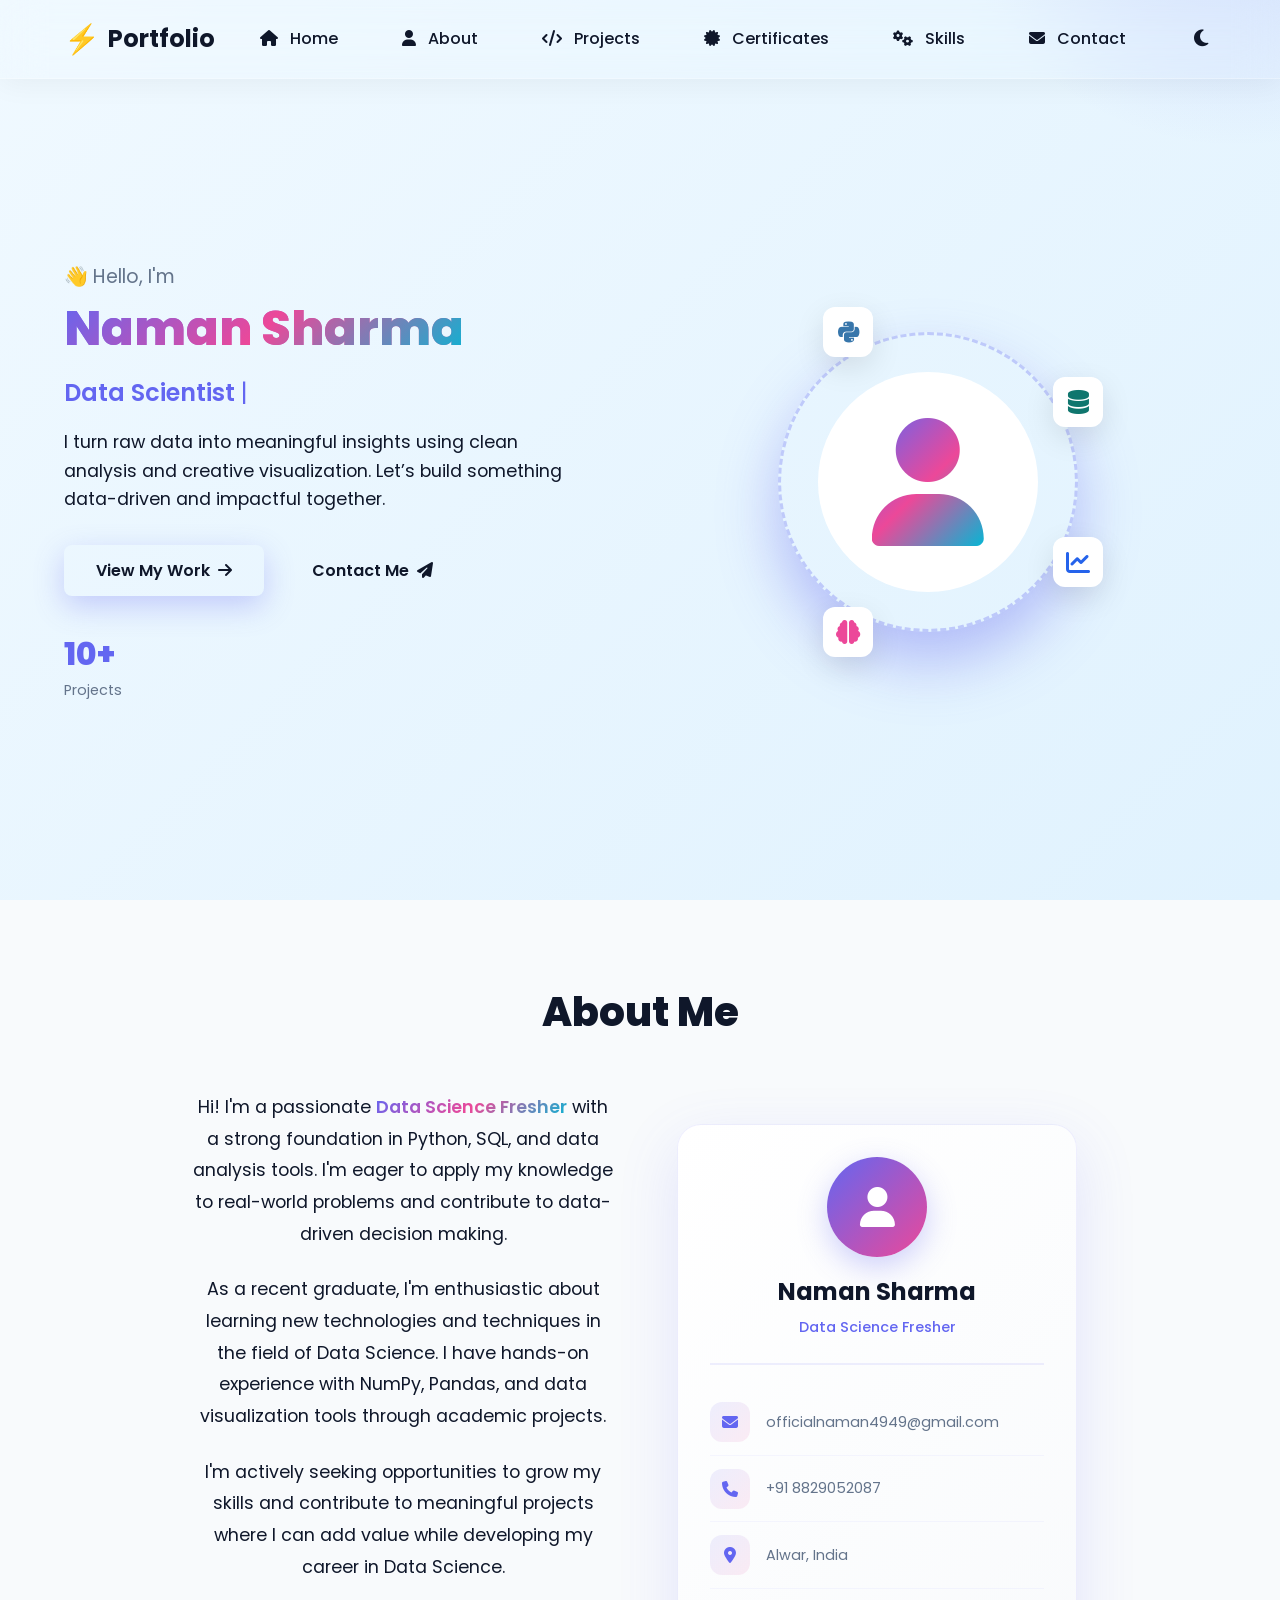
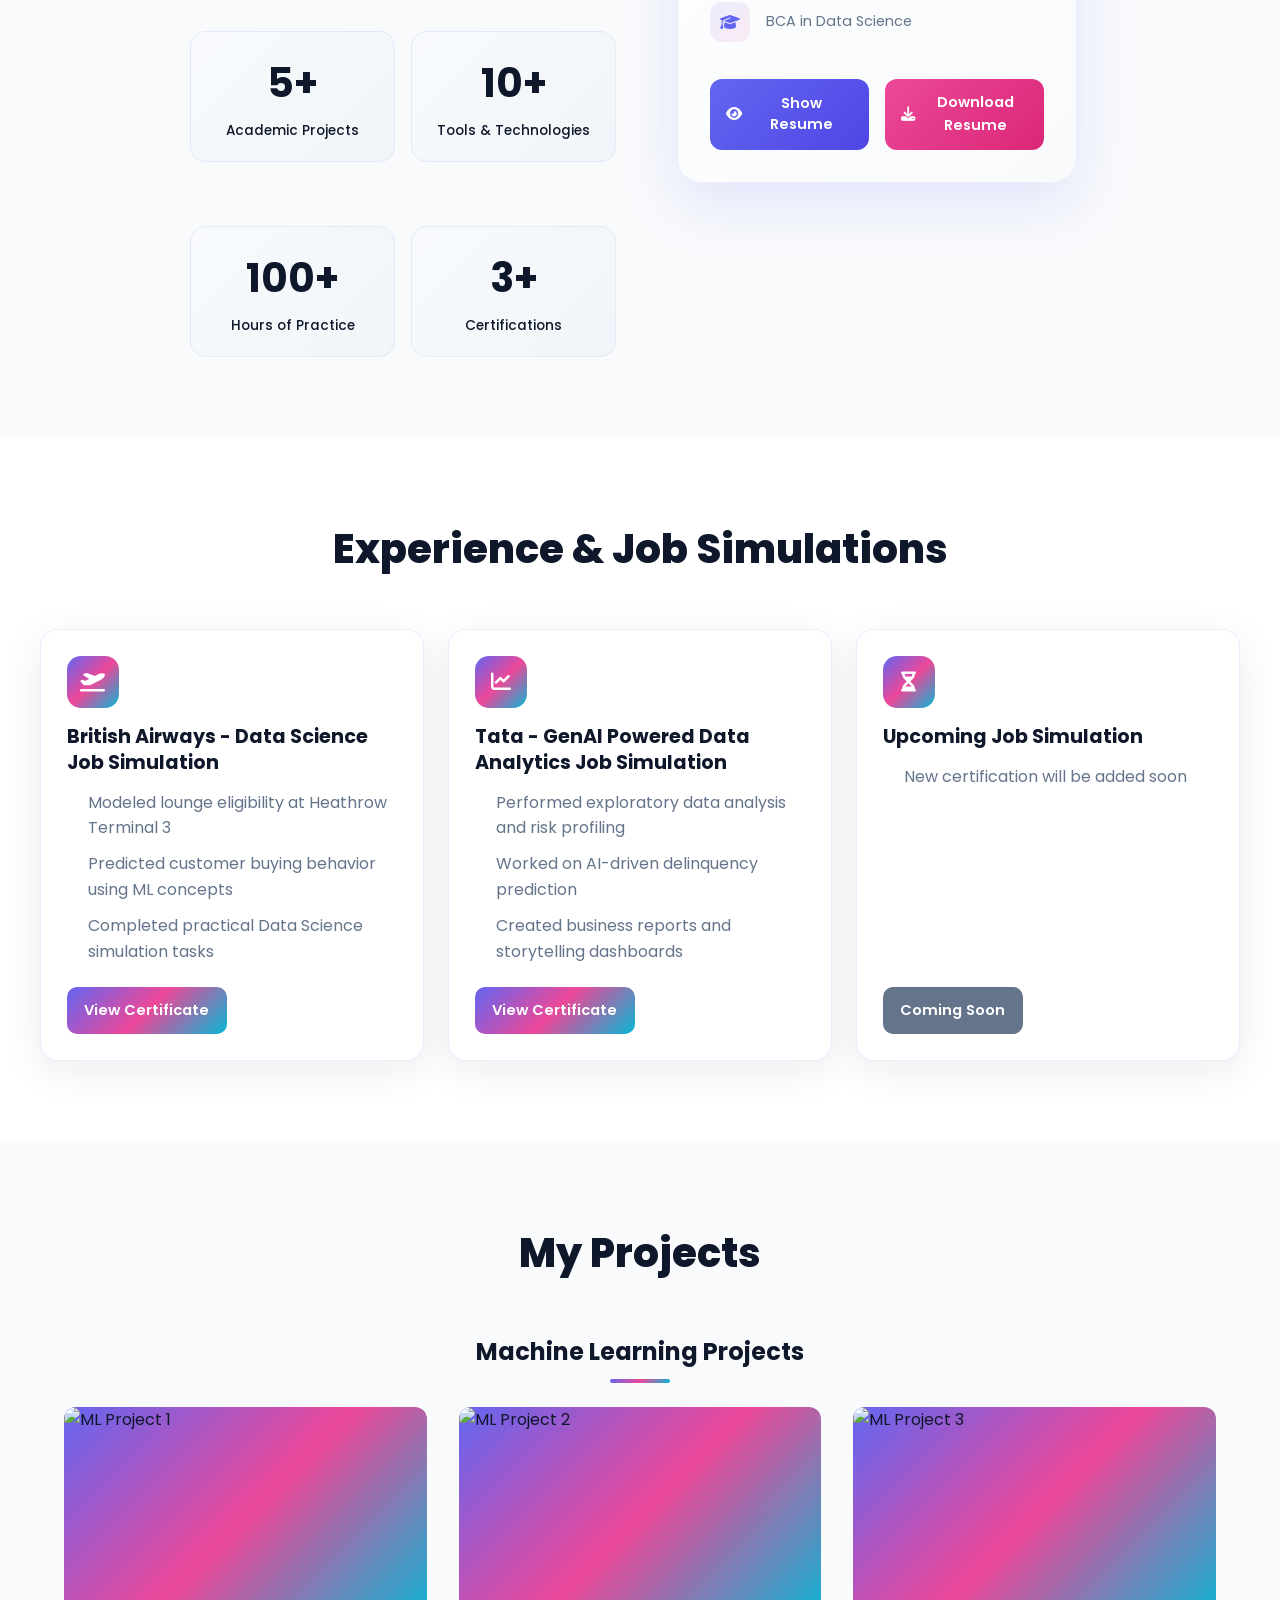
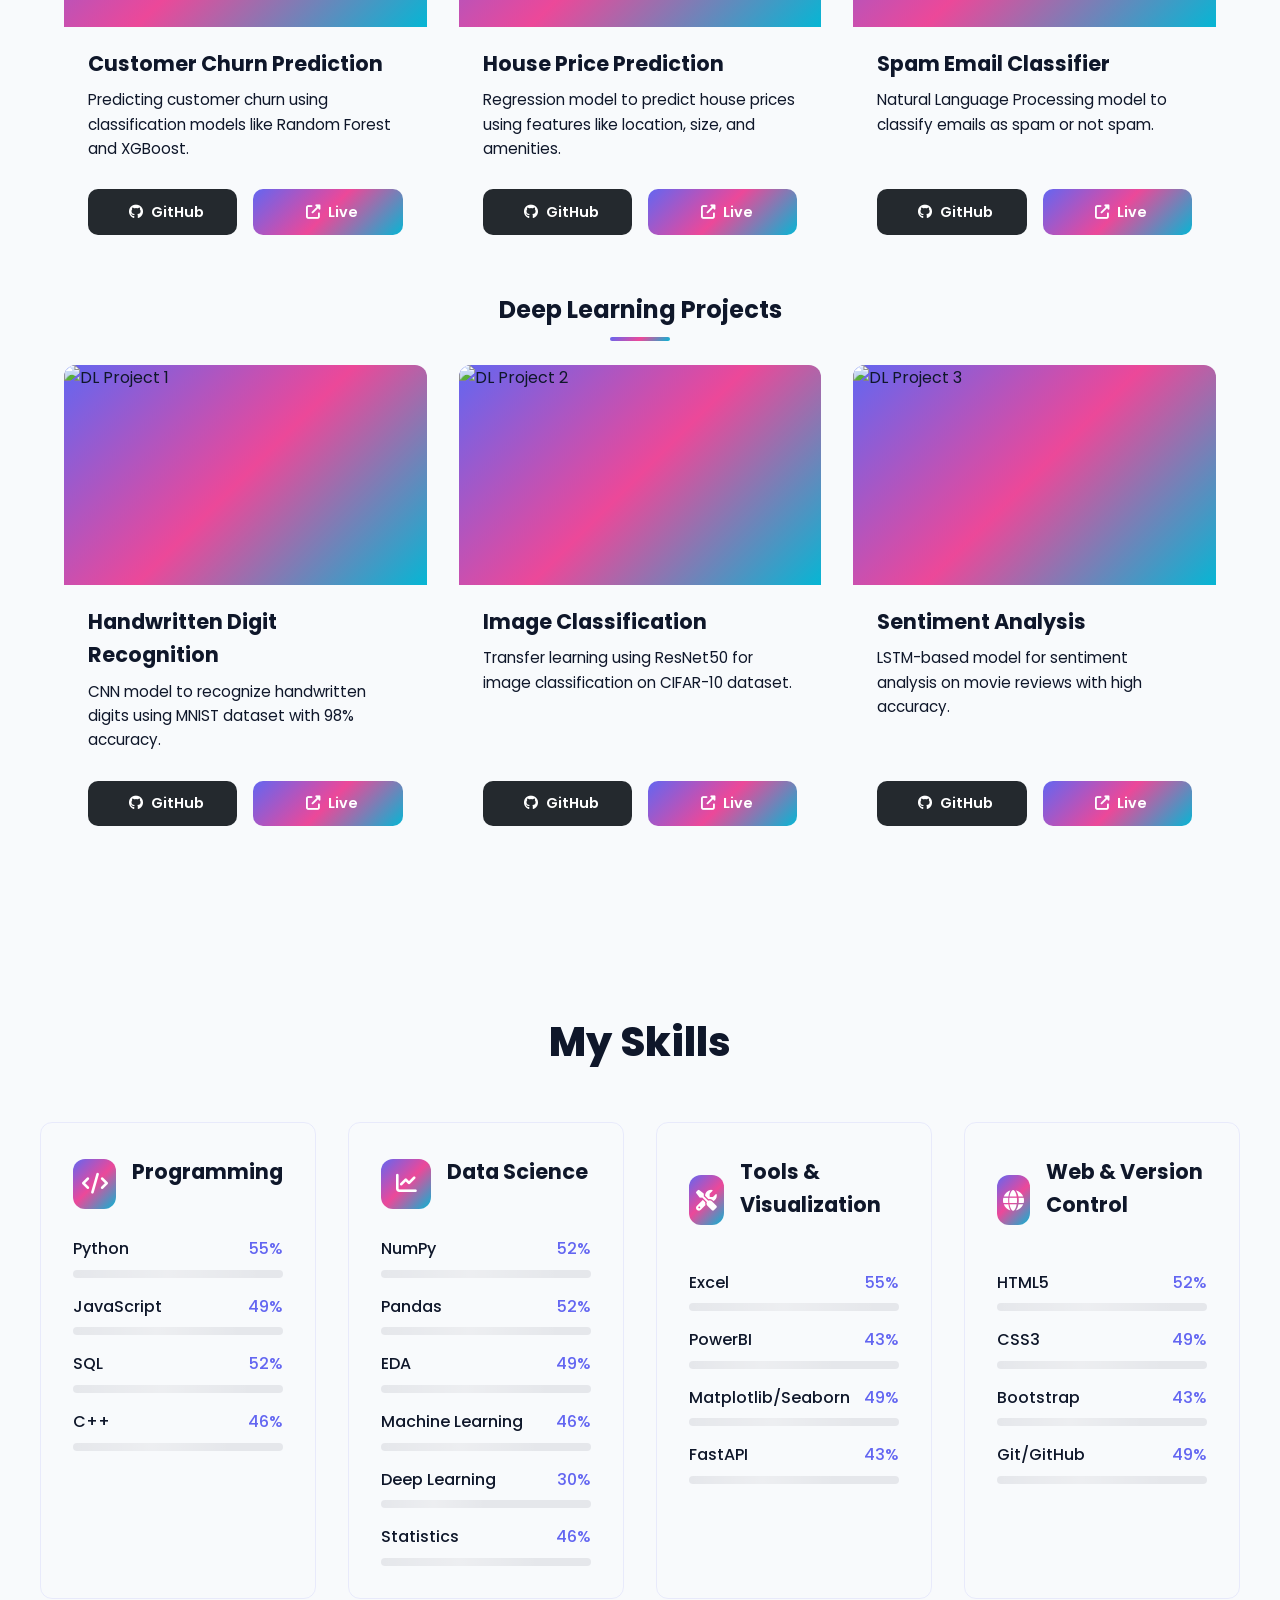
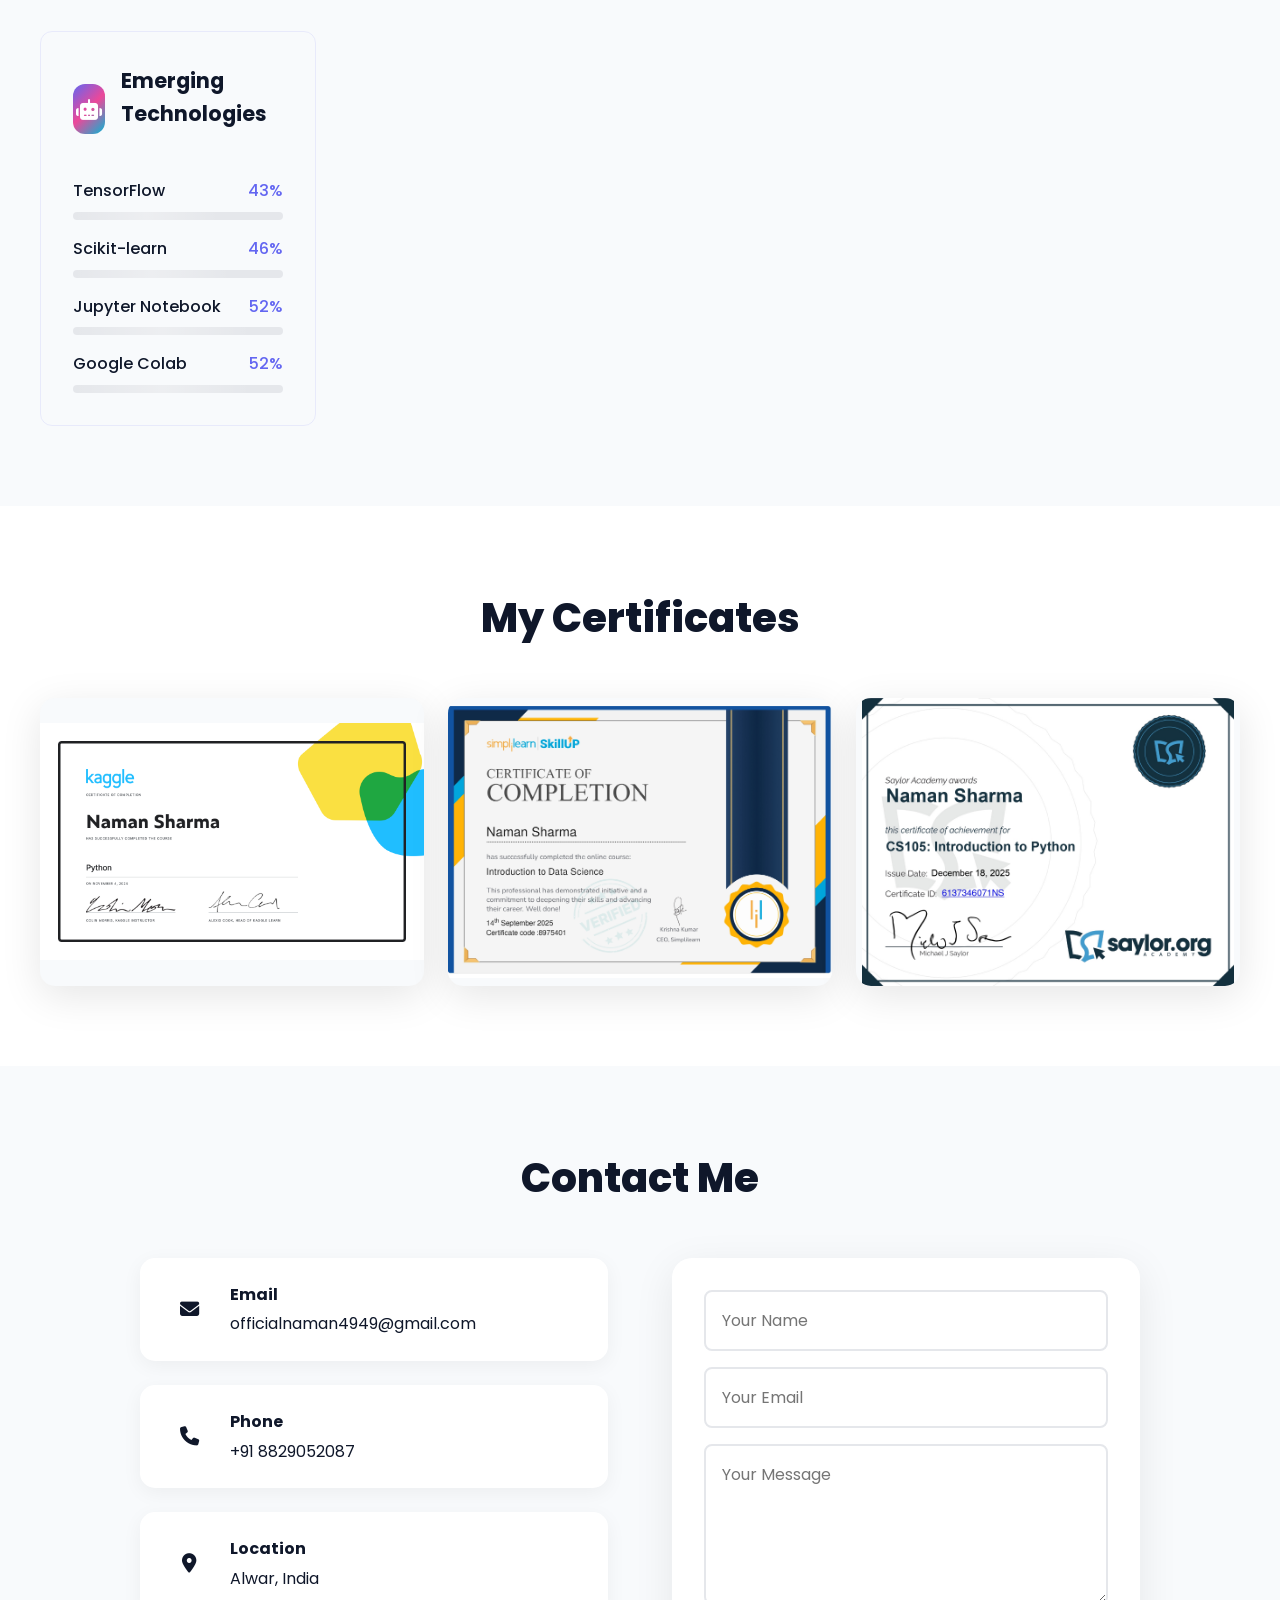
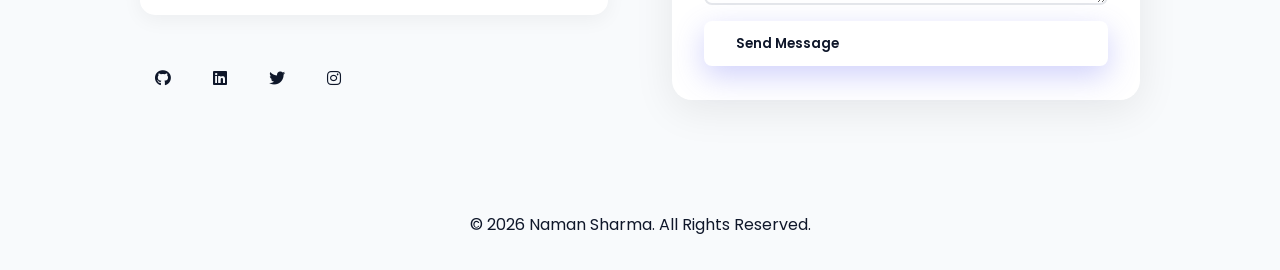
==== index.html @ 61b73eba "first commit" ====
<!DOCTYPE html>
<html lang="en">
<head>
    <meta charset="UTF-8">
    <meta name="viewport" content="width=device-width, initial-scale=1.0">
    <title>My Portfolio</title>
    <link rel="stylesheet" href="style.css">
    
    <link rel="stylesheet" href="https://cdnjs.cloudflare.com/ajax/libs/font-awesome/6.4.0/css/all.min.css">
    <link href="https://fonts.googleapis.com/css2?family=Poppins:wght@300;400;500;600;700;800&display=swap" rel="stylesheet">
</head>
<body>
    <!-- Animated Background -->
    <div class="bg-animation">
        <div class="bubble"></div>
        <div class="bubble"></div>
        <div class="bubble"></div>
        <div class="bubble"></div>
        <div class="bubble"></div>
    </div>

    <!-- Navigation -->
    <nav class="navbar">
        <div class="logo">
            <span class="logo-icon">⚡</span>
            <span class="logo-text">Portfolio</span>
        </div>
        <ul class="nav-links">
            <li><a href="#home"><i class="fas fa-home"></i> Home</a></li>
            <li><a href="#about"><i class="fas fa-user"></i> About</a></li>
            <li><a href="#projects"><i class="fas fa-code"></i> Projects</a></li>
            <li><a href="#certificates"><i class="fas fa-certificate"></i> Certificates</a></li>
            <li><a href="#skills"><i class="fas fa-cogs"></i> Skills</a></li>
            <li><a href="#contact"><i class="fas fa-envelope"></i> Contact</a></li>
        </ul>
        <div class="theme-toggle">
            <button id="theme-toggle-btn" class="theme-btn">
                <i class="fas fa-moon"></i>
            </button>
        </div>
        <div class="hamburger">
            <span></span>
            <span></span>
            <span></span>
        </div>
    </nav>

    <!-- Home Section -->
    <section id="home" class="hero">
        <div class="hero-content">
            <div class="greeting">
                <span class="wave">👋</span> Hello, I'm
            </div>
            <h1 class="name-title"><span class="highlight">Naman Sharma</span></h1>
            <p class="tagline">
                <span class="typed-text"></span>
                <span class="cursor">|</span>
            </p>
            <p class="description">I turn raw data into meaningful insights using clean analysis and creative visualization. Let’s build something data-driven and impactful together.</p>
            <div class="hero-buttons">
                <a href="#projects" class="btn btn-primary">
                    <span>View My Work</span>
                    <i class="fas fa-arrow-right"></i>
                </a>
                <a href="#contact" class="btn btn-secondary">
                    <span>Contact Me</span>
                    <i class="fas fa-paper-plane"></i>
                </a>
            </div>
            <div class="hero-stats">
               
                <div class="stat-item">
                    <span class="stat-number">10+</span>
                    <span class="stat-label">Projects</span>
                </div>
              
            </div>
        </div>
        <div class="hero-image">
            <div class="profile-wrapper">
                <div class="profile-circle">
                    <div class="profile-inner">
                        <i class="fas fa-user"></i>
                    </div>
                </div>
                <div class="profile-ring"></div>
                <div class="floating-icons">
                    <span class="float-icon"><i class="fab fa-python"></i></span>
                    <span class="float-icon"><i class="fas fa-database"></i></span>
                    <span class="float-icon"><i class="fas fa-chart-line"></i></span>
                    <span class="float-icon"><i class="fas fa-brain"></i></span>
                </div>
            </div>
        </div>
    </section>

    <!-- About Section -->
    <section id="about" class="about">
        <h2 class="section-title">About Me</h2>
        <div class="about-content">
            <!-- Two Column Layout -->
            <div class="about-grid">
                <!-- Left Column - About Text -->
                <div class="about-text-column">
                    <div class="about-text">
                        <p>Hi! I'm a passionate <span class="highlight">Data Science Fresher</span> with a strong foundation in Python, SQL, and data analysis tools. I'm eager to apply my knowledge to real-world problems and contribute to data-driven decision making.</p>
                        <p>As a recent graduate, I'm enthusiastic about learning new technologies and techniques in the field of Data Science. I have hands-on experience with NumPy, Pandas, and data visualization tools through academic projects.</p>
                        <p>I'm actively seeking opportunities to grow my skills and contribute to meaningful projects where I can add value while developing my career in Data Science.</p>
                    </div>
                    
                    <div class="about-stats">
                        <div class="stat-row">
                            <div class="stat">
                                <h3>5+</h3>
                                <p>Academic Projects</p>
                            </div>
                            <div class="stat">
                                <h3>10+</h3>
                                <p>Tools & Technologies</p>
                            </div>
                        </div>
                        <div class="stat-row">
                            <div class="stat">
                                <h3>100+</h3>
                                <p>Hours of Practice</p>
                            </div>
                            <div class="stat">
                                <h3>3+</h3>
                                <p>Certifications</p>
                            </div>
                        </div>
                    </div>
                </div>
                
                <!-- Right Column - Personal Info Card -->   
                <div class="about-card-column">
                    <div class="personal-info-card">
                        <div class="card-header">
                            <div class="profile-avatar">
                                <i class="fas fa-user"></i>
                            </div>
                            <h3>Naman Sharma</h3>
                            <p class="role">Data Science Fresher</p>
                        </div>
                        <div class="card-body">
                            <div class="info-item">
                                <i class="fas fa-envelope"></i>
                                <span>officialnaman4949@gmail.com</span>
                            </div>
                            <div class="info-item">
                                <i class="fas fa-phone"></i>
                                <span>+91 8829052087</span>
                            </div>
                            <div class="info-item">
                                <i class="fas fa-map-marker-alt"></i>
                                <span>Alwar, India</span>
                            </div>
                            <div class="info-item">
                                <i class="fas fa-graduation-cap"></i>
                                <span>BCA in Data Science</span>
                            </div>
                        </div>
                        <div class="card-buttons">
                            <button class="btn-resume" onclick="showResume()">
                                <i class="fas fa-eye"></i> Show Resume
                            </button>
                            <a href="Naman sharma resume New.pdf" download class="btn-download">
                                <i class="fas fa-download"></i> Download Resume
                            </a>
                        </div>
                    </div>
                </div>
            </div>
        </div>
    </section>

    <!-- Experience / Job Simulations Section -->
    <section id="experience" class="experience-simulations">
        <h2 class="section-title">Experience & Job Simulations</h2>
        <div class="experience-grid">
            <div class="experience-card">
                <div class="experience-icon">
                    <i class="fas fa-plane-departure"></i>
                </div>
                <h3>British Airways - Data Science Job Simulation</h3>
                <ul>
                    <li>Modeled lounge eligibility at Heathrow Terminal 3</li>
                    <li>Predicted customer buying behavior using ML concepts</li>
                    <li>Completed practical Data Science simulation tasks</li>
                </ul>
                <a href="https://www.theforage.com/completion-certificates/tMjbs76F526fF5v3G/NjynCWzGSaWXQCxSX_tMjbs76F526fF5v3G_69c547a1669756a324a47be7_1779866834889_completion_certificate.pdf" class="experience-link" target="_blank" rel="noopener noreferrer">View Certificate</a>
            </div>
            <div class="experience-card">
                <div class="experience-icon">
                    <i class="fas fa-chart-line"></i>
                </div>
                <h3>Tata - GenAI Powered Data Analytics Job Simulation</h3>
                <ul>
                    <li>Performed exploratory data analysis and risk profiling</li>
                    <li>Worked on AI-driven delinquency prediction</li>
                    <li>Created business reports and storytelling dashboards</li>
                </ul>
                <a href="https://www.theforage.com/completion-certificates/ifobHAoMjQs9s6bKS/gMTdCXwDdLYoXZ3wG_ifobHAoMjQs9s6bKS_69c547a1669756a324a47be7_1779863249218_completion_certificate.pdf" class="experience-link" target="_blank" rel="noopener noreferrer">View Certificate</a>
            </div>
            <div class="experience-card">
                <div class="experience-icon">
                    <i class="fas fa-hourglass-half"></i>
                </div>
                <h3>Upcoming Job Simulation</h3>
                <ul>
                    <li>New certification will be added soon</li>
                </ul>
                <a href="https://example.com" class="experience-link muted" target="_blank" rel="noopener noreferrer">Coming Soon</a>
            </div>
        </div>
    </section>

    <!-- Projects Section -->
    <section id="projects" class="projects">
        <h2 class="section-title">My Projects</h2>
        
        <!-- Machine Learning Projects -->
        <h3 class="project-category-title">Machine Learning Projects</h3>
        <div class="projects-grid">
            <div class="project-card">
                <div class="project-image">
                    <img src="https://images.unsplash.com/photo-1555949963-aa79dcee981c?w=400&h=250&fit=crop" alt="ML Project 1">
                </div>
                <h3>Customer Churn Prediction</h3>
                <p>Predicting customer churn using classification models like Random Forest and XGBoost.</p>
                <div class="project-hover-description">
                    <h4>Project Description</h4>
                    <p>Built a machine learning workflow to identify customers who may leave a service. The project includes data cleaning, feature analysis, model training, accuracy comparison, and churn insights that can help businesses improve customer retention.</p>
                </div>
                <div class="project-links">
                    <a href="#" class="project-link github"><i class="fab fa-github"></i> GitHub</a>
                    <a href="#" class="project-link live"><i class="fas fa-external-link-alt"></i> Live</a>
                </div>
            </div>
            <div class="project-card">
                <div class="project-image">
                    <img src="https://images.unsplash.com/photo-1551288049-bebda4e38f71?w=400&h=250&fit=crop" alt="ML Project 2">
                </div>
                <h3>House Price Prediction</h3>
                <p>Regression model to predict house prices using features like location, size, and amenities.</p>
                <div class="project-hover-description">
                    <h4>Project Description</h4>
                    <p>Designed a regression-based prediction model that estimates house prices from property features. The project focuses on exploratory data analysis, handling missing values, feature selection, and evaluating model performance with error metrics.</p>
                </div>
                <div class="project-links">
                    <a href="https://github.com/Naman-tipsg/house-price-prediction01" class="project-link github" target="_blank" rel="noopener noreferrer"><i class="fab fa-github"></i> GitHub</a>
                    <a href="#" class="project-link live"><i class="fas fa-external-link-alt"></i> Live</a>
                </div>
            </div>
            <div class="project-card">
                <div class="project-image">
                    <img src="https://images.unsplash.com/photo-1460925895917-afdab827c52f?w=400&h=250&fit=crop" alt="ML Project 3">
                </div>
                <h3>Spam Email Classifier</h3>
                <p>Natural Language Processing model to classify emails as spam or not spam.</p>
                <div class="project-hover-description">
                    <h4>Project Description</h4>
                    <p>Created an NLP classifier that processes email text and detects spam messages. It uses text preprocessing, vectorization, and classification algorithms to separate genuine emails from spam with practical evaluation metrics.</p>
                </div>
                <div class="project-links">
                    <a href="https://github.com/Naman-tipsg/email-spam-detector" class="project-link github" target="_blank" rel="noopener noreferrer"><i class="fab fa-github"></i> GitHub</a>
                    <a href="#" class="project-link live"><i class="fas fa-external-link-alt"></i> Live</a>
                </div>
            </div>
        </div>

        <!-- Deep Learning Projects -->
        <h3 class="project-category-title">Deep Learning Projects</h3>
        <div class="projects-grid">
            <div class="project-card">
                <div class="project-image">
                    <img src="https://images.unsplash.com/photo-1563986768609-322da13575f3?w=400&h=250&fit=crop" alt="DL Project 1">
                </div>
                <h3>Handwritten Digit Recognition</h3>
                <p>CNN model to recognize handwritten digits using MNIST dataset with 98% accuracy.</p>
                <div class="project-hover-description">
                    <h4>Project Description</h4>
                    <p>Developed a convolutional neural network for recognizing handwritten digits from image data. The project covers image normalization, CNN architecture, training, validation, and accuracy tracking on the MNIST dataset.</p>
                </div>
                <div class="project-links">
                    <a href="#" class="project-link github"><i class="fab fa-github"></i> GitHub</a>
                    <a href="#" class="project-link live"><i class="fas fa-external-link-alt"></i> Live</a>
                </div>
            </div>
            <div class="project-card">
                <div class="project-image">
                    <img src="https://images.unsplash.com/photo-1555255707-c2daf9972a9d?w=400&h=250&fit=crop" alt="DL Project 2">
                </div>
                <h3>Image Classification</h3>
                <p>Transfer learning using ResNet50 for image classification on CIFAR-10 dataset.

                </p>
                <div class="project-hover-description">
                    <h4>Project Description</h4>
                    <p>Implemented image classification with transfer learning using a pre-trained ResNet50 model. The project improves classification performance by reusing learned visual features and fine-tuning the model for CIFAR-10 classes.</p>
                </div>
                <div class="project-links">
                    <a href="#" class="project-link github"><i class="fab fa-github"></i> GitHub</a>
                    <a href="#" class="project-link live"><i class="fas fa-external-link-alt"></i> Live</a>
                </div>
            </div>
            <div class="project-card">
                <div class="project-image">
                    <img src="https://images.unsplash.com/photo-1516321318423-f06f85e504b3?w=400&h=250&fit=crop" alt="DL Project 3">
                </div>
                <h3>Sentiment Analysis</h3>
                <p>LSTM-based model for sentiment analysis on movie reviews with high accuracy.</p>
                <div class="project-hover-description">
                    <h4>Project Description</h4>
                    <p>Built a deep learning model that analyzes review text and predicts whether the sentiment is positive or negative. The workflow includes tokenization, sequence padding, LSTM training, and performance validation.</p>
                </div>
                <div class="project-links">
                    <a href="#" class="project-link github"><i class="fab fa-github"></i> GitHub</a>
                    <a href="#" class="project-link live"><i class="fas fa-external-link-alt"></i> Live</a>
                </div>
            </div>
        </div>
    </section>

    <!-- Skills Section -->
    <section id="skills" class="skills">
        <h2 class="section-title">My Skills</h2>
        <div class="skills-container">
            <div class="skill-category">
                <div class="skill-header">
                    <i class="fas fa-code"></i>
                    <h3>Programming</h3>
                </div>
                <div class="skill-items">
                    <div class="skill-item">
                        <div class="skill-info">
                            <span>Python</span>
                            <span class="skill-percent">90%</span>
                        </div>
                        <div class="skill-bar"><div class="skill-progress" data-width="90%"></div></div>
                    </div>
                    <div class="skill-item">
                        <div class="skill-info">
                            <span>JavaScript</span>
                            <span class="skill-percent">80%</span>
                        </div>
                        <div class="skill-bar"><div class="skill-progress" data-width="80%"></div></div>
                    </div>
                    <div class="skill-item">
                        <div class="skill-info">
                            <span>SQL</span>
                            <span class="skill-percent">85%</span>
                        </div>
                        <div class="skill-bar"><div class="skill-progress" data-width="85%"></div></div>
                    </div>
                    <div class="skill-item">
                        <div class="skill-info">
                            <span>C++</span>
                            <span class="skill-percent">75%</span>
                        </div>
                        <div class="skill-bar"><div class="skill-progress" data-width="75%"></div></div>
                    </div>
                </div>
            </div>
            <div class="skill-category">
                <div class="skill-header">
                    <i class="fas fa-chart-line"></i>
                    <h3>Data Science</h3>
                </div>
                <div class="skill-items">
                    <div class="skill-item">
                        <div class="skill-info">
                            <span>NumPy</span>
                            <span class="skill-percent">85%</span>
                        </div>
                        <div class="skill-bar"><div class="skill-progress" data-width="85%"></div></div>
                    </div>
                    <div class="skill-item">
                        <div class="skill-info">
                            <span>Pandas</span>
                            <span class="skill-percent">85%</span>
                        </div>
                        <div class="skill-bar"><div class="skill-progress" data-width="85%"></div></div>
                    </div>
                    <div class="skill-item">
                        <div class="skill-info">
                            <span>EDA</span>
                            <span class="skill-percent">80%</span>
                        </div>
                        <div class="skill-bar"><div class="skill-progress" data-width="80%"></div></div>
                    </div>
                    <div class="skill-item">
                        <div class="skill-info">
                            <span>Machine Learning</span>
                            <span class="skill-percent">75%</span>
                        </div>
                        <div class="skill-bar"><div class="skill-progress" data-width="75%"></div></div>
                    </div>
                    <div class="skill-item">
                        <div class="skill-info">
                            <span>Deep Learning</span>
                            <span class="skill-percent">50%</span>
                        </div>
                        <div class="skill-bar"><div class="skill-progress" data-width="50%"></div></div>
                    </div>
                    <div class="skill-item">
                        <div class="skill-info">
                            <span>Statistics</span>
                            <span class="skill-percent">75%</span>
                        </div>
                        <div class="skill-bar"><div class="skill-progress" data-width="75%"></div></div>
                    </div>
                </div>
            </div>
            <div class="skill-category">
                <div class="skill-header">
                    <i class="fas fa-tools"></i>
                    <h3>Tools & Visualization</h3>
                </div>
                <div class="skill-items">
                    <div class="skill-item">
                        <div class="skill-info">
                            <span>Excel</span>
                            <span class="skill-percent">90%</span>
                        </div>
                        <div class="skill-bar"><div class="skill-progress" data-width="90%"></div></div>
                    </div>
                    <div class="skill-item">
                        <div class="skill-info">
                            <span>PowerBI</span>
                            <span class="skill-percent">70%</span>
                        </div>
                        <div class="skill-bar"><div class="skill-progress" data-width="70%"></div></div>
                    </div>
                    <div class="skill-item">
                        <div class="skill-info">
                            <span>Matplotlib/Seaborn</span>
                            <span class="skill-percent">80%</span>
                        </div>
                        <div class="skill-bar"><div class="skill-progress" data-width="80%"></div></div>
                    </div>
                    <div class="skill-item">
                        <div class="skill-info">
                            <span>FastAPI</span>
                            <span class="skill-percent">70%</span>
                        </div>
                        <div class="skill-bar"><div class="skill-progress" data-width="70%"></div></div>
                    </div>
                </div>
            </div>
            <div class="skill-category">
                <div class="skill-header">
                    <i class="fas fa-globe"></i>
                    <h3>Web & Version Control</h3>
                </div>
                <div class="skill-items">
                    <div class="skill-item">
                        <div class="skill-info">
                            <span>HTML5</span>
                            <span class="skill-percent">85%</span>
                        </div>
                        <div class="skill-bar"><div class="skill-progress" data-width="85%"></div></div>
                    </div>
                    <div class="skill-item">
                        <div class="skill-info">
                            <span>CSS3</span>
                            <span class="skill-percent">80%</span>
                        </div>
                        <div class="skill-bar"><div class="skill-progress" data-width="80%"></div></div>
                    </div>
                    <div class="skill-item">
                        <div class="skill-info">
                            <span>Bootstrap</span>
                            <span class="skill-percent">70%</span>
                        </div>
                        <div class="skill-bar"><div class="skill-progress" data-width="70%"></div></div>
                    </div>
                    <div class="skill-item">   
                        <div class="skill-info">
                            <span>Git/GitHub</span>
                            <span class="skill-percent">80%</span>
                        </div>
                        <div class="skill-bar"><div class="skill-progress" data-width="80%"></div></div>
                    </div>
                </div>
            </div>
            <div class="skill-category">
                <div class="skill-header">
                    <i class="fas fa-robot"></i>
                    <h3>Emerging Technologies</h3> 
                </div>
                <div class="skill-items">
                    <div class="skill-item">
                        <div class="skill-info">
                            <span>TensorFlow</span>
                            <span class="skill-percent">70%</span>
                        </div>
                        <div class="skill-bar"><div class="skill-progress" data-width="70%"></div></div>
                    </div>
                    <div class="skill-item">
                        <div class="skill-info">
                            <span>Scikit-learn</span>
                            <span class="skill-percent">75%</span>
                        </div>
                        <div class="skill-bar"><div class="skill-progress" data-width="75%"></div></div>
                    </div>
                    <div class="skill-item">
                        <div class="skill-info">
                            <span>Jupyter Notebook</span>
                            <span class="skill-percent">85%</span>
                        </div>
                        <div class="skill-bar"><div class="skill-progress" data-width="85%"></div></div>
                    </div>
                    <div class="skill-item">
                        <div class="skill-info">
                            <span>Google Colab</span>
                            <span class="skill-percent">85%</span>
                        </div>
                        <div class="skill-bar"><div class="skill-progress" data-width="85%"></div></div>
                    </div>
                </div>
            </div>
        </div>
    </section>

    <!-- Certificates Section -->
    <section id="certificates" class="certificates">
        <h2 class="section-title">My Certificates</h2>
        <div class="certificates-grid">
            <div class="certificate-item" onclick="window.open('https://www.kaggle.com/learn/certification/namansharmaalwar/python', '_blank')">
                <img src="Naman Sharma - Python.png" alt="Certificate 1">
                <div class="certificate-overlay">
                    <i class="fas fa-expand"></i>
                    <span>View Certificate</span>
                </div>
            </div>
            <div class="certificate-item" onclick="openFullscreen('8975401_93364691757836657468_page-0001.jpg')">
                <img src="8975401_93364691757836657468_page-0001.jpg" alt="Certificate 2">
                <div class="certificate-overlay">
                    <i class="fas fa-expand"></i>
                    <span>View Certificate</span>
                </div>
            </div>
            <div class="certificate-item" onclick="openFullscreen('6137346071NS_page-0001.jpg')">
                <img src="6137346071NS_page-0001.jpg" alt="Certificate 3">
                <div class="certificate-overlay">
                    <i class="fas fa-expand"></i>
                    <span>View Certificate</span>
                </div>
            </div>
        </div>
    </section>

    <!-- Fullscreen Certificate Viewer -->
    <div class="fullscreen-viewer" id="fullscreenViewer">
        <span class="fullscreen-close" onclick="closeFullscreen()">&times;</span>
        <img id="fullscreenImage" src="" alt="Certificate">
    </div>

    <!-- Contact Section -->
    <section id="contact" class="contact">
        <h2 class="section-title">Contact Me</h2>
        <div class="contact-container">
            <div class="contact-info">
                <div class="contact-item">
                    <i class="fas fa-envelope"></i>
                    <div>
                        <h4>Email</h4>
                        <p>officialnaman4949@gmail.com</p>
                    </div>
                </div>
                <div class="contact-item">
                    <i class="fas fa-phone"></i>
                    <div>
                        <h4>Phone</h4>
                        <p>+91 8829052087</p>
                    </div>
                </div>
                <div class="contact-item">
                    <i class="fas fa-map-marker-alt"></i>
                    <div>
                        <h4>Location</h4>
                        <p>Alwar, India</p>
                    </div>
                </div>
                <div class="social-links">
                    <a href="https://github.com/Naman-tipsg"><i class="fab fa-github"></i></a>
                    <a href="https://www.linkedin.com/in/naman-sharma-651203351/"><i class="fab fa-linkedin"></i></a>
                    <a href="#"><i class="fab fa-twitter"></i></a>
                    <a href="#"><i class="fab fa-instagram"></i></a>
                </div>
            </div>
            <form class="contact-form" action="https://formsubmit.co/officialnaman4949@gmail.com" method="POST">
                <input type="text" name="name" placeholder="Your Name" required>
                <input type="email" name="email" placeholder="Your Email" required>
                <input type="hidden" name="_captcha" value="false">
                <textarea name="message" placeholder="Your Message" rows="5" required></textarea>
                <button type="submit" class="btn btn-primary">Send Message</button>
            </form>
        </div>
    </section>

    <!-- Footer -->
    <footer>
        <p>&copy; 2026 Naman Sharma. All Rights Reserved.</p>
    </footer>

    <script src="script.js"></script>
</body> 
</html>
---- style.css ----
/* Global Styles */
* {
    margin: 0;
    padding: 0;
    box-sizing: border-box;
    font-family: 'Poppins', sans-serif;
}

:root {
    --primary: #6366f1;
    --primary-dark: #4f46e5;
    --secondary: #ec4899;
    --accent: #06b6d4;
    --dark: #0f172a;
    --light: #f8fafc;
    --gray: #64748b;
    --gradient: linear-gradient(135deg, #6366f1, #ec4899, #06b6d4);
}

[data-theme="dark"] {
    --primary: #818cf8;
    --primary-dark: #6366f1;
    --secondary: #f472b6;
    --accent: #22d3ee;
    --dark: #f8fafc;
    --light: #0f172a;
    --gray: #94a3b8;
    --gradient: linear-gradient(135deg, #818cf8, #f472b6, #22d3ee);
}

html {
    scroll-behavior: smooth;
}

body {
    line-height: 1.6;
    color: var(--dark);
    background: var(--light);
    overflow-x: hidden;
    transition: background 0.3s ease, color 0.3s ease;
}

a {
    text-decoration: none;
    color: inherit;
}

ul {
    list-style: none;
}

/* Scroll Loading Animation */
.scroll-loading {
    position: fixed;
    top: 0;
    left: 0;
    width: 100%;
    height: 100%;
    background: rgba(255, 255, 255, 0.9);
    backdrop-filter: blur(5px);
    display: flex;
    justify-content: center;
    align-items: center;
    z-index: 9999;
    animation: fadeIn 0.2s ease-in;
}

[data-theme="dark"] .scroll-loading {
    background: rgba(15, 23, 42, 0.9);
}

.loading-spinner {
    width: 50px;
    height: 50px;
    border: 4px solid rgba(99, 102, 241, 0.2);
    border-left: 4px solid var(--primary);
    border-radius: 50%;
    animation: spin 1s linear infinite;
}

@keyframes fadeIn {
    from { opacity: 0; }
    to { opacity: 1; }
}

@keyframes spin {
    0% { transform: rotate(0deg); }
    100% { transform: rotate(360deg); }
}

/* Section Entrance Animations */
@keyframes sectionEnter {
    0% {
        opacity: 0;
        transform: translateY(30px) scale(0.95);
    }
    50% {
        opacity: 0.7;
        transform: translateY(15px) scale(0.97);
    }
    100% {
        opacity: 1;
        transform: translateY(0) scale(1);
    }
}

.section-active {
    animation: sectionEnter 0.8s ease-out;
}

/* Enhanced Section Transitions */
section {
    transition: opacity 0.5s ease, transform 0.5s ease;
    opacity: 1;
    transform: translateY(0);
}

section.fade-out {
    opacity: 0.7;
    transform: translateY(-10px);
}

/* Animated Background */
.bg-animation {
    position: fixed;
    top: 0;
    left: 0;
    width: 100%;
    height: 100%;
    pointer-events: none;
    z-index: -1;
    overflow: hidden;
}

.bubble {
    position: absolute;
    border-radius: 50%;
    background: rgba(99, 102, 241, 0.1);
    animation: float 20s infinite;
}

.bubble:nth-child(1) {
    width: 300px;
    height: 300px;
    top: -100px;
    left: -100px;
    animation-delay: 0s;
}

.bubble:nth-child(2) {
    width: 200px;
    height: 200px;
    top: 50%;
    right: -50px;
    animation-delay: 2s;
    background: rgba(236, 72, 153, 0.1);
}

.bubble:nth-child(3) {
    width: 150px;
    height: 150px;
    bottom: 20%;
    left: 10%;
    animation-delay: 4s;
    background: rgba(6, 182, 212, 0.1);
}

.bubble:nth-child(4) {
    width: 250px;
    height: 250px;
    bottom: -100px;
    right: 20%;
    animation-delay: 6s;
}

.bubble:nth-child(5) {
    width: 180px;
    height: 180px;
    top: 30%;
    left: 30%;
    animation-delay: 8s;
    background: rgba(236, 72, 153, 0.08);
}

@keyframes float {
    0%, 100% {
        transform: translate(0, 0) rotate(0deg);
    }
    25% {
        transform: translate(50px, 50px) rotate(90deg);
    }
    50% {
        transform: translate(0, 100px) rotate(180deg);
    }
    75% {
        transform: translate(-50px, 50px) rotate(270deg);
    }
}

/* Navigation */
.navbar {
    display: flex;
    justify-content: space-between;
    align-items: center;
    padding: 1rem 5%;
    background: rgba(255, 255, 255, 0.8);
    backdrop-filter: blur(20px);
    position: fixed;
    width: 100%;
    top: 0;
    z-index: 1000;
    box-shadow: 0 4px 30px rgba(0, 0, 0, 0.05);
    border-bottom: 1px solid rgba(255, 255, 255, 0.3);
    transition: background 0.3s ease, border-color 0.3s ease;
}

[data-theme="dark"] .navbar {
    background: rgba(15, 23, 42, 0.8);
    border-bottom: 1px solid rgba(15, 23, 42, 0.3);
}

/* Scroll Progress Bar */
.scroll-progress {
    position: fixed;
    top: 0;
    left: 0;
    width: 100%;
    height: 4px;
    background: rgba(255, 255, 255, 0.8);
    z-index: 1001;
}

.scroll-progress-bar {
    height: 100%;
    background: var(--gradient);
    width: 0%;
    transition: width 0.3s ease;
    border-radius: 0 2px 2px 0;
}

.logo {
    display: flex;
    align-items: center;
    gap: 0.5rem;
    font-size: 1.5rem;
    font-weight: 800;
    color: var(--primary);
}

.logo-icon {
    font-size: 1.8rem;
    animation: pulse 2s infinite;
}

@keyframes pulse {
    0%, 100% { transform: scale(1); }
    50% { transform: scale(1.1); }
}

.nav-links {
    display: flex;
    gap: 2rem;
}

.nav-links a {
    font-weight: 500;
    color: var(--dark);
    position: relative;
    padding: 0.5rem 1rem;
    border-radius: 25px;
    transition: all 0.3s;
}

.nav-links a:hover {
    color: var(--primary);
    background: rgba(99, 102, 241, 0.1);
}

.nav-links a.active {
    color: var(--primary);
    background: rgba(99, 102, 241, 0.1);
    font-weight: 600;
    transform: scale(1.05);
}

.nav-links a.active::after {
    content: '';
    position: absolute;
    bottom: -5px;
    left: 50%;
    transform: translateX(-50%);
    width: 20px;
    height: 3px;
    background: var(--primary);
    border-radius: 2px;
    animation: slideIn 0.3s ease-out;
}

@keyframes slideIn {
    from {
        width: 0;
        opacity: 0;
    }
    to {
        width: 20px;
        opacity: 1;
    }
}

.nav-links a i {
    margin-right: 0.5rem;
}

.hamburger {
    display: none;
    cursor: pointer;
}

.hamburger span {
    display: block;
    width: 25px;
    height: 3px;
    background: var(--dark);
    margin: 5px 0;
    border-radius: 3px;
    transition: 0.3s;
}

/* Theme Toggle */
.theme-toggle {
    margin-left: 1rem;
}

.theme-btn {
    background: none;
    border: none;
    cursor: pointer;
    padding: 0.5rem;
    border-radius: 50%;
    color: var(--dark);
    font-size: 1.2rem;
    transition: all 0.3s ease;
    display: flex;
    align-items: center;
    justify-content: center;
}

.theme-btn:hover {
    background: rgba(99, 102, 241, 0.1);
    color: var(--primary);
    transform: scale(1.1);
}

/* Hero Section */
.hero {
    min-height: 100vh;
    display: flex;
    align-items: center;
    justify-content: space-between;
    padding: 8rem 5% 4rem;
    background: linear-gradient(135deg, #f0f9ff 0%, #e0f2fe 50%, #fdf4ff 100%);
    position: relative;
    overflow: hidden;
}

.hero::before {
    content: '';
    position: absolute;
    top: -50%;
    right: -20%;
    width: 600px;
    height: 600px;
    background: radial-gradient(circle, rgba(99, 102, 241, 0.2) 0%, transparent 70%);
    border-radius: 50%;
    animation: rotate 20s linear infinite;
}

@keyframes rotate {
    from { transform: rotate(0deg); }
    to { transform: rotate(360deg); }
}

.hero-content {
    flex: 1;
    max-width: 600px;
    z-index: 1;
}

.greeting {
    font-size: 1.2rem;
    color: var(--gray);
    margin-bottom: 0.5rem;
}

.wave {
    display: inline-block;
    animation: wave 1s infinite;
}

@keyframes wave {
    0%, 100% { transform: rotate(0deg); }
    25% { transform: rotate(20deg); }
    75% { transform: rotate(-20deg); }
}

.name-title {
    font-size: 4rem;
    font-weight: 800;
    line-height: 1.1;
    margin-bottom: 0.5rem;
    background: var(--gradient);
    -webkit-background-clip: text;
    -webkit-text-fill-color: transparent;
    background-clip: text;
}

.tagline {
    font-size: 1.5rem;
    color: var(--gray);
    margin-bottom: 1rem;
    min-height: 2rem;
}

.typed-text {
    color: var(--primary);
    font-weight: 600;
}

.cursor {
    animation: blink 1s infinite;
    color: var(--primary);
}

@keyframes blink {
    0%, 50% { opacity: 1; }
    51%, 100% { opacity: 0; }
}

.description {
    font-size: 1.1rem;
    color: var(--gray);
    margin-bottom: 2rem;
    max-width: 500px;
}

.hero-buttons {
    display: flex;
    gap: 1rem;
    margin-bottom: 2rem;
}

.btn {
    padding: 1rem 2rem;
    border-radius: 50px;
    font-weight: 600;
    transition: all 0.3s;
    cursor: pointer;
    border: none;
    display: flex;
    align-items: center;
    gap: 0.5rem;
}

.btn-primary {
    background: var(--gradient);
    color: white;
    box-shadow: 0 10px 30px rgba(99, 102, 241, 0.3);
}

.btn-primary:hover {
    transform: translateY(-3px);
    box-shadow: 0 15px 40px rgba(99, 102, 241, 0.4);
}

.btn-secondary {
    background: white;
    color: var(--primary);
    border: 2px solid var(--primary);
}

.btn-secondary:hover {
    background: var(--primary);
    color: white;
    transform: translateY(-3px);
}

.hero-stats {
    display: flex;
    gap: 2rem;
}

.stat-item {
    display: flex;
    flex-direction: column;
}

.stat-number {
    font-size: 2rem;
    font-weight: 800;
    color: var(--primary);
}

.stat-label {
    font-size: 0.9rem;
    color: var(--gray);
}

/* Hero Image */
.hero-image {
    flex: 1;
    display: flex;
    justify-content: center;
    align-items: center;
    position: relative;
}

.profile-wrapper {
    position: relative;
    width: 350px;
    height: 350px;
}

.profile-circle {
    width: 250px;
    height: 250px;
    background: var(--gradient);
    border-radius: 50%;
    display: flex;
    align-items: center;
    justify-content: center;
    position: absolute;
    top: 50%;
    left: 50%;
    transform: translate(-50%, -50%);
    box-shadow: 0 30px 60px rgba(99, 102, 241, 0.4);
    animation: float 3s ease-in-out infinite;
}

.profile-inner {
    width: 220px;
    height: 220px;
    background: white;
    border-radius: 50%;
    display: flex;
    align-items: center;
    justify-content: center;
}

.profile-inner i {
    font-size: 5rem;
    background: var(--gradient);
    -webkit-background-clip: text;
    -webkit-text-fill-color: transparent;
}

.profile-ring {
    position: absolute;
    width: 300px;
    height: 300px;
    border: 3px dashed var(--primary);
    border-radius: 50%;
    top: 50%;
    left: 50%;
    transform: translate(-50%, -50%);
    animation: rotate 20s linear infinite;  
    opacity: 0.3;
}

.floating-icons {
    position: absolute;
    width: 100%;
    height: 100%;
}

.float-icon {
    position: absolute;
    width: 50px;
    height: 50px;
    background: white;
    border-radius: 12px;
    display: flex;
    align-items: center;
    justify-content: center;
    font-size: 1.5rem;
    color: var(--primary);
    box-shadow: 0 10px 30px rgba(0, 0, 0, 0.1);
    animation: float 3s ease-in-out infinite;
}

.float-icon:nth-child(1) {
    top: 0;
    left: 20%;
    animation-delay: 0s;
    color: #3776ab;
}

.float-icon:nth-child(2) {
    top: 20%;
    right: 0;
    animation-delay: 0.5s;
    color: #0f766e;
}

.float-icon:nth-child(3) {
    bottom: 20%;
    right: 0;
    animation-delay: 1s;
    color: #2563eb;
}

.float-icon:nth-child(4) {
    bottom: 0;
    left: 20%;
    animation-delay: 1.5s;
    color: #ec4899;
}

/* Section Styles */
section {
    padding: 6rem 5%;
}

.section-header {
    text-align: center;
    margin-bottom: 3rem;
}

.section-tag {
    display: inline-block;
    padding: 0.5rem 1.5rem;
    background: rgba(99, 102, 241, 0.1);
    color: var(--primary);
    border-radius: 25px;
    font-size: 0.9rem;
    font-weight: 600;
    margin-bottom: 1rem;
}

.section-title {
    font-size: 2.5rem;
    font-weight: 800;
    color: var(--dark);
}

.highlight {
    background: var(--gradient);
    -webkit-background-clip: text;
    -webkit-text-fill-color: transparent;
}

/* About Section */
.about {
    background: white;
}

.about-content {
    display: flex;
    flex-direction: column;
    gap: 2rem;
    max-width: 1200px;
    margin: 0 auto;
    text-align: center;
}

/* Two Column Grid Layout */
.about-grid {
    display: grid;
    grid-template-columns: 1fr 1fr;
    gap: 3rem;
    align-items: start;
}

.about-text-column {
    text-align: left;
}

.about-card-column {
    display: flex;
    justify-content: center;
}

.about-text {
    text-align: left;
}

.about-text p {
    font-size: 1.1rem;
    color: var(--gray);
    line-height: 1.8;
    margin-bottom: 1rem;
}

.about-text .highlight {
    color: var(--primary);
    font-weight: 600;
}

.about-stats {
    display: flex;
    flex-direction: column;
    gap: 1rem;
    margin-top: 2rem;
}

.stat-row {
    display: flex;
    gap: 1rem;
}

.stat {
    flex: 1;
    text-align: center;
    padding: 1.2rem 1rem;
    background: linear-gradient(135deg, #f8fafc 0%, #f1f5f9 100%);
    border-radius: 16px;
    border: 1px solid rgba(99, 102, 241, 0.1);
    transition: all 0.3s;
    min-width: 0;
}

.stat:hover {
    transform: translateY(-5px);
    box-shadow: 0 15px 30px rgba(99, 102, 241, 0.15);
}

.stat h3 {
    font-size: 1.8rem;
    font-weight: 700;
    color: var(--primary);
    margin-bottom: 0.3rem;
}

.stat p {
    color: var(--gray);
    font-size: 0.85rem;
    font-weight: 500;
}

/* Personal Info Card */
.personal-info-card {
    background: linear-gradient(135deg, #ffffff 0%, #f8fafc 100%);
    border-radius: 24px;
    padding: 2rem;
    margin: 2rem auto;
    max-width: 400px;
    box-shadow: 0 20px 60px rgba(99, 102, 241, 0.15);
    border: 1px solid rgba(99, 102, 241, 0.1);
    transition: all 0.3s ease;
}

.personal-info-card:hover {
    transform: translateY(-10px);
    box-shadow: 0 30px 80px rgba(99, 102, 241, 0.2);
}

.card-header {
    text-align: center;
    margin-bottom: 1.5rem;
    padding-bottom: 1.5rem;
    border-bottom: 2px solid rgba(99, 102, 241, 0.1);
}

.profile-avatar {
    width: 100px;
    height: 100px;
    border-radius: 50%;
    background: linear-gradient(135deg, var(--primary) 0%, var(--secondary) 100%);
    display: flex;
    align-items: center;
    justify-content: center;
    margin: 0 auto 1rem;
    font-size: 2.5rem;
    color: white;
    box-shadow: 0 10px 30px rgba(99, 102, 241, 0.3);
}

.card-header h3 {
    font-size: 1.5rem;
    color: var(--dark);
    margin-bottom: 0.3rem;
}

.card-header .role {
    color: var(--primary);
    font-weight: 500;
    font-size: 0.9rem;
}

.card-body {
    margin-bottom: 1.5rem;
}

.info-item {
    display: flex;
    align-items: center;
    gap: 1rem;
    padding: 0.8rem 0;
    border-bottom: 1px solid rgba(99, 102, 241, 0.05);
}

.info-item:last-child {
    border-bottom: none;
}

.info-item i {
    width: 40px;
    height: 40px;
    border-radius: 12px;
    background: linear-gradient(135deg, rgba(99, 102, 241, 0.1) 0%, rgba(236, 72, 153, 0.1) 100%);
    display: flex;
    align-items: center;
    justify-content: center;
    color: var(--primary);
    font-size: 1rem;
}

.info-item span {
    color: var(--gray);
    font-size: 0.9rem;
}

.card-buttons {
    display: flex;
    gap: 1rem;
    justify-content: center;
}

.btn-resume, .btn-download {
    flex: 1;
    padding: 0.8rem 1rem;
    border-radius: 12px;
    font-size: 0.9rem;
    font-weight: 600;
    cursor: pointer;
    transition: all 0.3s ease;
    display: flex;
    align-items: center;
    justify-content: center;
    gap: 0.5rem;
    border: none;
}

.btn-resume {
    background: linear-gradient(135deg, var(--primary) 0%, var(--primary-dark) 100%);
    color: white;
}

.btn-resume:hover {
    transform: translateY(-3px);
    box-shadow: 0 10px 30px rgba(99, 102, 241, 0.3);
}

.btn-download {
    background: linear-gradient(135deg, var(--secondary) 0%, #db2777 100%);
    color: white;
    text-decoration: none;
}

.btn-download:hover {
    transform: translateY(-3px);
    box-shadow: 0 10px 30px rgba(236, 72, 153, 0.3);
}

/* Projects Section */
.projects {
    background: linear-gradient(180deg, #f8fafc 0%, #f1f5f9 100%);
}

.projects-grid {
    display: grid;
    grid-template-columns: repeat(3, 1fr);
    gap: 2rem;
    max-width: 1200px;
    margin: 0 auto;
}

@media (max-width: 1024px) {
    .projects-grid {
        grid-template-columns: repeat(2, 1fr);
    }
}

@media (max-width: 768px) {
    .projects-grid {
        grid-template-columns: 1fr;
    }
}

.project-card {
    background: white;
    border-radius: 20px;
    overflow: hidden;
    box-shadow: 0 10px 40px rgba(0, 0, 0, 0.08);
    transition: all 0.3s;
    min-height: 400px;
    display: flex;
    flex-direction: column;
    position: relative;
}

.project-card:hover {
    transform: translateY(-10px);
    box-shadow: 0 20px 60px rgba(99, 102, 241, 0.2);
}

.project-hover-description {
    position: absolute;
    inset: 0;
    z-index: 2;
    display: flex;
    flex-direction: column;
    justify-content: center;
    gap: 0.85rem;
    padding: 2rem;
    color: white;
    background: linear-gradient(135deg, rgba(15, 23, 42, 0.94), rgba(79, 70, 229, 0.9));
    opacity: 0;
    transform: translateY(14px);
    pointer-events: none;
    transition: opacity 0.3s ease, transform 0.3s ease;
}

.project-card:hover .project-hover-description,
.project-card:focus-within .project-hover-description {
    opacity: 1;
    transform: translateY(0);
}

.project-hover-description h4 {
    font-size: 1.25rem;
    line-height: 1.25;
}

.project-hover-description p {
    color: rgba(255, 255, 255, 0.9);
    font-size: 0.95rem;
    line-height: 1.7;
    margin: 0;
    padding: 0;
}

.project-image {
    height: 180px;
    background: var(--gradient);
    display: flex;
    align-items: center;
    justify-content: center;
}

.project-image i {
    font-size: 4rem;
    color: white;
    opacity: 0.8;
}

.project-content {
    padding: 1.5rem;
}

.project-tag {
    display: inline-block;
    padding: 0.3rem 0.8rem;
    background: rgba(99, 102, 241, 0.1);
    color: var(--primary);
    border-radius: 15px;
    font-size: 0.8rem;
    font-weight: 600;
    margin-bottom: 0.5rem;
}

.project-card h3 {
    margin-bottom: 0.5rem;
    font-size: 1.3rem;
}

.project-card p {
    color: var(--gray);
    font-size: 0.95rem;
    margin-bottom: 1rem;
    flex-grow: 1;
}

.project-tech {
    display: flex;
    gap: 0.5rem;
    flex-wrap: wrap;
    margin-bottom: 1rem;
}

.project-tech span {
    padding: 0.3rem 0.8rem;
    background: #f1f5f9;
    border-radius: 15px;
    font-size: 0.8rem;
    color: var(--gray);
}

.project-link {
    color: var(--primary);
    font-weight: 600;
    display: inline-flex;
    align-items: center;
    gap: 0.5rem;
    transition: all 0.3s;
}

.project-link:hover {
    gap: 1rem;
}

/* Project Category Title */
.project-category-title {
    text-align: center;
    font-size: 1.5rem;
    color: var(--dark);
    margin: 2rem 0 1.5rem;
    position: relative;
    max-width: 1200px;
    margin-left: auto;
    margin-right: auto;
}

.project-category-title::after {
    content: '';
    display: block;
    width: 60px;
    height: 4px;
    background: var(--gradient);
    margin: 0.5rem auto 0;
    border-radius: 2px;
}

/* Project Image */
.project-image img {
    width: 100%;
    height: 100%;
    object-fit: cover;
}

/* Project Links */
.project-links {
    display: flex;
    gap: 1rem;
    margin-top: auto;
    padding-top: 1rem;
}

.project-link.github,
.project-link.live {
    flex: 1;
    text-align: center;
    padding: 0.7rem 1rem;
    border-radius: 10px;
    font-size: 0.9rem;
    text-decoration: none;
    transition: all 0.3s;
}

.project-link.github {
    background: #24292e;
    color: white;
}

.project-link.github:hover {
    background: #1b1f23;
}

.project-link.live {
    background: var(--gradient);
    color: white;
}

.project-link.live:hover {
    opacity: 0.9;
    transform: translateY(-2px);
}

/* Skills Section */
.skills {
    background: white;
    padding: 5rem 2rem;
}

.skills-container {
    display: grid;
    grid-template-columns: repeat(auto-fit, minmax(300px, 1fr));
    gap: 2rem;
    max-width: 1200px;
    margin: 0 auto;
}

.skill-category {
    background: linear-gradient(135deg, #f8fafc 0%, #f1f5f9 100%);
    padding: 2rem;
    border-radius: 20px;
    border: 1px solid rgba(99, 102, 241, 0.1);
    transition: all 0.3s ease;
    position: relative;
    overflow: hidden;
}

.skill-category::before {
    content: '';
    position: absolute;
    top: 0;
    left: 0;
    right: 0;
    height: 4px;
    background: var(--gradient);
    transform: scaleX(0);
    transition: transform 0.3s ease;
}

.skill-category:hover::before {
    transform: scaleX(1);
}

.skill-category:hover {
    transform: translateY(-5px);
    box-shadow: 0 20px 40px rgba(99, 102, 241, 0.15);
}

.skill-header {
    display: flex;
    align-items: center;
    gap: 1rem;
    margin-bottom: 1.5rem;
}

.skill-header i {
    width: 50px;
    height: 50px;
    background: var(--gradient);
    border-radius: 12px;
    display: flex;
    align-items: center;
    justify-content: center;
    color: white;
    font-size: 1.3rem;
    transition: transform 0.3s ease;
}

.skill-category:hover .skill-header i {
    transform: rotate(360deg);
}

.skill-header h3 {
    font-size: 1.3rem;
    color: var(--text);
}

.skill-items {
    display: flex;
    flex-direction: column;
    gap: 1.2rem;
}

.skill-item {
    display: flex;
    flex-direction: column;
    gap: 0.5rem;
    opacity: 0;
    transform: translateX(-20px);
    animation: slideInLeft 0.6s ease-out forwards;
}

.skill-item:nth-child(1) { animation-delay: 0.1s; }
.skill-item:nth-child(2) { animation-delay: 0.2s; }
.skill-item:nth-child(3) { animation-delay: 0.3s; }
.skill-item:nth-child(4) { animation-delay: 0.4s; }
.skill-item:nth-child(5) { animation-delay: 0.5s; }

@keyframes slideInLeft {
    to {
        opacity: 1;
        transform: translateX(0);
    }
}

.skill-info {
    display: flex;
    justify-content: space-between;
    font-weight: 500;
}

.skill-percent {
    color: var(--primary);
    font-weight: 600;
    opacity: 0;
    animation: fadeInUp 0.8s ease-out forwards;
}

.skill-bar {
    height: 12px;
    background: #e2e8f0;
    border-radius: 6px;
    overflow: hidden;
    position: relative;
}

.skill-progress {
    height: 100%;
    background: var(--gradient);
    border-radius: 6px;
    width: 0;
    transition: width 2s cubic-bezier(0.4, 0, 0.2, 1);
    position: relative;
}

.skill-progress::after {
    content: '';
    position: absolute;
    top: 0;
    left: 0;
    right: 0;
    bottom: 0;
    background: linear-gradient(90deg, transparent, rgba(255,255,255,0.3), transparent);
    animation: shimmer 2s infinite;
}

@keyframes shimmer {
    0% { transform: translateX(-100%); }
    100% { transform: translateX(100%); }
}

@keyframes fadeInUp {
    to {
        opacity: 1;
        transform: translateY(0);
    }
}

/* Contact Section */
.contact {
    background: linear-gradient(180deg, #f1f5f9 0%, #f8fafc 100%);
}

/* Certificates Section */
.certificates {
    background: white;
    padding: 5rem 2rem;
}

.certificates-grid {
    display: grid;
    grid-template-columns: repeat(3, 1fr);
    gap: 1.5rem;
    max-width: 1200px;
    margin: 0 auto;
}

.certificate-item {
    border-radius: 15px;
    overflow: hidden;
    box-shadow: 0 10px 40px rgba(0, 0, 0, 0.1);
    transition: all 0.3s ease;
    cursor: pointer;
    position: relative;
}

.certificate-item:hover {
    transform: scale(1.05);
    box-shadow: 0 20px 60px rgba(99, 102, 241, 0.2);
}

.certificate-item img {
    width: 100%;
    height: 250px;
    object-fit: cover;
    display: block;
}

.certificate-overlay {
    position: absolute;
    top: 0;
    left: 0;
    width: 100%;
    height: 100%;
    background: rgba(99, 102, 241, 0.8);
    display: flex;
    flex-direction: column;
    align-items: center;
    justify-content: center;
    opacity: 0;
    transition: all 0.3s ease;
    cursor: pointer;
}

.certificate-overlay i {
    font-size: 2rem;
    color: white;
    margin-bottom: 0.5rem;
}

.certificate-overlay span {
    color: white;
    font-weight: 600;
}

.certificate-item:hover .certificate-overlay {
    opacity: 1;
}

/* Fullscreen Certificate Viewer */
.fullscreen-viewer {
    display: none;
    position: fixed;
    top: 0;
    left: 0;
    width: 100%;
    height: 100%;
    background: black;
    z-index: 9999;
    align-items: center;
    justify-content: center;
}

.fullscreen-viewer.active {
    display: flex;
}

.fullscreen-viewer img {
    max-width: 95%;
    max-height: 95%;
    object-fit: contain;
}

.fullscreen-close {
    position: absolute;
    top: 20px;
    right: 30px;
    font-size: 3rem;
    color: white;
    cursor: pointer;
    z-index: 10000;
}

.fullscreen-close:hover {
    color: var(--primary);
}

/* Certificate Modal */
.certificate-modal {
    display: none;
    position: fixed;
    top: 0;
    left: 0;
    width: 100%;
    height: 100%;
    background: rgba(0, 0, 0, 0.9);
    z-index: 9999;
    align-items: center;
    justify-content: center;
}

.certificate-modal.active {
    display: flex;
}

.certificate-modal-content {
    max-width: 90%;
    max-height: 90%;
    position: relative;
}

.certificate-modal-content img {
    max-width: 100%;
    max-height: 80vh;
    border-radius: 10px;
}

.certificate-modal-close {
    position: absolute;
    top: -40px;
    right: 0;
    font-size: 2rem;
    color: white;
    cursor: pointer;
}

.contact-container {
    display: grid;
    grid-template-columns: 1fr 1.5fr;
    gap: 4rem;
    max-width: 1000px;
    margin: 0 auto;
}

.contact-info {
    display: flex;
    flex-direction: column;
    gap: 1.5rem;
}

.contact-item {
    display: flex;
    align-items: center;
    gap: 1rem;
    background: white;
    padding: 1.5rem;
    border-radius: 15px;
    box-shadow: 0 5px 20px rgba(0, 0, 0, 0.05);
    transition: all 0.3s;
}

.contact-item:hover {
    transform: translateX(10px);
}

.contact-icon {
    width: 55px;
    height: 55px;
    background: var(--gradient);
    border-radius: 15px;
    display: flex;
    align-items: center;
    justify-content: center;
    flex-shrink: 0;
}

.contact-icon i {
    font-size: 1.3rem;
    color: white;
}

.contact-details h4 {
    margin-bottom: 0.25rem;
    color: var(--dark);
}

.contact-details p {
    color: var(--gray);
}

.social-links {
    display: flex;
    gap: 1rem;
    margin-top: 1rem;
}

.social-link {
    width: 50px;
    height: 50px;
    background: var(--gradient);
    color: white;
    border-radius: 50%;
    display: flex;
    align-items: center;
    justify-content: center;
    font-size: 1.2rem;
    transition: all 0.3s;
}

.social-link:hover {
    transform: translateY(-5px) scale(1.1);
}

.contact-form {
    display: flex;
    flex-direction: column;
    gap: 1rem;
    background: white;
    padding: 2rem;
    border-radius: 20px;
    box-shadow: 0 10px 40px rgba(0, 0, 0, 0.08);
}

.form-group {
    position: relative;
}

.form-group input,
.form-group textarea {
    width: 100%;
    padding: 1rem 1rem 1rem 3rem;
    border: 2px solid #e2e8f0;
    border-radius: 12px;
    font-size: 1rem;
    transition: all 0.3s;
    background: #f8fafc;
}

.form-group textarea {
    padding-top: 1rem;
    resize: none;
}

.form-group input:focus,
.form-group textarea:focus {
    outline: none;
    border-color: var(--primary);
    background: white;
}

.form-group i {
    position: absolute;
    left: 1rem;
    top: 50%;
    transform: translateY(-50%);
    color: var(--gray);
}

.form-group textarea + i {
    top: 1.5rem;
    transform: none;
}

/* Footer */
footer {
    background: var(--dark);
    color: white;
    text-align: center;
    padding: 2rem;
}

.footer-content p {
    margin-bottom: 0.5rem;
}

.footer-tagline {
    color: var(--gray);
    font-size: 0.9rem;
}

.heart {
    color: #ef4444;
    animation: heartbeat 1s infinite;
}

@keyframes heartbeat {
    0%, 100% { transform: scale(1); }
    50% { transform: scale(1.2); }
}

/* Responsive */
@media (max-width: 968px) {
    .hero {
        flex-direction: column-reverse;
        text-align: center;
        padding-top: 6rem;
    }

    .hero-content {
        max-width: 100%;
    }

    .name-title {
        font-size: 3rem;
    }

    .hero-buttons {
        justify-content: center;
    }

    .hero-stats {
        justify-content: center;
    }

    .profile-wrapper {
        width: 280px;
        height: 280px;
        margin-bottom: 2rem;
    }

    .profile-circle {
        width: 200px;
        height: 200px;
    }

    .profile-inner {
        width: 170px;
        height: 170px;
    }

    .profile-inner i {
        font-size: 4rem;
    }

    .profile-ring {
        width: 240px;
        height: 240px;
    }

    .contact-container {
        grid-template-columns: 1fr;
    }
}

@media (max-width: 768px) {
    .nav-links {
        position: fixed;
        right: -100%;
        top: 70px;
        flex-direction: column;
        background: white;
        width: 100%;
        padding: 2rem;
        gap: 1rem;
        box-shadow: 0 10px 30px rgba(0, 0, 0, 0.1);
        transition: 0.3s;
    }

    [data-theme="dark"] .nav-links {
        background: var(--light);
    }

    .nav-links.active {
        right: 0;
    }

    .hamburger {
        display: block;
    }

    .theme-toggle {
        margin-left: 0.5rem;
    }

    .name-title {
        font-size: 2.5rem;
    }

    .hero-stats {
        flex-direction: column;
        gap: 1rem;
    }
    
    /* About Section - Stack columns on mobile */
    .about-grid {
        grid-template-columns: 1fr;
        gap: 2rem;
    }
    
    .about-text-column, .about-card-column {
        text-align: center;
    }
    
    .about-stats {
        justify-content: center;
    }
    
    .stat-row {
        flex-direction: column;
    }
    
    .personal-info-card {
        max-width: 100%;
    }
}

ul {
    list-style: none;
}

/* Navigation */
.navbar {
    display: flex;
    justify-content: space-between;
    align-items: center;
    padding: 1rem 5%;
    background: var(--white);
    box-shadow: var(--shadow);
    position: fixed;
    width: 100%;
    top: 0;
    z-index: 1000;
}

.logo {
    font-size: 1.5rem;
    font-weight: bold;
    color: var(--primary-color);
}

.nav-links {
    display: flex;
    gap: 2rem;
}

.nav-links a {
    font-weight: 500;
    transition: color 0.3s;
}

.nav-links a:hover {
    color: var(--primary-color);
}

.hamburger {
    display: none;
    cursor: pointer;
}

.hamburger span {
    display: block;
    width: 25px;
    height: 3px;
    background: var(--text-dark);
    margin: 5px 0;
    transition: 0.3s;
}

/* Hero Section */
.hero {
    min-height: 100vh;
    display: flex;
    align-items: center;
    justify-content: space-between;
    padding: 8rem 5% 4rem;
    background: linear-gradient(135deg, #f0f9ff 0%, #e0f2fe 100%);
}

.hero-content {
    flex: 1;
    max-width: 600px;
}

.hero h1 {
    font-size: 3rem;
    margin-bottom: 1rem;
    line-height: 1.2;
}

.highlight {
    color: var(--primary-color);
}

.tagline {
    font-size: 1.5rem;
    color: var(--text-light);
    margin-bottom: 1rem;
}

.description {
    font-size: 1.1rem;
    color: var(--text-light);
    margin-bottom: 2rem;
}

.hero-buttons {
    display: flex;
    gap: 1rem;
}

.btn {
    padding: 0.8rem 2rem;
    border-radius: 8px;
    font-weight: 600;
    transition: all 0.3s;
    cursor: pointer;
    border: none;
}

.btn-primary {
    background: var(--primary-color);
    color: var(--white);
}

.btn-primary:hover {
    background: var(--secondary-color);
    transform: translateY(-2px);
}

.btn-secondary {
    background: transparent;
    color: var(--primary-color);
    border: 2px solid var(--primary-color);
}

.btn-secondary:hover {
    background: var(--primary-color);
    color: var(--white);
}

.hero-image {
    flex: 1;
    display: flex;
    justify-content: center;
}

.profile-circle {
    width: 300px;
    height: 300px;
    border-radius: 50%;
    background: linear-gradient(135deg, var(--primary-color), var(--secondary-color));
    display: flex;
    align-items: center;
    justify-content: center;
}

.profile-circle i {
    font-size: 8rem;
    color: var(--white);
}

/* Section Styles */
section {
    padding: 5rem 5%;
}

.section-title {
    text-align: center;
    font-size: 2.5rem;
    margin-bottom: 3rem;
    color: var(--text-dark);
}

/* About Section */
.about {
    background: var(--white);
}

.about-content {
    max-width: 900px;
    margin: 0 auto;
}

.about-text p {
    font-size: 1.1rem;
    color: var(--text-light);
    margin-bottom: 1.5rem;
    text-align: center;
}

.about-stats {
    display: flex;
    justify-content: center;
    gap: 4rem;
    margin-top: 3rem;
}

.stat {
    text-align: center;
}

.stat h3 {
    font-size: 2.5rem;
    color: var(--primary-color);
}

.stat p {
    color: var(--text-light);
}

/* Projects Section */
.projects {
    background: var(--bg-light);
}

.projects-grid {
    display: grid;
    grid-template-columns: repeat(3, 1fr);
    gap: 2rem;
    max-width: 1200px;
    margin: 0 auto;
}

.project-card {
    background: var(--white);
    padding: 2rem;
    border-radius: 12px;
    box-shadow: var(--shadow);
    transition: transform 0.3s;
    min-height: 350px;
    display: flex;
    flex-direction: column;
}

.project-card:hover {
    transform: translateY(-5px);
}

.project-icon {
    width: 60px;
    height: 60px;
    background: #e0f2fe;
    border-radius: 12px;
    display: flex;
    align-items: center;
    justify-content: center;
    margin-bottom: 1rem;
}

.project-icon i {
    font-size: 1.5rem;
    color: var(--primary-color);
}

.project-card h3 {
    margin-bottom: 0.5rem;
}

.project-card p {
    color: var(--text-light);
    margin-bottom: 1rem;
    flex-grow: 1;
}

.project-link {
    color: var(--primary-color);
    font-weight: 600;
}

.project-link i {
    margin-left: 0.5rem;
    transition: transform 0.3s;
}

.project-link:hover i {
    transform: translateX(5px);
}

/* Skills Section */
.skills {
    background: var(--white);
}

.skills-container {
    display: grid;
    grid-template-columns: repeat(auto-fit, minmax(300px, 1fr));
    gap: 2rem;
    max-width: 1200px;
    margin: 0 auto;
}

.skill-category {
    background: var(--bg-light);
    padding: 2rem;
    border-radius: 12px;
}

.skill-category h3 {
    margin-bottom: 1.5rem;
    color: var(--text-dark);
}

.skill-items {
    display: flex;
    flex-direction: column;
    gap: 1rem;
}

.skill-item {
    display: flex;
    flex-direction: column;
    gap: 0.5rem;
}

.skill-item span {
    font-weight: 500;
}

.skill-bar {
    height: 8px;
    background: #e5e7eb;
    border-radius: 4px;
    overflow: hidden;
}

.skill-progress {
    height: 100%;
    background: linear-gradient(90deg, var(--primary-color), var(--secondary-color));
    border-radius: 4px;
    transition: width 1s ease-in-out;
}

/* Contact Section */
.contact {
    background: var(--bg-light);
}

.contact-container {
    display: grid;
    grid-template-columns: 1fr 1fr;
    gap: 4rem;
    max-width: 1000px;
    margin: 0 auto;
}

.contact-info {
    display: flex;
    flex-direction: column;
    gap: 1.5rem;
}

.contact-item {
    display: flex;
    align-items: center;
    gap: 1rem;
}

.contact-item i {
    width: 50px;
    height: 50px;
    background: var(--primary-color);
    color: var(--white);
    border-radius: 12px;
    display: flex;
    align-items: center;
    justify-content: center;
    font-size: 1.2rem;
}

.contact-item h4 {
    margin-bottom: 0.25rem;
}

.contact-item p {
    color: var(--text-light);
}

.social-links {
    display: flex;
    gap: 1rem;
    margin-top: 1rem;
}

.social-links a {
    width: 45px;
    height: 45px;
    background: var(--primary-color);
    color: var(--white);
    border-radius: 50%;
    display: flex;
    align-items: center;
    justify-content: center;
    transition: transform 0.3s;
}

.social-links a:hover {
    transform: translateY(-3px);
}

.contact-form {
    display: flex;
    flex-direction: column;
    gap: 1rem;
}

.contact-form input,
.contact-form textarea {
    padding: 1rem;
    border: 2px solid #e5e7eb;
    border-radius: 8px;
    font-size: 1rem;
    transition: border-color 0.3s;
}

.contact-form input:focus,
.contact-form textarea:focus {
    outline: none;
    border-color: var(--primary-color);
}

/* Footer */
footer {
    background: var(--text-dark);
    color: var(--white);
    text-align: center;
    padding: 2rem;
}

/* Responsive Design */
@media (max-width: 768px) {
    .navbar {
        padding: 1rem;
    }

    .nav-links {
        position: fixed;
        right: -100%;
        top: 70px;
        flex-direction: column;
        background: var(--white);
        width: 100%;
        padding: 2rem;
        gap: 1rem;
        box-shadow: var(--shadow);
        transition: 0.3s;
    }

    .nav-links.active {
        right: 0;
    }

    .hamburger {
        display: block;
    }

    .hero {
        flex-direction: column-reverse;
        text-align: center;
        padding-top: 6rem;
    }

    .hero h1 {
        font-size: 2rem;
    }

    .hero-buttons {
        justify-content: center;
    }

    .profile-circle {
        width: 200px;
        height: 200px;
        margin-bottom: 2rem;
    }

    .profile-circle i {
        font-size: 5rem;
    }

    .about-stats {
        flex-direction: column;
        gap: 2rem;
    }

    .contact-container {
        grid-template-columns: 1fr;
    }

    .certificates-container {
        grid-template-columns: 1fr;
    }

    .certificates-grid {
        grid-template-columns: repeat(2, 1fr);
    }

    .certificate-card {
        flex-direction: column;
        align-items: center;
        text-align: center;
    }
}

/* Final responsive fixes for Projects and Certificates */
.projects,
.certificates {
    width: 100%;
    overflow-x: hidden;
}

.projects-grid,
.certificates-grid {
    width: min(100%, 1200px);
}

.projects-grid {
    grid-template-columns: repeat(auto-fit, minmax(min(100%, 320px), 1fr));
    align-items: stretch;
}

.project-card {
    min-width: 0;
    width: 100%;
    padding: 0;
    overflow: hidden;
}

.project-image {
    width: 100%;
    height: clamp(160px, 24vw, 220px);
    flex-shrink: 0;
}

.project-card h3 {
    padding: 0 1.5rem;
    margin: 1.25rem 0 0.5rem;
}

.project-card p {
    padding: 0 1.5rem;
    margin-bottom: 1rem;
}

.project-links {
    margin: auto 1.5rem 1.5rem;
    padding-top: 0.75rem;
}

.project-link.github,
.project-link.live {
    display: inline-flex;
    justify-content: center;
    align-items: center;
    min-width: 0;
    white-space: nowrap;
}

.certificates-grid {
    grid-template-columns: repeat(auto-fit, minmax(min(100%, 280px), 1fr));
}

.certificate-item {
    min-width: 0;
    background: #f8fafc;
}

.certificate-item img {
    width: 100%;
    height: auto;
    aspect-ratio: 4 / 3;
    object-fit: contain;
}

@media (max-width: 768px) {
    .projects,
    .certificates {
        padding: 4rem 1.25rem;
    }

    .projects-grid,
    .certificates-grid {
        grid-template-columns: 1fr;
        gap: 1.25rem;
    }

    .project-category-title {
        font-size: 1.25rem;
        margin: 1.75rem auto 1rem;
    }

    .project-card {
        min-height: auto;
    }

    .project-card h3 {
        font-size: 1.15rem;
        padding: 0 1rem;
    }

    .project-card p {
        padding: 0 1rem;
        font-size: 0.9rem;
    }

    .project-links {
        margin: auto 1rem 1rem;
        gap: 0.75rem;
    }

    .project-link.github,
    .project-link.live {
        padding: 0.65rem 0.75rem;
        font-size: 0.85rem;
    }
}

@media (max-width: 420px) {
    .projects,
    .certificates {
        padding-left: 1rem;
        padding-right: 1rem;
    }

    .project-links {
        flex-direction: column;
    }

    .certificate-overlay i {
        font-size: 1.5rem;
    }

    .certificate-overlay span {
        font-size: 0.9rem;
    }
}

/* Eye-care dark theme fixes */
[data-theme="dark"] {
    --primary: #a5b4fc;
    --primary-dark: #818cf8;
    --secondary: #f9a8d4;
    --accent: #67e8f9;
    --dark: #eef2ff;
    --light: #101827;
    --gray: #cbd5e1;
    --white: #162033;
    --bg-light: #101827;
    --text-dark: #eef2ff;
    --text-light: #cbd5e1;
    --primary-color: #a5b4fc;
    --secondary-color: #67e8f9;
    --gradient: linear-gradient(135deg, #a5b4fc, #f9a8d4, #67e8f9);
}

[data-theme="dark"] body {
    background: #101827;
    color: #eef2ff;
}

[data-theme="dark"] .navbar,
[data-theme="dark"] .nav-links {
    background: rgba(16, 24, 39, 0.92);
    border-color: rgba(148, 163, 184, 0.18);
}

[data-theme="dark"] .nav-links a,
[data-theme="dark"] .theme-btn,
[data-theme="dark"] .hamburger span,
[data-theme="dark"] .section-title,
[data-theme="dark"] .project-category-title,
[data-theme="dark"] .project-card h3,
[data-theme="dark"] .skill-header h3,
[data-theme="dark"] .contact-item h4,
[data-theme="dark"] .card-header h3 {
    color: #eef2ff;
}

[data-theme="dark"] .hero {
    background: linear-gradient(135deg, #111827 0%, #172033 52%, #1e1b2e 100%);
}

[data-theme="dark"] .about,
[data-theme="dark"] .skills,
[data-theme="dark"] .certificates {
    background: #101827;
}

[data-theme="dark"] .projects,
[data-theme="dark"] .contact {
    background: linear-gradient(180deg, #111827 0%, #101827 100%);
}

[data-theme="dark"] .project-card,
[data-theme="dark"] .skill-category,
[data-theme="dark"] .personal-info-card,
[data-theme="dark"] .stat,
[data-theme="dark"] .contact-item,
[data-theme="dark"] .contact-form,
[data-theme="dark"] .certificate-item {
    background: #162033;
    border: 1px solid rgba(148, 163, 184, 0.18);
    box-shadow: 0 18px 45px rgba(0, 0, 0, 0.28);
}

[data-theme="dark"] .project-card p,
[data-theme="dark"] .about-text p,
[data-theme="dark"] .description,
[data-theme="dark"] .tagline,
[data-theme="dark"] .greeting,
[data-theme="dark"] .stat p,
[data-theme="dark"] .info-item span,
[data-theme="dark"] .contact-item p,
[data-theme="dark"] .contact-details p,
[data-theme="dark"] .skill-info {
    color: #cbd5e1;
}

[data-theme="dark"] .profile-inner,
[data-theme="dark"] .float-icon {
    background: #eef2ff;
}

[data-theme="dark"] .btn-secondary {
    background: #162033;
    color: #e0e7ff;
    border-color: #a5b4fc;
}

[data-theme="dark"] .btn-secondary:hover {
    background: #a5b4fc;
    color: #0f172a;
}

[data-theme="dark"] .contact-form input,
[data-theme="dark"] .contact-form textarea,
[data-theme="dark"] .form-group input,
[data-theme="dark"] .form-group textarea {
    background: #0f172a;
    border-color: #334155;
    color: #eef2ff;
}

[data-theme="dark"] .contact-form input::placeholder,
[data-theme="dark"] .contact-form textarea::placeholder,
[data-theme="dark"] .form-group input::placeholder,
[data-theme="dark"] .form-group textarea::placeholder {
    color: #94a3b8;
}

[data-theme="dark"] .skill-bar {
    background: #334155;
}

[data-theme="dark"] footer {
    background: #0b1120;
}

/* Project hover descriptions */
.project-card {
    position: relative;
}

.project-hover-description {
    position: absolute;
    top: 0;
    right: 0;
    bottom: 72px;
    left: 0;
    z-index: 2;
    display: flex;
    flex-direction: column;
    justify-content: center;
    gap: 0.85rem;
    padding: 1.5rem;
    color: white;
    background: linear-gradient(135deg, rgba(15, 23, 42, 0.94), rgba(79, 70, 229, 0.9));
    opacity: 0;
    transform: translateY(14px);
    pointer-events: none;
    transition: opacity 0.3s ease, transform 0.3s ease;
}

.project-card:hover .project-hover-description,
.project-card:focus-within .project-hover-description {
    opacity: 1;
    transform: translateY(0);
}

.project-hover-description h4 {
    font-size: 1.2rem;
    line-height: 1.25;
    margin: 0;
}

.project-hover-description p {
    color: rgba(255, 255, 255, 0.9);
    font-size: 0.92rem;
    line-height: 1.65;
    margin: 0;
    padding: 0;
}

.project-links {
    position: relative;
    z-index: 3;
}

@media (hover: none) {
    .project-hover-description {
        position: static;
        opacity: 1;
        transform: none;
        margin: 0 1rem 1rem;
        border-radius: 14px;
        padding: 1rem;
    }
}

/* Reliable mobile navigation */
@media (max-width: 768px) {
    .hamburger {
        display: block;
        width: 32px;
        height: 28px;
        position: relative;
        z-index: 1002;
    }

    .hamburger span {
        display: block;
        width: 25px;
        height: 3px;
        margin: 5px auto;
        border-radius: 3px;
        background: var(--dark);
        transition: transform 0.3s ease, opacity 0.3s ease;
    }

    .hamburger.active span:nth-child(1) {
        transform: rotate(45deg) translate(5px, 6px);
    }

    .hamburger.active span:nth-child(2) {
        opacity: 0;
    }

    .hamburger.active span:nth-child(3) {
        transform: rotate(-45deg) translate(5px, -6px);
    }

    .nav-links {
        position: fixed;
        top: 70px;
        right: -100%;
        width: 100%;
        min-height: calc(100vh - 70px);
        display: flex;
        flex-direction: column;
        gap: 1rem;
        padding: 2rem;
        background: var(--light);
        transition: right 0.3s ease;
        z-index: 1001;
    }

    .nav-links.active {
        right: 0;
    }

    body.menu-open {
        overflow: hidden;
    }
}

/* Final responsive polish */
img,
video,
iframe {
    max-width: 100%;
}

body {
    min-width: 320px;
}

.navbar {
    gap: 1rem;
}

.logo,
.nav-links a,
.btn,
.project-link.github,
.project-link.live,
.info-item,
.contact-item {
    min-width: 0;
}

.projects-grid,
.skills-container,
.certificates-grid,
.contact-container,
.about-content,
.about-grid {
    width: min(100%, 1200px);
}

.skills-container {
    grid-template-columns: repeat(auto-fit, minmax(min(100%, 260px), 1fr));
}

.contact-container {
    width: min(100%, 1000px);
}

@media (max-width: 1024px) {
    section {
        padding: 5rem 4%;
    }

    .hero {
        gap: 2rem;
        padding: 7rem 4% 4rem;
    }

    .name-title {
        font-size: 3.2rem;
    }

    .about-grid,
    .contact-container {
        grid-template-columns: 1fr;
    }

    .about-text-column,
    .about-text {
        text-align: center;
    }

    .contact-container {
        gap: 2rem;
    }
}

@media (max-width: 768px) {
    html,
    body {
        width: 100%;
        overflow-x: hidden;
    }

    section {
        padding: 4rem 1.25rem;
    }

    .navbar {
        min-height: 70px;
        padding: 0.85rem 1rem;
    }

    .logo {
        font-size: 1.2rem;
        flex-shrink: 1;
    }

    .theme-toggle {
        margin-left: auto;
    }

    .theme-btn {
        width: 40px;
        height: 40px;
    }

    .hero {
        min-height: auto;
        flex-direction: column-reverse;
        justify-content: center;
        gap: 1.5rem;
        padding: 6rem 1.25rem 3.5rem;
        text-align: center;
    }

    .hero-content {
        width: 100%;
    }

    .greeting,
    .description {
        margin-left: auto;
        margin-right: auto;
    }

    .name-title {
        font-size: 2.4rem;
        line-height: 1.15;
        overflow-wrap: anywhere;
    }

    .tagline {
        font-size: 1.1rem;
        min-height: 1.6rem;
    }

    .description {
        font-size: 0.98rem;
        max-width: 36rem;
    }

    .hero-buttons,
    .card-buttons,
    .project-links {
        width: 100%;
        flex-direction: column;
        align-items: stretch;
    }

    .hero-buttons .btn,
    .card-buttons .btn-resume,
    .card-buttons .btn-download,
    .project-link.github,
    .project-link.live {
        width: 100%;
    }

    .hero-stats {
        width: 100%;
        align-items: center;
    }

    .profile-wrapper {
        width: 230px;
        height: 230px;
        margin-bottom: 0;
    }

    .profile-circle {
        width: 170px;
        height: 170px;
    }

    .profile-inner {
        width: 145px;
        height: 145px;
    }

    .profile-ring {
        width: 205px;
        height: 205px;
    }

    .float-icon {
        width: 42px;
        height: 42px;
        font-size: 1.2rem;
    }

    .section-title {
        font-size: 2rem;
        line-height: 1.2;
    }

    .about-grid,
    .projects-grid,
    .skills-container,
    .certificates-grid,
    .contact-container {
        grid-template-columns: 1fr;
        gap: 1.25rem;
    }

    .about-text p {
        text-align: center;
        font-size: 1rem;
    }

    .stat-row {
        flex-direction: column;
    }

    .personal-info-card,
    .skill-category,
    .contact-form {
        padding: 1.25rem;
    }

    .info-item {
        gap: 0.75rem;
        align-items: flex-start;
    }

    .info-item span,
    .contact-details p,
    .contact-item p {
        overflow-wrap: anywhere;
    }

    .project-card {
        min-height: auto;
    }

    .project-image {
        height: 180px;
    }

    .project-card h3 {
        font-size: 1.15rem;
    }

    .project-hover-description {
        bottom: 0;
    }

    .skill-header {
        gap: 0.75rem;
    }

    .skill-header h3 {
        font-size: 1.1rem;
    }

    .skill-info {
        gap: 1rem;
        font-size: 0.92rem;
    }

    .certificate-item img {
        height: auto;
        aspect-ratio: 4 / 3;
        object-fit: contain;
    }

    .contact-item {
        padding: 1rem;
        align-items: flex-start;
    }

    .contact-form input,
    .contact-form textarea,
    .form-group input,
    .form-group textarea {
        font-size: 16px;
    }
}

@media (max-width: 420px) {
    section {
        padding-left: 1rem;
        padding-right: 1rem;
    }

    .name-title {
        font-size: 2rem;
    }

    .section-title {
        font-size: 1.75rem;
    }

    .profile-wrapper {
        width: 200px;
        height: 200px;
    }

    .profile-circle {
        width: 150px;
        height: 150px;
    }

    .profile-inner {
        width: 128px;
        height: 128px;
    }

    .profile-inner i {
        font-size: 3.2rem;
    }

    .profile-ring {
        width: 180px;
        height: 180px;
    }

    .project-hover-description {
        padding: 0.9rem;
    }

    .project-hover-description p {
        font-size: 0.85rem;
        line-height: 1.55;
    }
}

/* Hard responsive fix - keep this at the very end */
@media (max-width: 900px) {
    *,
    *::before,
    *::after {
        max-width: 100%;
    }

    html,
    body {
        width: 100% !important;
        max-width: 100% !important;
        overflow-x: hidden !important;
    }

    .navbar {
        width: 100% !important;
        display: flex !important;
        align-items: center !important;
        justify-content: space-between !important;
        padding: 0.85rem 1rem !important;
        gap: 0.75rem !important;
    }

    .logo {
        font-size: 1.15rem !important;
        white-space: nowrap !important;
    }

    .theme-toggle {
        margin-left: auto !important;
    }

    .hamburger {
        display: block !important;
        flex: 0 0 34px !important;
        width: 34px !important;
        height: 32px !important;
        cursor: pointer !important;
        z-index: 2000 !important;
    }

    .hamburger span {
        display: block !important;
        width: 26px !important;
        height: 3px !important;
        margin: 5px auto !important;
        border-radius: 999px !important;
        background: var(--dark) !important;
    }

    .nav-links {
        position: fixed !important;
        top: 68px !important;
        left: auto !important;
        right: -100% !important;
        width: 100% !important;
        height: calc(100vh - 68px) !important;
        display: flex !important;
        flex-direction: column !important;
        align-items: stretch !important;
        justify-content: flex-start !important;
        gap: 0.75rem !important;
        padding: 1.25rem !important;
        background: var(--light) !important;
        box-shadow: 0 18px 45px rgba(0, 0, 0, 0.16) !important;
        overflow-y: auto !important;
        transition: right 0.3s ease !important;
        z-index: 1500 !important;
    }

    .nav-links.active {
        right: 0 !important;
    }

    .nav-links li,
    .nav-links a {
        width: 100% !important;
    }

    .nav-links a {
        display: flex !important;
        align-items: center !important;
        padding: 0.9rem 1rem !important;
        border-radius: 12px !important;
        font-size: 1rem !important;
    }

    section {
        width: 100% !important;
        padding: 4rem 1rem !important;
    }

    .hero {
        display: flex !important;
        flex-direction: column-reverse !important;
        align-items: center !important;
        justify-content: center !important;
        min-height: auto !important;
        padding: 6rem 1rem 3rem !important;
        gap: 1.5rem !important;
        text-align: center !important;
    }

    .hero-content,
    .hero-image,
    .about-content,
    .about-grid,
    .about-text-column,
    .about-card-column,
    .projects-grid,
    .skills-container,
    .certificates-grid,
    .contact-container {
        width: 100% !important;
        max-width: 100% !important;
    }

    .hero-content,
    .hero-image {
        flex: none !important;
    }

    .name-title {
        font-size: clamp(2rem, 9vw, 2.7rem) !important;
        line-height: 1.15 !important;
        word-break: break-word !important;
    }

    .tagline {
        font-size: clamp(1rem, 4vw, 1.2rem) !important;
    }

    .description,
    .about-text p {
        font-size: 0.98rem !important;
        line-height: 1.7 !important;
        text-align: center !important;
    }

    .hero-buttons,
    .hero-stats,
    .card-buttons,
    .project-links,
    .stat-row,
    .social-links {
        display: flex !important;
        flex-direction: column !important;
        align-items: stretch !important;
        width: 100% !important;
        gap: 0.85rem !important;
    }

    .hero-buttons .btn,
    .btn-resume,
    .btn-download,
    .project-link.github,
    .project-link.live {
        width: 100% !important;
        justify-content: center !important;
        text-align: center !important;
    }

    .profile-wrapper {
        width: min(72vw, 240px) !important;
        height: min(72vw, 240px) !important;
    }

    .profile-circle {
        width: min(52vw, 175px) !important;
        height: min(52vw, 175px) !important;
    }

    .profile-inner {
        width: min(44vw, 145px) !important;
        height: min(44vw, 145px) !important;
    }

    .profile-ring {
        width: min(62vw, 205px) !important;
        height: min(62vw, 205px) !important;
    }

    .float-icon {
        width: 40px !important;
        height: 40px !important;
        font-size: 1rem !important;
    }

    .about-grid,
    .projects-grid,
    .skills-container,
    .certificates-grid,
    .contact-container {
        display: grid !important;
        grid-template-columns: 1fr !important;
        gap: 1.25rem !important;
    }

    .personal-info-card,
    .project-card,
    .skill-category,
    .certificate-item,
    .contact-item,
    .contact-form {
        width: 100% !important;
        max-width: 100% !important;
        min-width: 0 !important;
    }

    .personal-info-card,
    .skill-category,
    .contact-form {
        padding: 1.25rem !important;
    }

    .project-card {
        min-height: auto !important;
    }

    .project-image {
        width: 100% !important;
        height: 180px !important;
    }

    .project-card h3,
    .project-card p {
        padding-left: 1rem !important;
        padding-right: 1rem !important;
    }

    .project-links {
        margin: 0 1rem 1rem !important;
        width: auto !important;
    }

    .project-hover-description {
        position: static !important;
        opacity: 1 !important;
        transform: none !important;
        margin: 0 1rem 1rem !important;
        padding: 1rem !important;
        border-radius: 14px !important;
        pointer-events: auto !important;
    }

    .skill-info {
        display: flex !important;
        justify-content: space-between !important;
        gap: 1rem !important;
        overflow-wrap: anywhere !important;
    }

    .certificate-item img {
        width: 100% !important;
        height: auto !important;
        aspect-ratio: 4 / 3 !important;
        object-fit: contain !important;
    }

    .contact-item {
        align-items: flex-start !important;
        padding: 1rem !important;
    }

    .contact-item p,
    .info-item span,
    .contact-form input,
    .contact-form textarea {
        overflow-wrap: anywhere !important;
    }
}

@media (min-width: 901px) {
    .hamburger {
        display: none !important;
    }
}

/* Final mobile overflow guard */
@media (max-width: 900px) {
    html,
    body {
        width: 100%;
        min-width: 0;
        max-width: 100%;
        overflow-x: clip !important;
    }

    body {
        position: relative;
    }

    .nav-links {
        left: 0 !important;
        right: auto !important;
        width: 100vw !important;
        max-width: 100vw !important;
        transform: translateX(100%) !important;
        transition: transform 0.3s ease !important;
    }

    .nav-links.active {
        transform: translateX(0) !important;
    }

    .navbar,
    section,
    footer,
    .hero,
    .about,
    .projects,
    .skills,
    .certificates,
    .contact,
    .about-content,
    .about-grid,
    .projects-grid,
    .skills-container,
    .certificates-grid,
    .contact-container {
        max-width: 100vw !important;
        overflow-x: clip !important;
    }

    .btn,
    .project-link,
    .btn-resume,
    .btn-download,
    .contact-form input,
    .contact-form textarea {
        min-width: 0 !important;
    }
}

/* Strong final responsive lock */
html,
body {
    max-width: 100%;
    overflow-x: hidden;
}

img,
video,
svg,
canvas,
iframe {
    max-width: 100%;
}

@media (max-width: 900px) {
    *,
    *::before,
    *::after {
        box-sizing: border-box;
    }

    html,
    body {
        width: 100% !important;
        min-width: 0 !important;
        max-width: 100% !important;
        overflow-x: hidden !important;
    }

    body.menu-open {
        overflow: hidden !important;
    }

    .navbar {
        left: 0 !important;
        right: 0 !important;
        width: auto !important;
        max-width: none !important;
        min-width: 0 !important;
    }

    .nav-links {
        position: fixed !important;
        top: 68px !important;
        left: 0 !important;
        right: 0 !important;
        width: auto !important;
        max-width: none !important;
        height: calc(100dvh - 68px) !important;
        min-height: 0 !important;
        transform: translate3d(100%, 0, 0) !important;
        transition: transform 0.3s ease !important;
        overflow-x: hidden !important;
        overflow-y: auto !important;
    }

    .nav-links.active {
        transform: translate3d(0, 0, 0) !important;
    }

    .nav-links li,
    .nav-links a,
    .logo,
    .theme-toggle,
    .hamburger {
        min-width: 0 !important;
        max-width: 100% !important;
    }

    .nav-links a,
    .btn,
    .project-link,
    .btn-resume,
    .btn-download,
    button {
        white-space: normal !important;
        overflow-wrap: anywhere !important;
    }

    section,
    footer {
        width: 100% !important;
        max-width: 100% !important;
        overflow-x: hidden !important;
    }

    .hero,
    .about,
    .projects,
    .skills,
    .certificates,
    .contact {
        width: 100% !important;
        max-width: 100% !important;
        overflow-x: hidden !important;
    }

    .hero::before {
        width: min(600px, 100vw) !important;
        right: -35% !important;
    }

    .hero-content,
    .hero-image,
    .about-content,
    .about-grid,
    .about-text-column,
    .about-card-column,
    .projects-grid,
    .skills-container,
    .certificates-grid,
    .contact-container,
    .contact-info,
    .contact-form {
        width: 100% !important;
        max-width: 100% !important;
        min-width: 0 !important;
        margin-left: auto !important;
        margin-right: auto !important;
        overflow-x: hidden !important;
    }

    .about-grid,
    .projects-grid,
    .skills-container,
    .certificates-grid,
    .contact-container {
        grid-template-columns: minmax(0, 1fr) !important;
    }

    .personal-info-card,
    .project-card,
    .skill-category,
    .certificate-item,
    .contact-item,
    .stat {
        width: 100% !important;
        max-width: 100% !important;
        min-width: 0 !important;
        margin-left: 0 !important;
        margin-right: 0 !important;
        overflow-x: hidden !important;
    }

    .project-image,
    .certificate-item img {
        width: 100% !important;
        max-width: 100% !important;
    }

    .project-card h3,
    .project-card p,
    .project-hover-description,
    .info-item span,
    .contact-item p,
    footer p {
        max-width: 100% !important;
        overflow-wrap: anywhere !important;
        word-break: normal !important;
    }

    .project-links {
        width: calc(100% - 2rem) !important;
        max-width: calc(100% - 2rem) !important;
        margin: 0 1rem 1rem !important;
    }

    .hero-buttons,
    .card-buttons,
    .stat-row,
    .social-links {
        max-width: 100% !important;
        min-width: 0 !important;
    }

    .profile-wrapper,
    .floating-icons {
        max-width: min(72vw, 240px) !important;
    }

    .float-icon {
        max-width: 42px !important;
    }

    .contact-form input,
    .contact-form textarea {
        width: 100% !important;
        max-width: 100% !important;
        min-width: 0 !important;
    }
}

@media (max-width: 380px) {
    .navbar {
        padding-left: 0.75rem !important;
        padding-right: 0.75rem !important;
        gap: 0.5rem !important;
    }

    .logo {
        font-size: 1rem !important;
    }

    .theme-btn {
        width: 36px !important;
        height: 36px !important;
    }

    .hamburger {
        flex-basis: 30px !important;
        width: 30px !important;
    }

    section {
        padding-left: 0.75rem !important;
        padding-right: 0.75rem !important;
    }
}

/* Experience and social alignment refinements */
.experience-simulations {
    background: white;
    padding: 5rem 2rem;
    overflow-x: hidden;
}

.experience-grid {
    display: grid;
    grid-template-columns: repeat(auto-fit, minmax(min(100%, 300px), 1fr));
    gap: 1.5rem;
    width: min(100%, 1200px);
    margin: 0 auto;
}

.experience-card {
    display: flex;
    flex-direction: column;
    min-width: 0;
    min-height: 100%;
    padding: 1.6rem;
    background: #ffffff;
    border: 1px solid rgba(99, 102, 241, 0.12);
    border-radius: 18px;
    box-shadow: 0 10px 40px rgba(15, 23, 42, 0.08);
    transition: transform 0.3s ease, box-shadow 0.3s ease, border-color 0.3s ease;
}

.experience-card:hover {
    transform: translateY(-8px);
    border-color: rgba(99, 102, 241, 0.28);
    box-shadow: 0 18px 55px rgba(99, 102, 241, 0.18);
}

.experience-icon {
    width: 52px;
    height: 52px;
    display: inline-flex;
    align-items: center;
    justify-content: center;
    margin-bottom: 1rem;
    border-radius: 14px;
    background: var(--gradient);
    color: white;
    font-size: 1.25rem;
}

.experience-card h3 {
    margin: 0 0 0.9rem;
    color: var(--dark);
    font-size: 1.2rem;
    line-height: 1.35;
}

.experience-card ul {
    display: flex;
    flex-direction: column;
    gap: 0.65rem;
    margin: 0 0 1.4rem;
    padding-left: 1.15rem;
    color: var(--gray);
    line-height: 1.6;
}

.experience-card li {
    padding-left: 0.2rem;
}

.experience-link {
    display: inline-flex;
    align-items: center;
    justify-content: center;
    width: fit-content;
    max-width: 100%;
    margin-top: auto;
    padding: 0.75rem 1.1rem;
    border-radius: 10px;
    background: var(--gradient);
    color: white;
    font-size: 0.92rem;
    font-weight: 600;
    text-decoration: none;
    transition: transform 0.3s ease, opacity 0.3s ease;
}

.experience-link:hover {
    transform: translateY(-2px);
    opacity: 0.92;
}

.experience-link.muted {
    background: #64748b;
}

[data-theme="dark"] .experience-simulations {
    background: linear-gradient(180deg, #0f172a 0%, #111827 100%);
}

[data-theme="dark"] .experience-card {
    background: rgba(15, 23, 42, 0.92);
    border-color: rgba(129, 140, 248, 0.28);
    box-shadow: 0 14px 42px rgba(0, 0, 0, 0.35);
}

[data-theme="dark"] .experience-card:hover {
    border-color: rgba(165, 180, 252, 0.5);
    box-shadow: 0 20px 60px rgba(99, 102, 241, 0.25);
}

[data-theme="dark"] .experience-card h3 {
    color: #eef2ff;
}

[data-theme="dark"] .experience-card ul {
    color: #cbd5e1;
}

[data-theme="dark"] .experience-icon {
    box-shadow: 0 10px 28px rgba(99, 102, 241, 0.28);
}

[data-theme="dark"] .experience-link {
    box-shadow: 0 10px 28px rgba(99, 102, 241, 0.22);
}

[data-theme="dark"] .experience-link.muted {
    background: #475569;
    color: #f8fafc;
}

.social-links,
body .social-links {
    display: flex !important;
    flex-direction: row !important;
    flex-wrap: wrap !important;
    align-items: center !important;
    justify-content: flex-start !important;
    gap: 12px !important;
    width: auto !important;
}

.social-links a {
    flex: 0 0 45px;
}

@media (max-width: 768px) {
    .experience-simulations {
        padding: 4rem 1rem !important;
    }

    .experience-grid {
        grid-template-columns: 1fr;
        gap: 1.25rem;
    }

    .experience-card {
        padding: 1.25rem;
        border-radius: 16px;
    }

    .experience-card h3 {
        font-size: 1.08rem;
    }

    .experience-card ul {
        font-size: 0.92rem;
    }

    .experience-link {
        width: 100%;
    }

    .social-links,
    body .social-links {
        justify-content: center !important;
    }
}
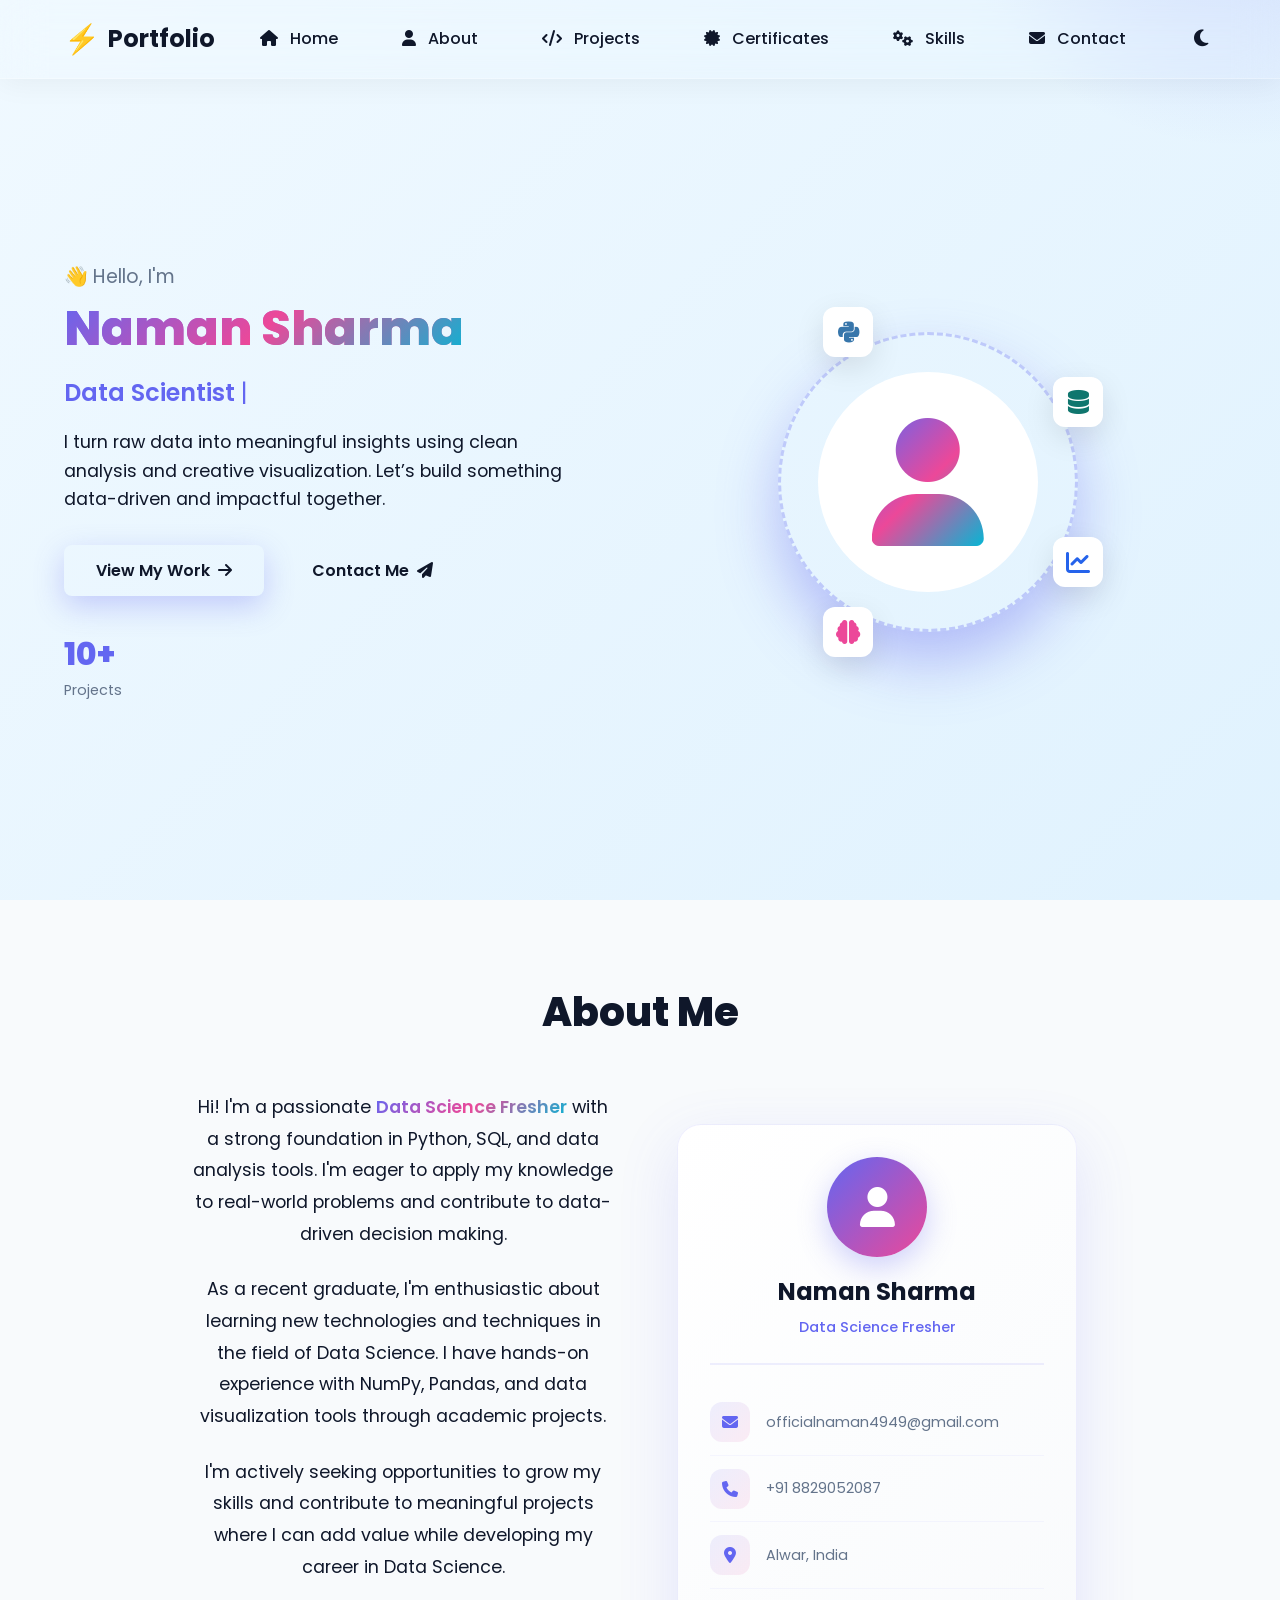
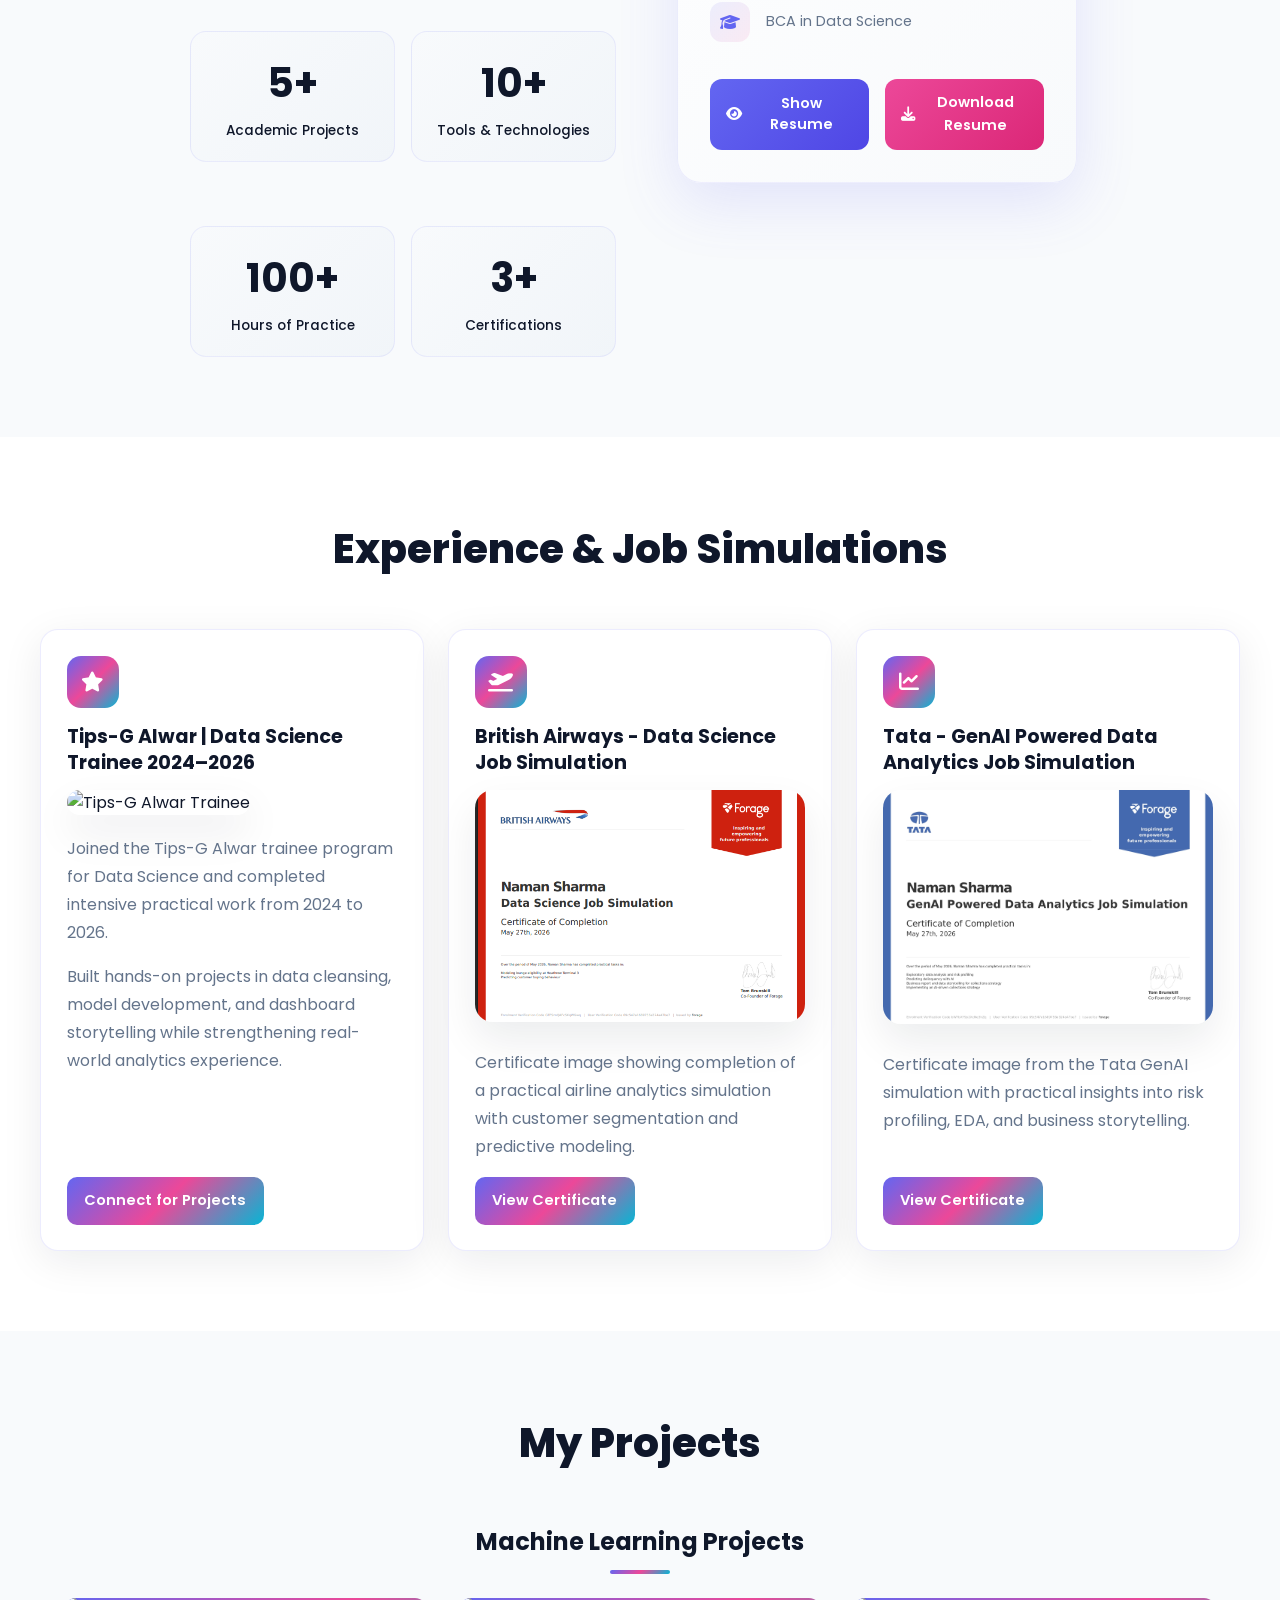
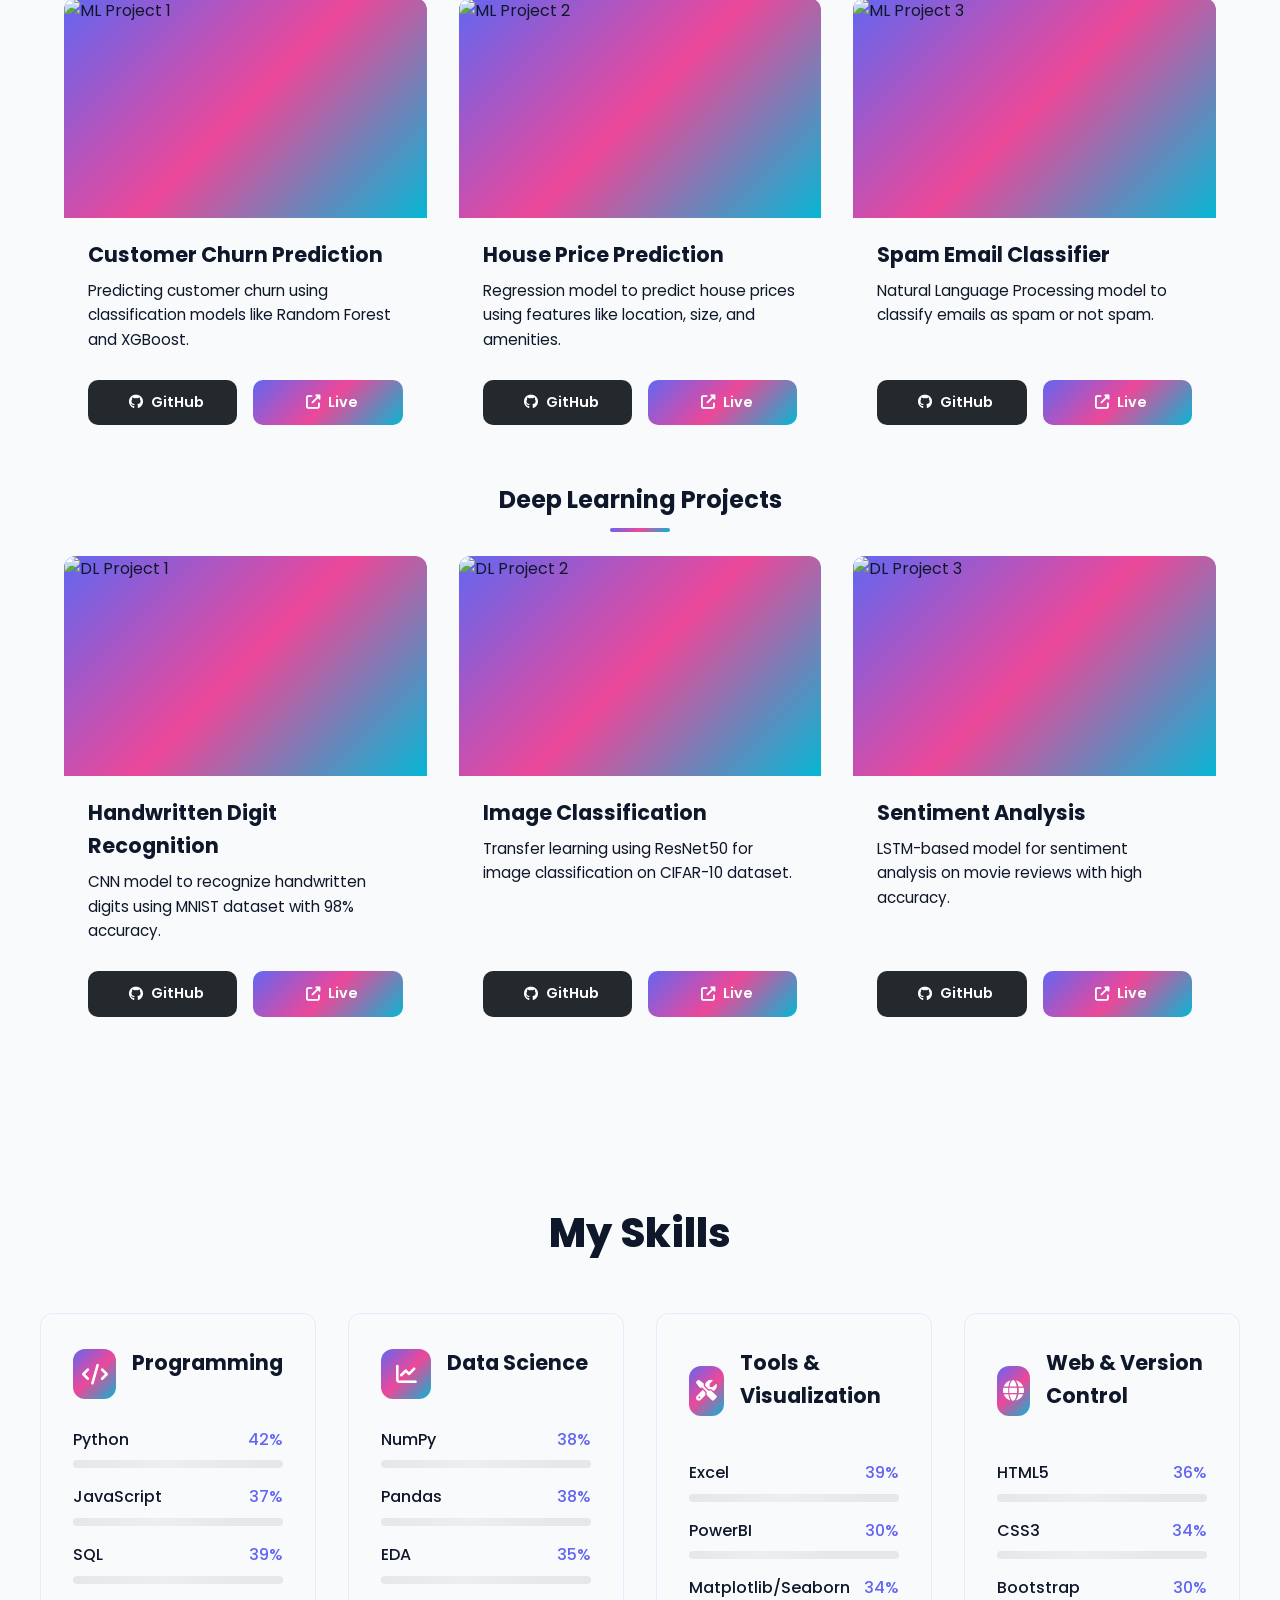
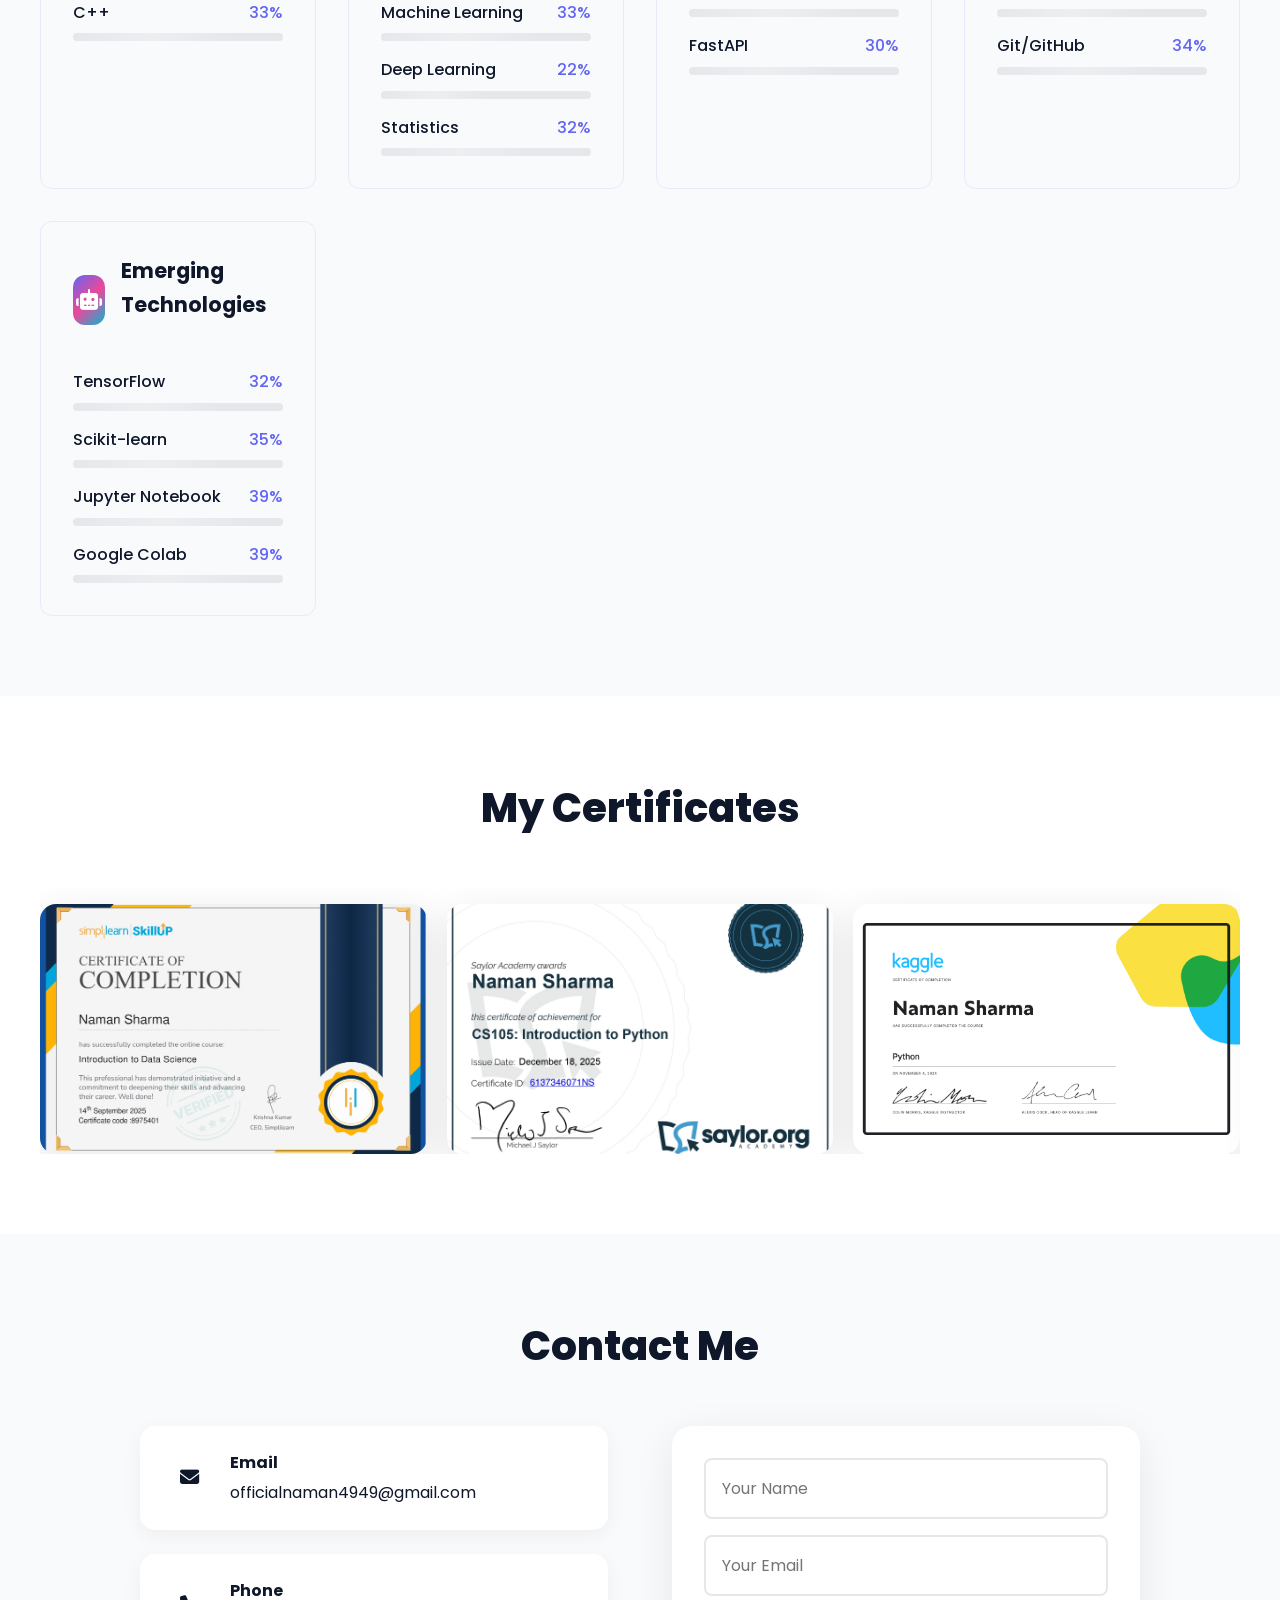
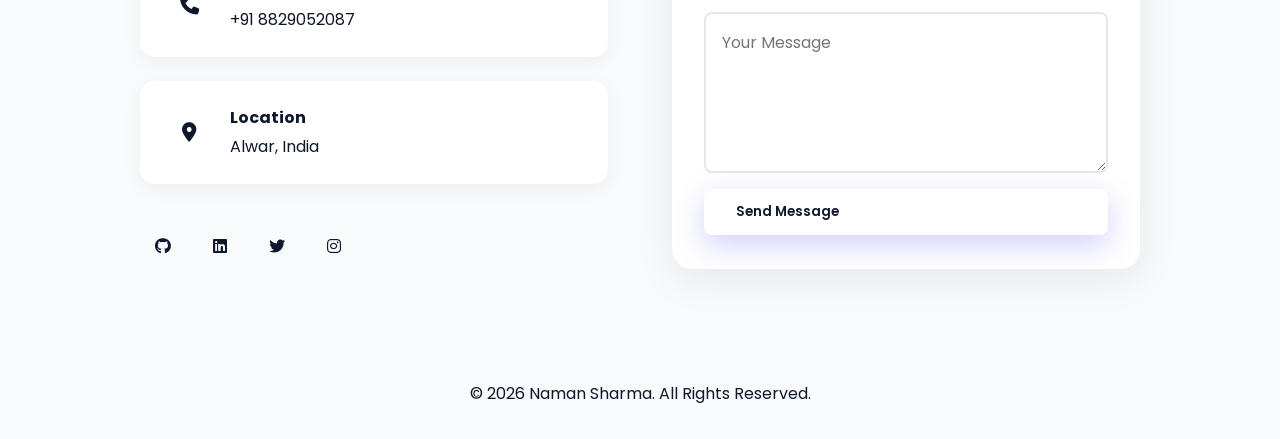
==== commit c13193d6: "hello" ====
--- a/index.html
+++ b/index.html
@@ -180,14 +180,25 @@
         <div class="experience-grid">
             <div class="experience-card">
                 <div class="experience-icon">
+                    <i class="fas fa-star"></i>
+                </div>
+                <h3>Tips-G Alwar | Data Science Trainee 2024–2026</h3>
+                <div class="experience-image">
+                    <img src="https://via.placeholder.com/500x260?text=Tips-G+Alwar+Trainee" alt="Tips-G Alwar Trainee">
+                </div>
+                <p>Joined the Tips-G Alwar trainee program for Data Science and completed intensive practical work from 2024 to 2026.</p>
+                <p>Built hands-on projects in data cleansing, model development, and dashboard storytelling while strengthening real-world analytics experience.</p>
+                <a href="#contact" class="experience-link">Connect for Projects</a>
+            </div>
+            <div class="experience-card">
+                <div class="experience-icon">
                     <i class="fas fa-plane-departure"></i>
                 </div>
                 <h3>British Airways - Data Science Job Simulation</h3>
-                <ul>
-                    <li>Modeled lounge eligibility at Heathrow Terminal 3</li>
-                    <li>Predicted customer buying behavior using ML concepts</li>
-                    <li>Completed practical Data Science simulation tasks</li>
-                </ul>
+                <div class="experience-image">
+                    <img src="Screenshot 2026-05-30 115356.png" alt="British Airways Simulation Certificate">
+                </div>
+                <p>Certificate image showing completion of a practical airline analytics simulation with customer segmentation and predictive modeling.</p>
                 <a href="https://www.theforage.com/completion-certificates/tMjbs76F526fF5v3G/NjynCWzGSaWXQCxSX_tMjbs76F526fF5v3G_69c547a1669756a324a47be7_1779866834889_completion_certificate.pdf" class="experience-link" target="_blank" rel="noopener noreferrer">View Certificate</a>
             </div>
             <div class="experience-card">
@@ -195,22 +206,11 @@
                     <i class="fas fa-chart-line"></i>
                 </div>
                 <h3>Tata - GenAI Powered Data Analytics Job Simulation</h3>
-                <ul>
-                    <li>Performed exploratory data analysis and risk profiling</li>
-                    <li>Worked on AI-driven delinquency prediction</li>
-                    <li>Created business reports and storytelling dashboards</li>
-                </ul>
+                <div class="experience-image">
+                    <img src="Naman Sharma.jpg" alt="Tata GenAI Simulation Certificate">
+                </div>
+                <p>Certificate image from the Tata GenAI simulation with practical insights into risk profiling, EDA, and business storytelling.</p>
                 <a href="https://www.theforage.com/completion-certificates/ifobHAoMjQs9s6bKS/gMTdCXwDdLYoXZ3wG_ifobHAoMjQs9s6bKS_69c547a1669756a324a47be7_1779863249218_completion_certificate.pdf" class="experience-link" target="_blank" rel="noopener noreferrer">View Certificate</a>
-            </div>
-            <div class="experience-card">
-                <div class="experience-icon">
-                    <i class="fas fa-hourglass-half"></i>
-                </div>
-                <h3>Upcoming Job Simulation</h3>
-                <ul>
-                    <li>New certification will be added soon</li>
-                </ul>
-                <a href="https://example.com" class="experience-link muted" target="_blank" rel="noopener noreferrer">Coming Soon</a>
             </div>
         </div>
     </section>
@@ -526,27 +526,52 @@
     <!-- Certificates Section -->
     <section id="certificates" class="certificates">
         <h2 class="section-title">My Certificates</h2>
-        <div class="certificates-grid">
-            <div class="certificate-item" onclick="window.open('https://www.kaggle.com/learn/certification/namansharmaalwar/python', '_blank')">
-                <img src="Naman Sharma - Python.png" alt="Certificate 1">
-                <div class="certificate-overlay">
-                    <i class="fas fa-expand"></i>
-                    <span>View Certificate</span>
-                </div>
-            </div>
-            <div class="certificate-item" onclick="openFullscreen('8975401_93364691757836657468_page-0001.jpg')">
-                <img src="8975401_93364691757836657468_page-0001.jpg" alt="Certificate 2">
-                <div class="certificate-overlay">
-                    <i class="fas fa-expand"></i>
-                    <span>View Certificate</span>
-                </div>
-            </div>
-            <div class="certificate-item" onclick="openFullscreen('6137346071NS_page-0001.jpg')">
-                <img src="6137346071NS_page-0001.jpg" alt="Certificate 3">
-                <div class="certificate-overlay">
-                    <i class="fas fa-expand"></i>
-                    <span>View Certificate</span>
-                </div>
+        
+        <div class="certificates-marquee">
+            <div class="certificates-track">
+                <div class="certificate-card" onclick="openFullscreen('https://via.placeholder.com/1200x800?text=Certificate+1')">
+                    <img src="8975401_93364691757836657468_page-0001.jpg" alt="Certificate 1">
+                    <div class="certificate-overlay">
+                        <i class="fas fa-expand"></i>
+                        <span>View Certificate</span>
+                    </div>
+                </div>
+                <div class="certificate-card" onclick="openFullscreen('https://via.placeholder.com/1200x800?text=Certificate+2')">
+                    <img src="6137346071NS_page-0001.jpg" alt="Certificate 2">
+                    <div class="certificate-overlay">
+                        <i class="fas fa-expand"></i>
+                        <span>View Certificate</span>
+                    </div>
+                </div>
+                <div class="certificate-card" onclick="openFullscreen('https://via.placeholder.com/1200x800?text=Certificate+3')">
+                    <img src="Naman Sharma - Python.png" alt="Certificate 3">
+                    <div class="certificate-overlay">
+                        <i class="fas fa-expand"></i>
+                        <span>View Certificate</span>
+                    </div>
+                </div>
+                <div class="certificate-card" onclick="openFullscreen('https://via.placeholder.com/1200x800?text=Certificate+4')">
+                    <img src="python for data science_pages-to-jpg-0001.jpg" alt="Certificate 4">
+                    <div class="certificate-overlay">
+                        <i class="fas fa-expand"></i>
+                        <span>View Certificate</span>
+                    </div>
+                </div>
+                <div class="certificate-card" onclick="openFullscreen('https://via.placeholder.com/1200x800?text=Certificate+5')">
+                    <img src="Naman Sharma.jpg" alt="Certificate 5">
+                    <div class="certificate-overlay">
+                        <i class="fas fa-expand"></i>
+                        <span>View Certificate</span>
+                    </div>
+                </div>
+                <div class="certificate-card" onclick="openFullscreen('https://via.placeholder.com/1200x800?text=Certificate+6')">
+                    <img src="Naman Sharma - Pandas.png" alt="Certificate 6">
+                    <div class="certificate-overlay">
+                        <i class="fas fa-expand"></i>
+                        <span>View Certificate</span>
+                    </div>
+                </div>
+           
             </div>
         </div>
     </section>
--- a/style.css
+++ b/style.css
@@ -1256,6 +1256,90 @@
     transition: all 0.3s ease;
     cursor: pointer;
     position: relative;
+}
+
+.certificates-marquee {
+    overflow: hidden;
+    width: min(100%, 1200px);
+    margin: 0 auto;
+    padding-top: 1rem;
+}
+
+.certificates-track {
+    display: flex;
+    gap: 1.25rem;
+    align-items: stretch;
+    animation: certificate-scroll 24s ease-in-out infinite;
+}
+
+.certificate-card {
+    flex: 0 0 calc((100% - 2.5rem) / 3);
+    min-width: calc((100% - 2.5rem) / 3);
+    border-radius: 16px;
+    overflow: hidden;
+    box-shadow: 0 10px 40px rgba(0, 0, 0, 0.1);
+    transition: transform 0.3s ease, box-shadow 0.3s ease;
+    position: relative;
+    cursor: pointer;
+    background: white;
+}
+
+.certificate-card:hover {
+    transform: translateY(-6px);
+    box-shadow: 0 18px 50px rgba(15, 23, 42, 0.15);
+}
+
+.certificate-card img {
+    width: 100%;
+    height: 250px;
+    object-fit: cover;
+    display: block;
+}
+
+.certificate-card .certificate-overlay {
+    position: absolute;
+    top: 0;
+    left: 0;
+    width: 100%;
+    height: 100%;
+    background: rgba(99, 102, 241, 0.8);
+    display: flex;
+    flex-direction: column;
+    align-items: center;
+    justify-content: center;
+    opacity: 0;
+    transition: opacity 0.3s ease;
+}
+
+.certificate-card:hover .certificate-overlay {
+    opacity: 1;
+}
+
+.section-subtitle {
+    margin-top: 0.5rem;
+    margin-bottom: 1.25rem;
+    color: var(--gray);
+    max-width: 760px;
+    font-size: 0.98rem;
+}
+
+.certificates-marquee:hover .certificates-track {
+    animation-play-state: paused;
+}
+
+@keyframes certificate-scroll {
+    0%, 24% {
+        transform: translateX(0);
+    }
+    25%, 49% {
+        transform: translateX(calc(-100% / 3));
+    }
+    50%, 74% {
+        transform: translateX(calc(-200% / 3));
+    }
+    75%, 100% {
+        transform: translateX(0);
+    }
 }
 
 .certificate-item:hover {
@@ -3466,6 +3550,20 @@
     transition: transform 0.3s ease, opacity 0.3s ease;
 }
 
+.experience-image img {
+    width: 100%;
+    height: auto;
+    border-radius: 18px;
+    margin-bottom: 1.25rem;
+    box-shadow: 0 18px 40px rgba(15, 23, 42, 0.08);
+}
+
+.experience-card p {
+    color: var(--gray);
+    line-height: 1.75;
+    margin-bottom: 1rem;
+}
+
 .experience-link:hover {
     transform: translateY(-2px);
     opacity: 0.92;
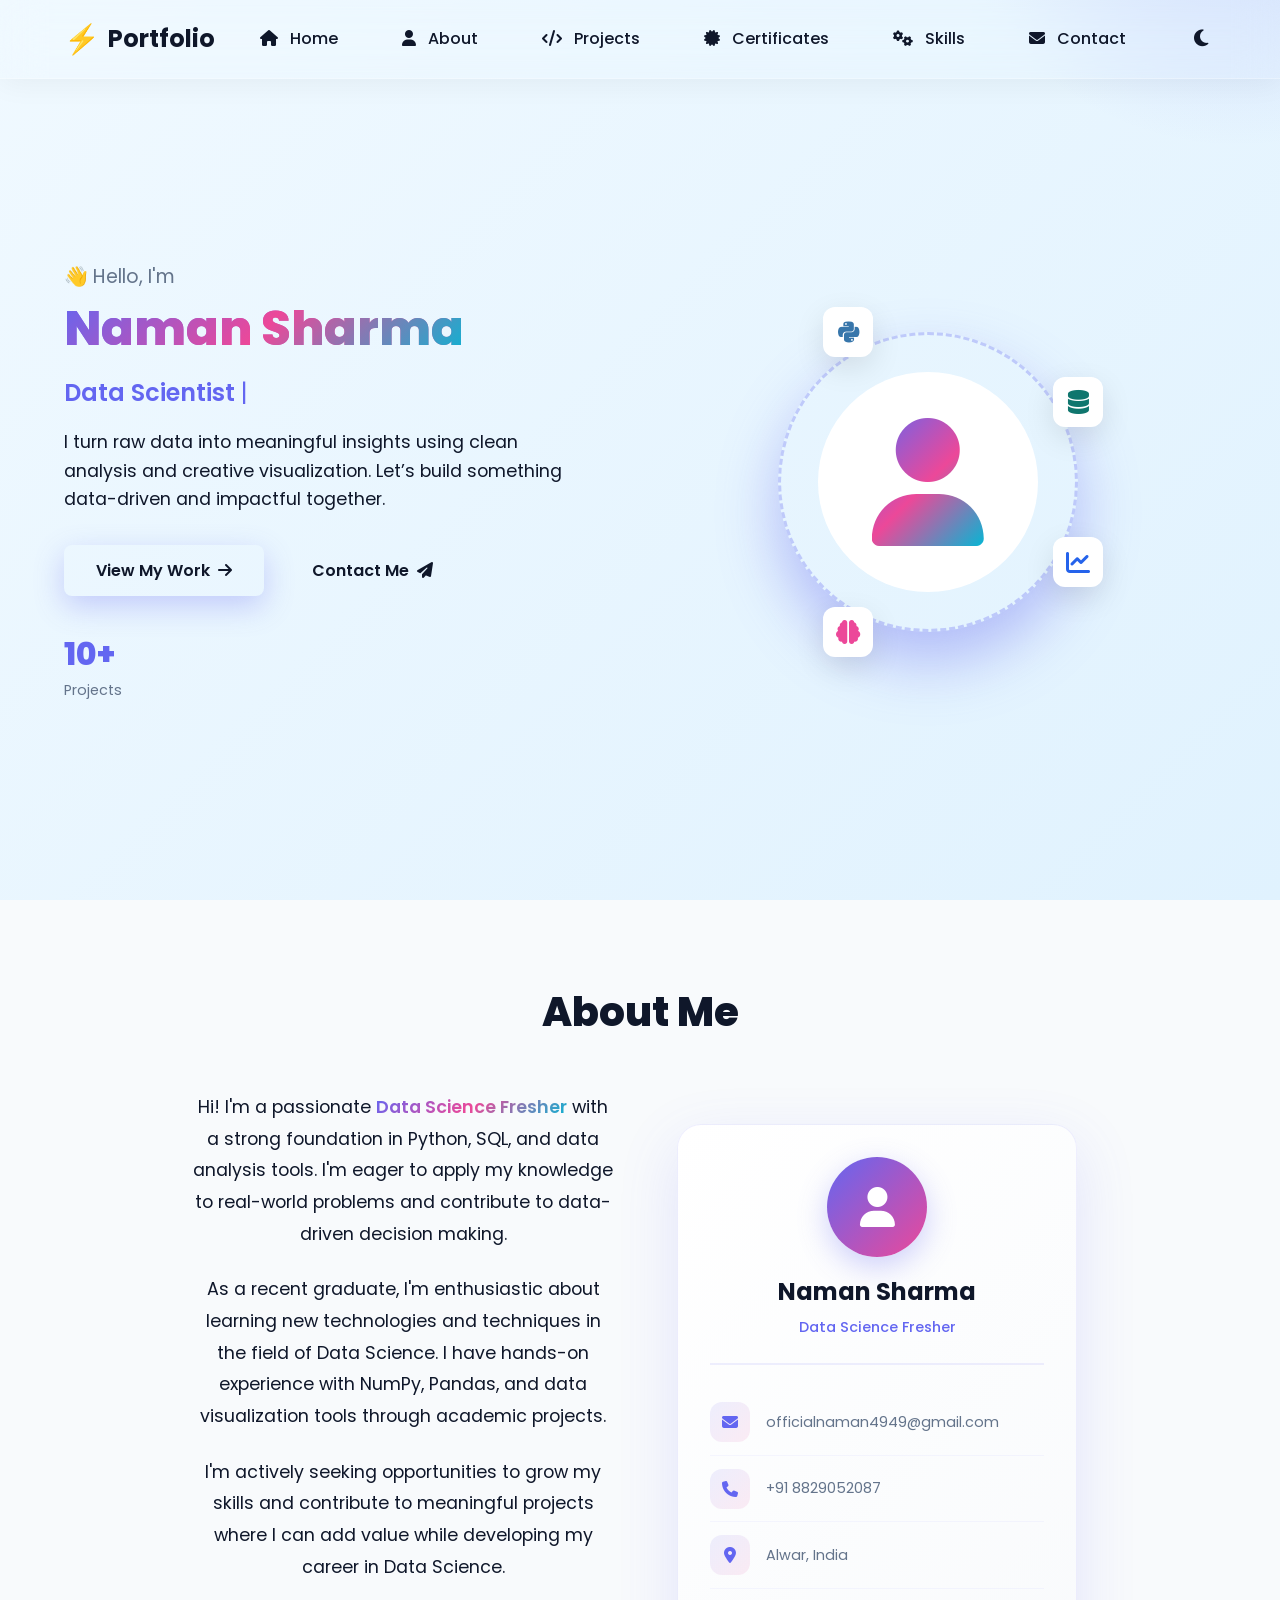
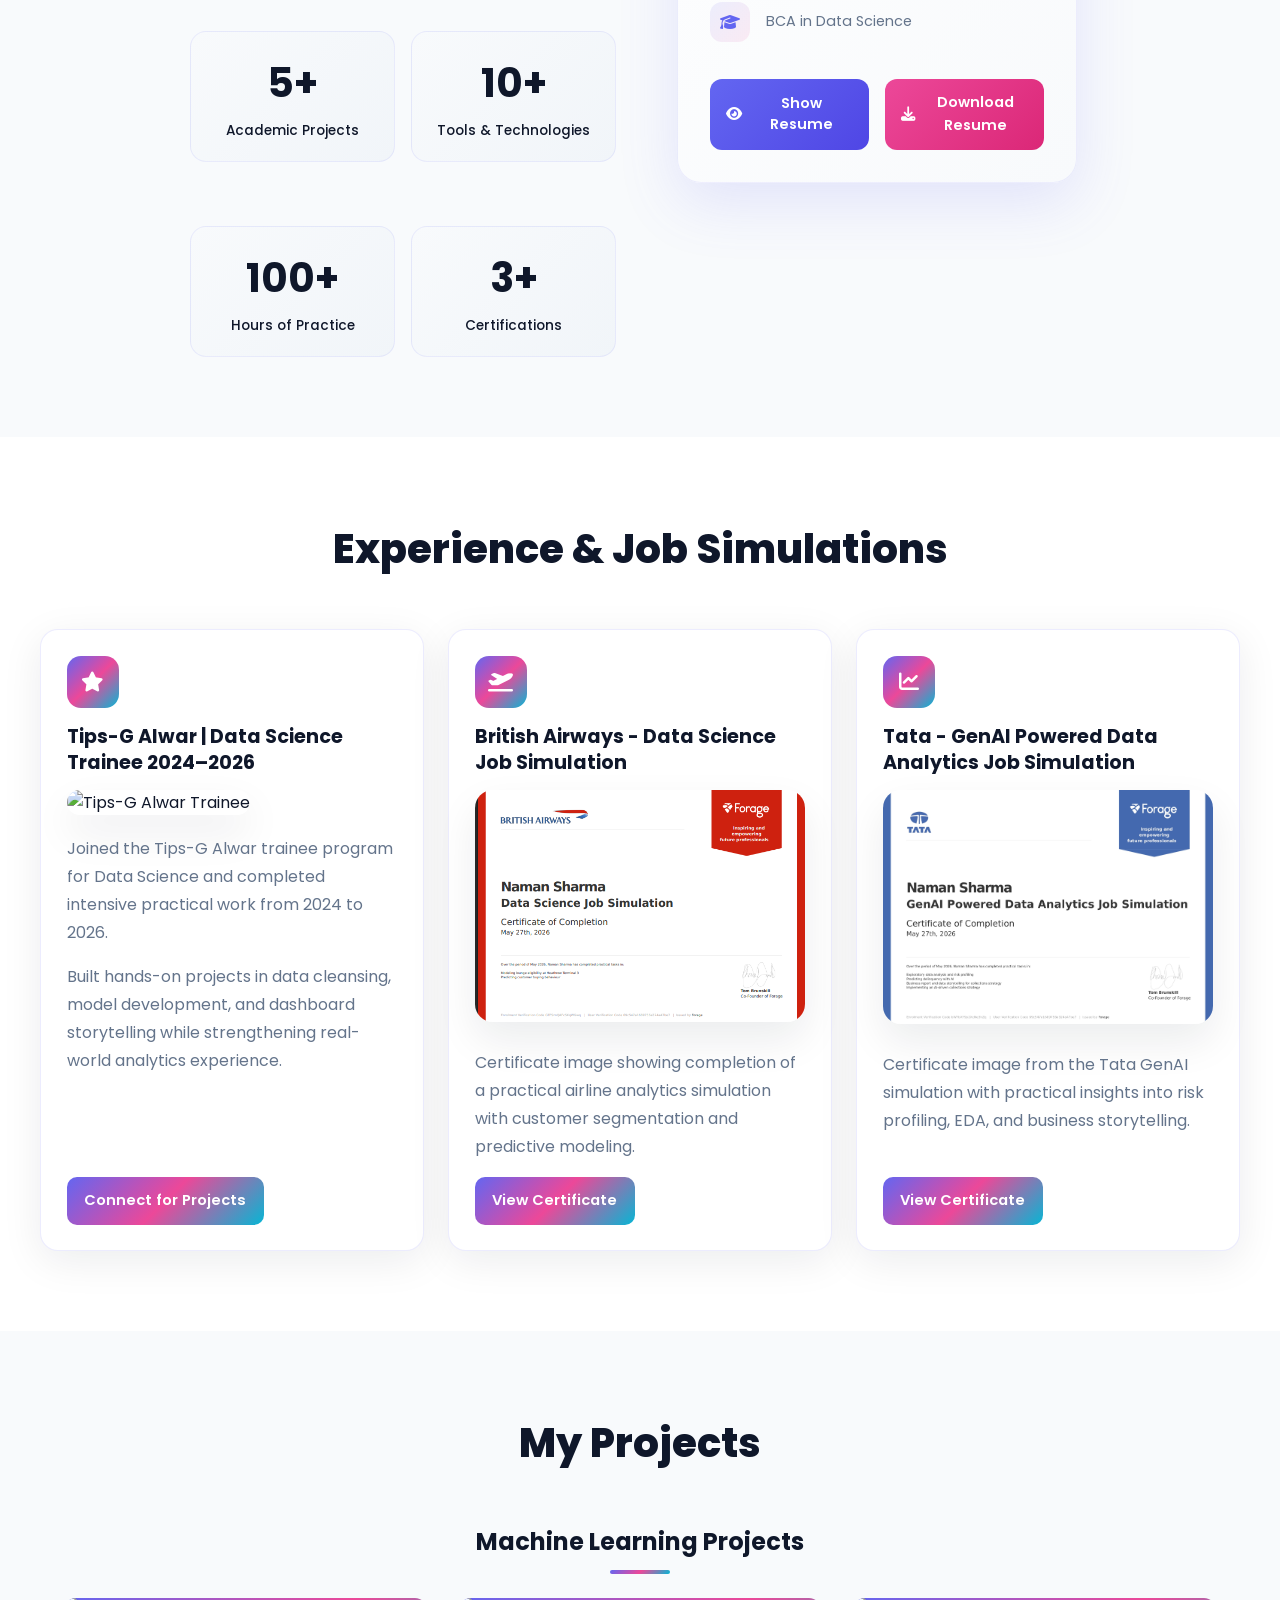
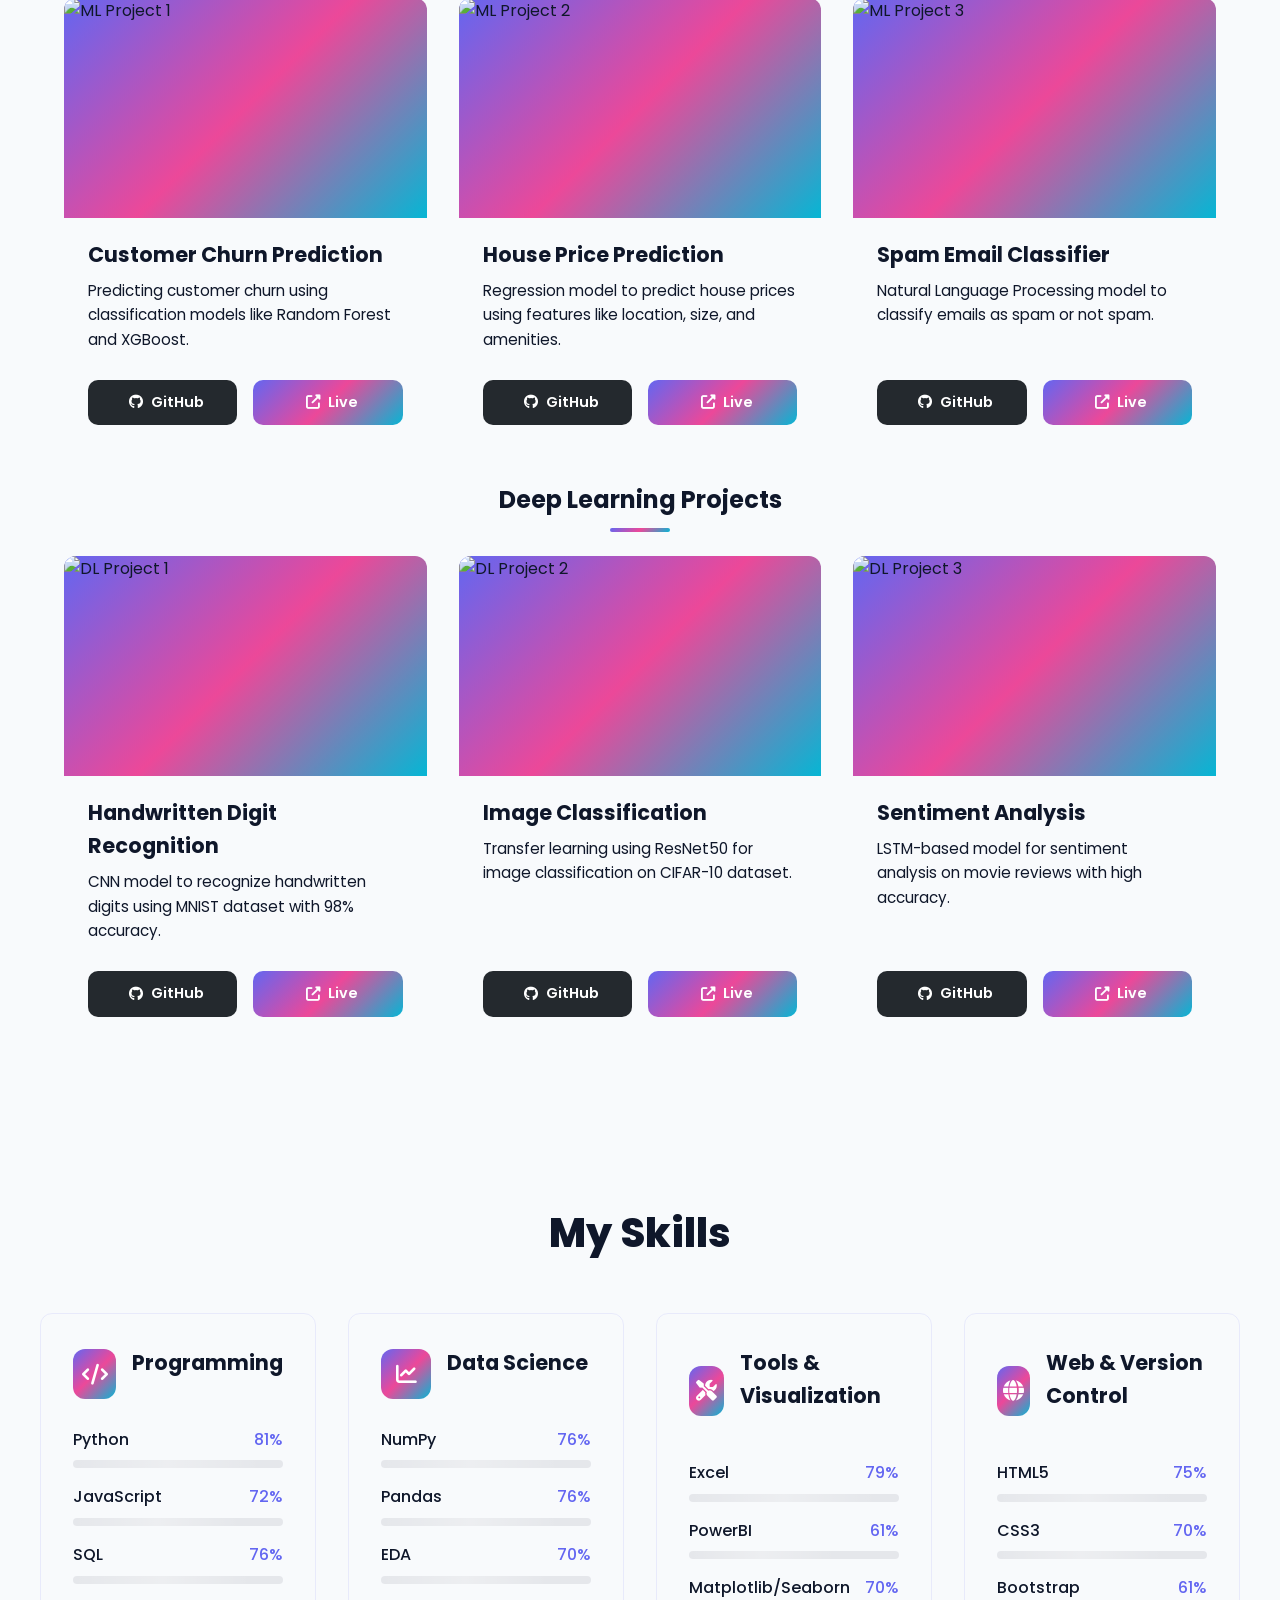
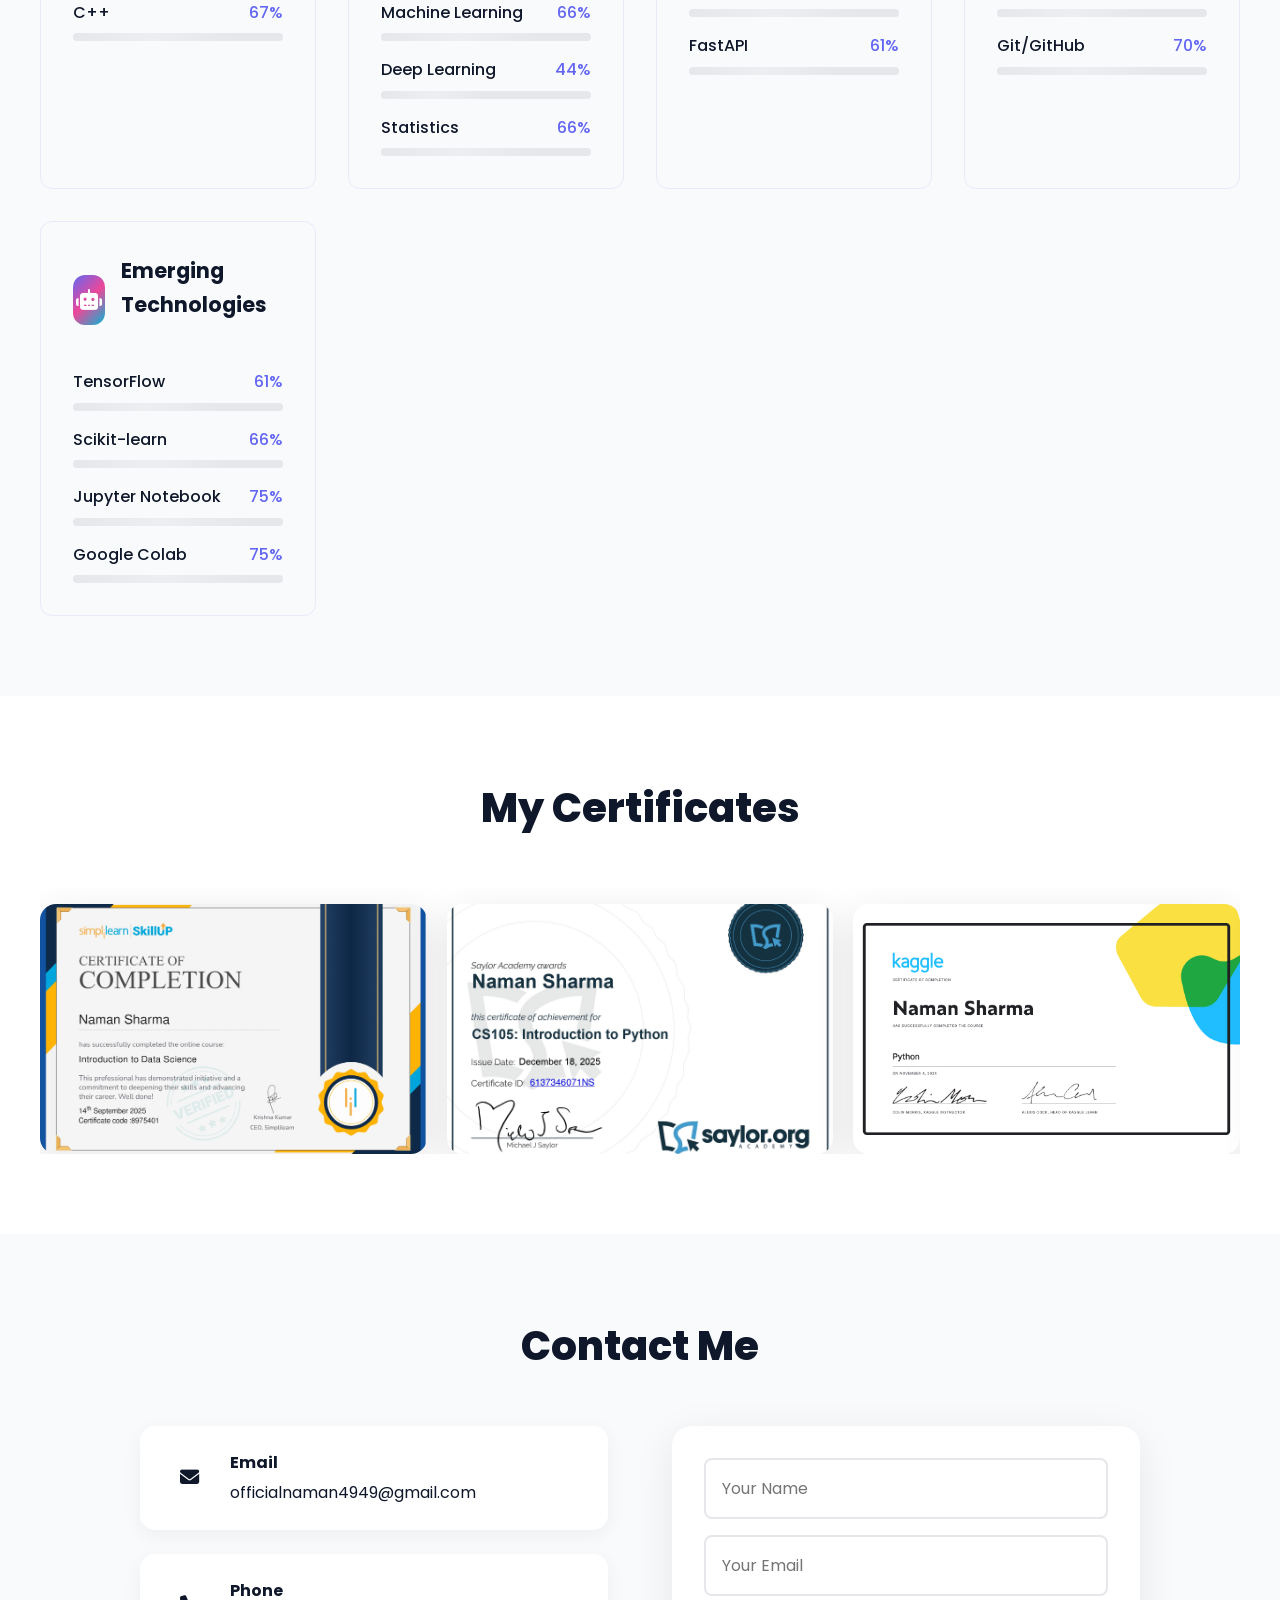
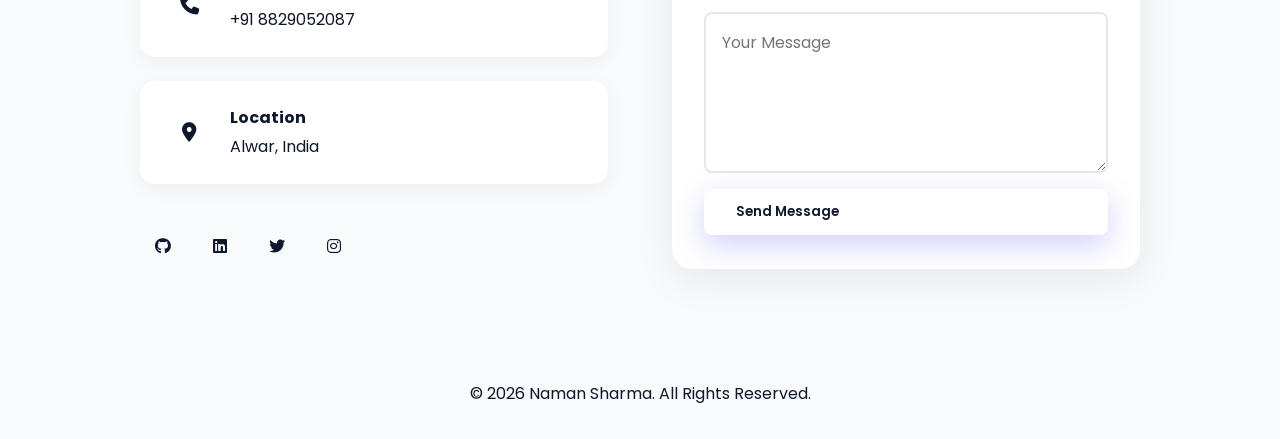
==== commit b7b1b4d9: "MY commit" ====
--- a/index.html
+++ b/index.html
@@ -164,7 +164,7 @@
                             <button class="btn-resume" onclick="showResume()">
                                 <i class="fas fa-eye"></i> Show Resume
                             </button>
-                            <a href="Naman sharma resume New.pdf" download class="btn-download">
+                            <a href="Naman_Sharma_Resume .pdf" download class="btn-download">
                                 <i class="fas fa-download"></i> Download Resume
                             </a>
                         </div>
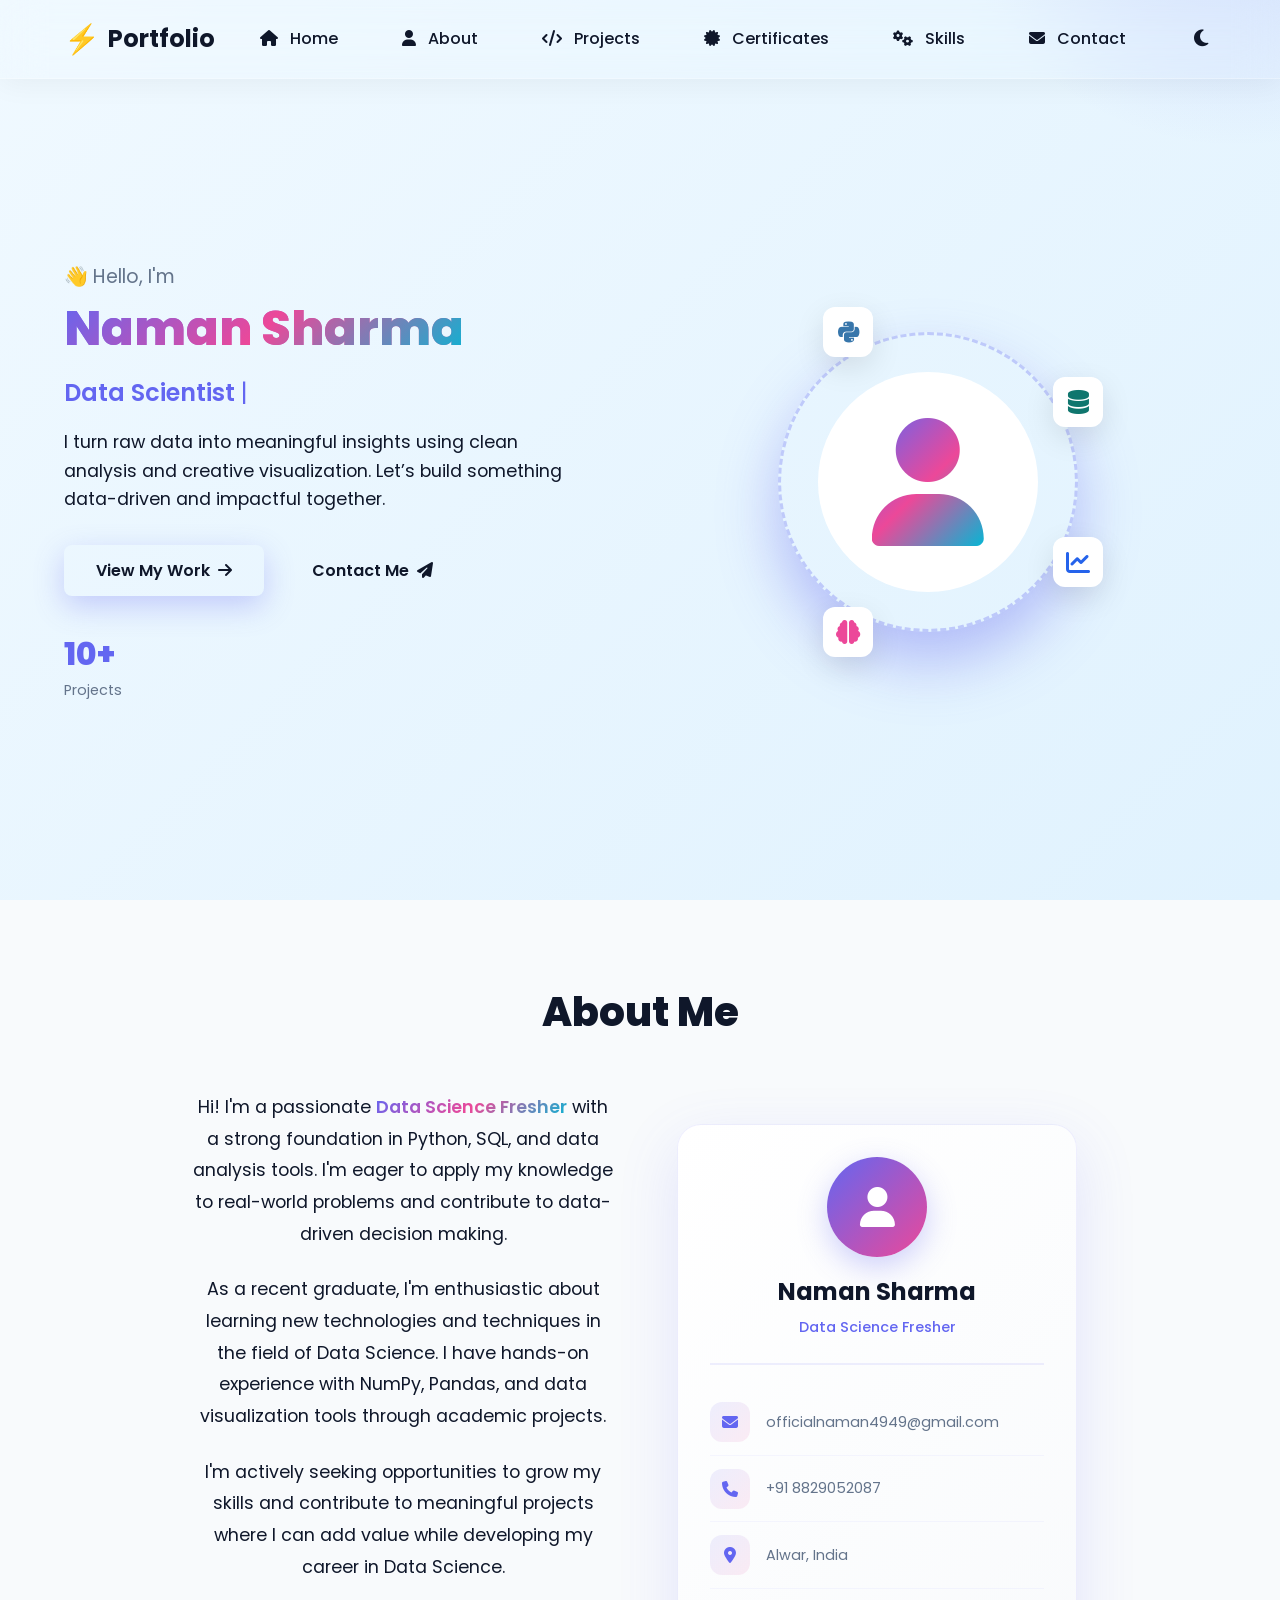
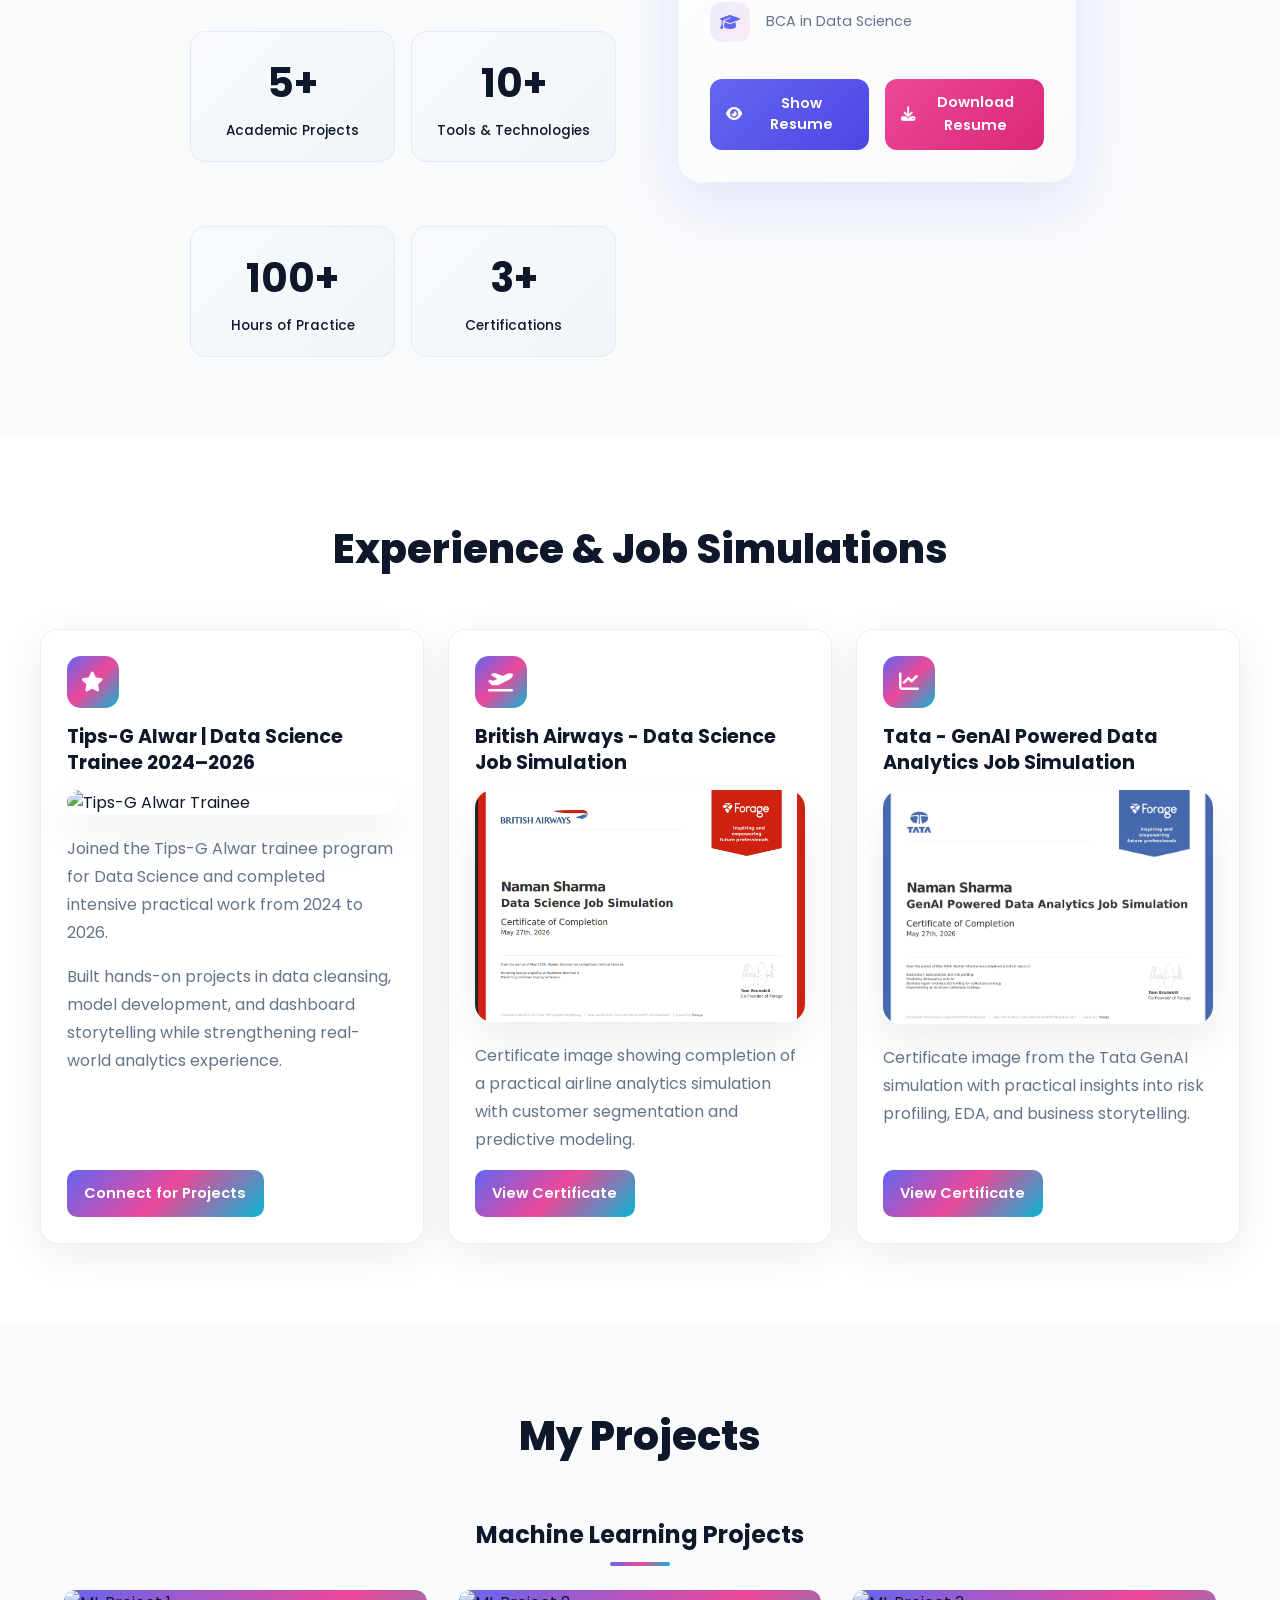
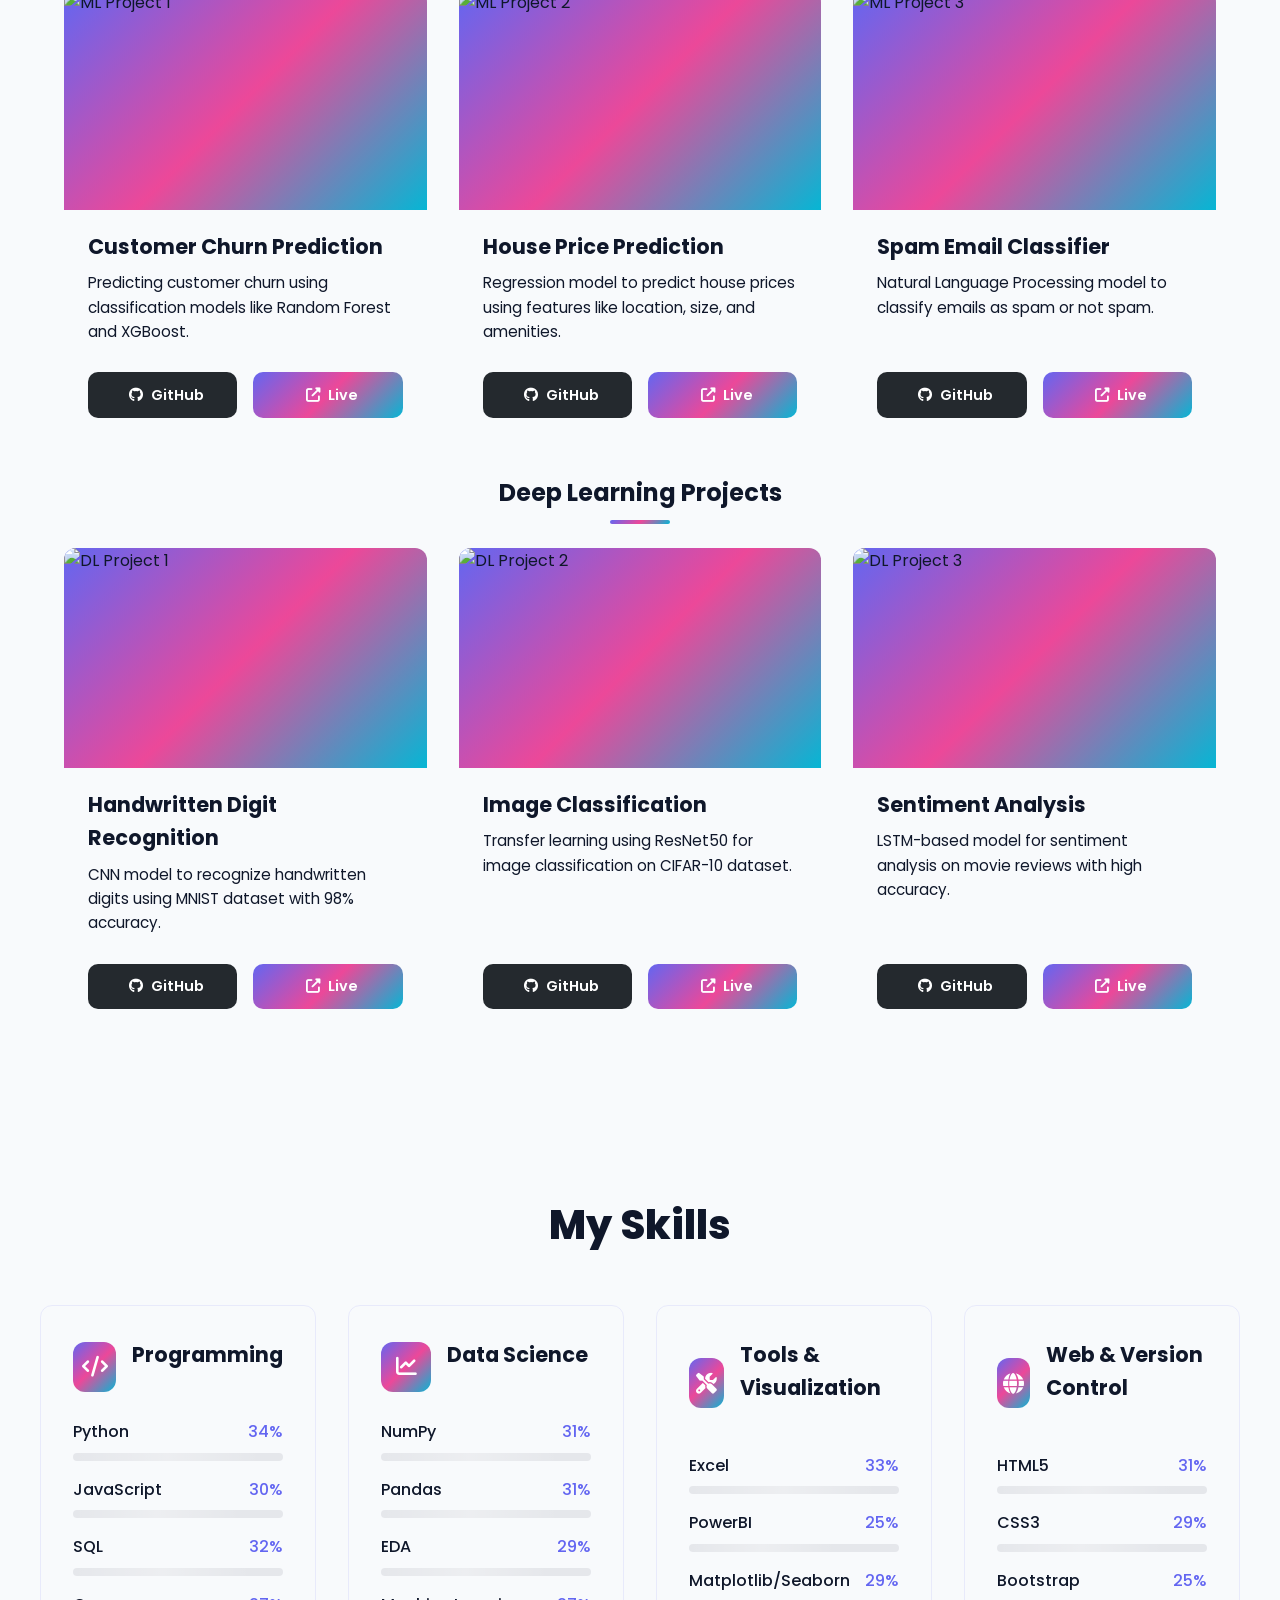
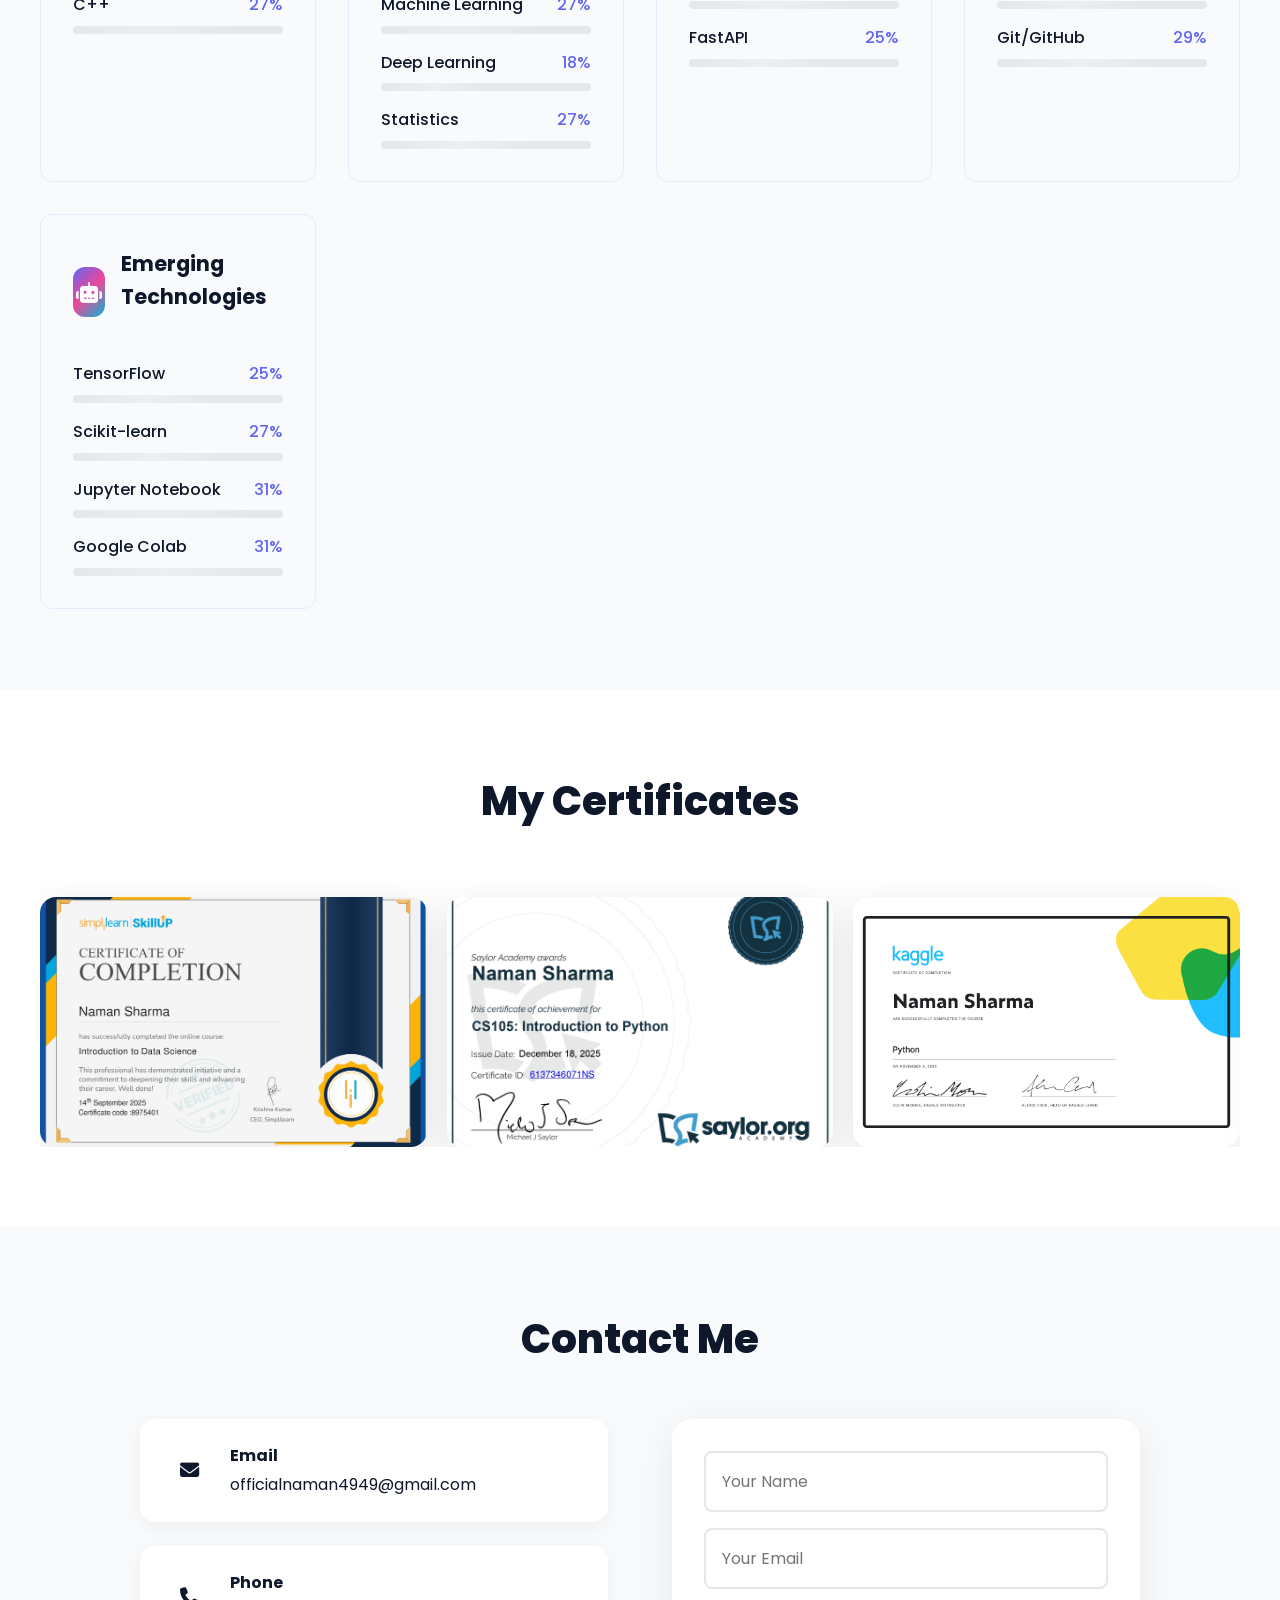
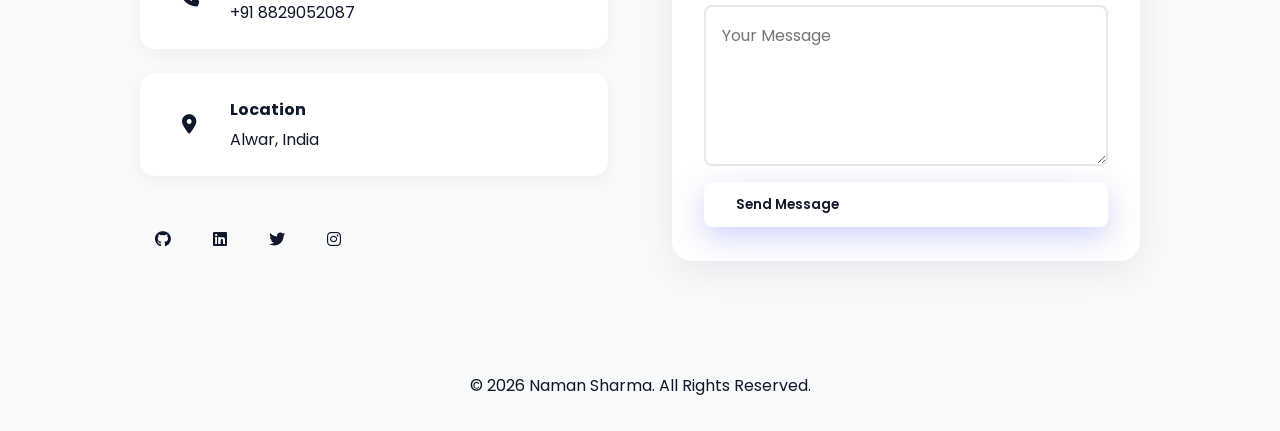
==== commit 3ae3699f: "my portfolio" ====
--- a/index.html
+++ b/index.html
@@ -5,7 +5,7 @@
     <meta name="viewport" content="width=device-width, initial-scale=1.0">
     <title>My Portfolio</title>
     <link rel="stylesheet" href="style.css">
-    
+    <link rel="stylesheet" href="responsive.css">
     <link rel="stylesheet" href="https://cdnjs.cloudflare.com/ajax/libs/font-awesome/6.4.0/css/all.min.css">
     <link href="https://fonts.googleapis.com/css2?family=Poppins:wght@300;400;500;600;700;800&display=swap" rel="stylesheet">
 </head>
@@ -112,7 +112,7 @@
                         <div class="stat-row">
                             <div class="stat">
                                 <h3>5+</h3>
-                                <p>Academic Projects</p>
+                                <p>Academic Projects </p>
                             </div>
                             <div class="stat">
                                 <h3>10+</h3>
@@ -237,7 +237,7 @@
                     <a href="#" class="project-link live"><i class="fas fa-external-link-alt"></i> Live</a>
                 </div>
             </div>
-            <div class="project-card">
+            <div class="project-card"> 
                 <div class="project-image">
                     <img src="https://images.unsplash.com/photo-1551288049-bebda4e38f71?w=400&h=250&fit=crop" alt="ML Project 2">
                 </div>
--- a/style.css
+++ b/style.css
@@ -79,13 +79,23 @@
 }
 
 @keyframes fadeIn {
-    from { opacity: 0; }
-    to { opacity: 1; }
+    from {
+        opacity: 0;
+    }
+
+    to {
+        opacity: 1;
+    }
 }
 
 @keyframes spin {
-    0% { transform: rotate(0deg); }
-    100% { transform: rotate(360deg); }
+    0% {
+        transform: rotate(0deg);
+    }
+
+    100% {
+        transform: rotate(360deg);
+    }
 }
 
 /* Section Entrance Animations */
@@ -94,17 +104,19 @@
         opacity: 0;
         transform: translateY(30px) scale(0.95);
     }
+
     50% {
         opacity: 0.7;
         transform: translateY(15px) scale(0.97);
     }
+
     100% {
         opacity: 1;
         transform: translateY(0) scale(1);
     }
 }
 
-.section-active {
+.section-active { 
     animation: sectionEnter 0.8s ease-out;
 }
 
@@ -116,7 +128,7 @@
 }
 
 section.fade-out {
-    opacity: 0.7;
+    opacity: 0.7; 
     transform: translateY(-10px);
 }
 
@@ -183,15 +195,20 @@
 }
 
 @keyframes float {
-    0%, 100% {
+
+    0%,
+    100% {
         transform: translate(0, 0) rotate(0deg);
     }
+
     25% {
         transform: translate(50px, 50px) rotate(90deg);
     }
+
     50% {
         transform: translate(0, 100px) rotate(180deg);
     }
+
     75% {
         transform: translate(-50px, 50px) rotate(270deg);
     }
@@ -253,8 +270,15 @@
 }
 
 @keyframes pulse {
-    0%, 100% { transform: scale(1); }
-    50% { transform: scale(1.1); }
+
+    0%,
+    100% {
+        transform: scale(1);
+    }
+
+    50% {
+        transform: scale(1.1);
+    }
 }
 
 .nav-links {
@@ -301,6 +325,7 @@
         width: 0;
         opacity: 0;
     }
+
     to {
         width: 20px;
         opacity: 1;
@@ -376,8 +401,13 @@
 }
 
 @keyframes rotate {
-    from { transform: rotate(0deg); }
-    to { transform: rotate(360deg); }
+    from {
+        transform: rotate(0deg);
+    }
+
+    to {
+        transform: rotate(360deg);
+    }
 }
 
 .hero-content {
@@ -398,9 +428,19 @@
 }
 
 @keyframes wave {
-    0%, 100% { transform: rotate(0deg); }
-    25% { transform: rotate(20deg); }
-    75% { transform: rotate(-20deg); }
+
+    0%,
+    100% {
+        transform: rotate(0deg);
+    }
+
+    25% {
+        transform: rotate(20deg);
+    }
+
+    75% {
+        transform: rotate(-20deg);
+    }
 }
 
 .name-title {
@@ -432,8 +472,16 @@
 }
 
 @keyframes blink {
-    0%, 50% { opacity: 1; }
-    51%, 100% { opacity: 0; }
+
+    0%,
+    50% {
+        opacity: 1;
+    }
+
+    51%,
+    100% {
+        opacity: 0;
+    }
 }
 
 .description {
@@ -562,7 +610,7 @@
     top: 50%;
     left: 50%;
     transform: translate(-50%, -50%);
-    animation: rotate 20s linear infinite;  
+    animation: rotate 20s linear infinite;
     opacity: 0.3;
 }
 
@@ -825,7 +873,8 @@
     justify-content: center;
 }
 
-.btn-resume, .btn-download {
+.btn-resume,
+.btn-download {
     flex: 1;
     padding: 0.8rem 1rem;
     border-radius: 12px;
@@ -1164,11 +1213,25 @@
     animation: slideInLeft 0.6s ease-out forwards;
 }
 
-.skill-item:nth-child(1) { animation-delay: 0.1s; }
-.skill-item:nth-child(2) { animation-delay: 0.2s; }
-.skill-item:nth-child(3) { animation-delay: 0.3s; }
-.skill-item:nth-child(4) { animation-delay: 0.4s; }
-.skill-item:nth-child(5) { animation-delay: 0.5s; }
+.skill-item:nth-child(1) {
+    animation-delay: 0.1s;
+}
+
+.skill-item:nth-child(2) {
+    animation-delay: 0.2s;
+}
+
+.skill-item:nth-child(3) {
+    animation-delay: 0.3s;
+}
+
+.skill-item:nth-child(4) {
+    animation-delay: 0.4s;
+}
+
+.skill-item:nth-child(5) {
+    animation-delay: 0.5s;
+}
 
 @keyframes slideInLeft {
     to {
@@ -1214,13 +1277,18 @@
     left: 0;
     right: 0;
     bottom: 0;
-    background: linear-gradient(90deg, transparent, rgba(255,255,255,0.3), transparent);
+    background: linear-gradient(90deg, transparent, rgba(255, 255, 255, 0.3), transparent);
     animation: shimmer 2s infinite;
 }
 
 @keyframes shimmer {
-    0% { transform: translateX(-100%); }
-    100% { transform: translateX(100%); }
+    0% {
+        transform: translateX(-100%);
+    }
+
+    100% {
+        transform: translateX(100%);
+    }
 }
 
 @keyframes fadeInUp {
@@ -1328,16 +1396,24 @@
 }
 
 @keyframes certificate-scroll {
-    0%, 24% {
+
+    0%,
+    24% {
         transform: translateX(0);
     }
-    25%, 49% {
+
+    25%,
+    49% {
         transform: translateX(calc(-100% / 3));
     }
-    50%, 74% {
+
+    50%,
+    74% {
         transform: translateX(calc(-200% / 3));
     }
-    75%, 100% {
+
+    75%,
+    100% {
         transform: translateX(0);
     }
 }
@@ -1584,7 +1660,7 @@
     color: var(--gray);
 }
 
-.form-group textarea + i {
+.form-group textarea+i {
     top: 1.5rem;
     transform: none;
 }
@@ -1612,8 +1688,15 @@
 }
 
 @keyframes heartbeat {
-    0%, 100% { transform: scale(1); }
-    50% { transform: scale(1.2); }
+
+    0%,
+    100% {
+        transform: scale(1);
+    }
+
+    50% {
+        transform: scale(1.2);
+    }
 }
 
 /* Responsive */
@@ -1708,25 +1791,26 @@
         flex-direction: column;
         gap: 1rem;
     }
-    
+
     /* About Section - Stack columns on mobile */
     .about-grid {
         grid-template-columns: 1fr;
         gap: 2rem;
     }
-    
-    .about-text-column, .about-card-column {
+
+    .about-text-column,
+    .about-card-column {
         text-align: center;
     }
-    
+
     .about-stats {
         justify-content: center;
     }
-    
+
     .stat-row {
         flex-direction: column;
     }
-    
+
     .personal-info-card {
         max-width: 100%;
     }
@@ -2290,6 +2374,7 @@
 }
 
 @media (max-width: 768px) {
+
     .projects,
     .certificates {
         padding: 4rem 1.25rem;
@@ -2333,6 +2418,7 @@
 }
 
 @media (max-width: 420px) {
+
     .projects,
     .certificates {
         padding-left: 1rem;
@@ -2662,6 +2748,7 @@
 }
 
 @media (max-width: 768px) {
+
     html,
     body {
         width: 100%;
@@ -2912,6 +2999,7 @@
 
 /* Hard responsive fix - keep this at the very end */
 @media (max-width: 900px) {
+
     *,
     *::before,
     *::after {
@@ -3191,6 +3279,7 @@
 
 /* Final mobile overflow guard */
 @media (max-width: 900px) {
+
     html,
     body {
         width: 100%;
@@ -3261,6 +3350,7 @@
 }
 
 @media (max-width: 900px) {
+
     *,
     *::before,
     *::after {
@@ -3655,4 +3745,4 @@
     body .social-links {
         justify-content: center !important;
     }
-}
+}
--- a/responsive.css
+++ b/responsive.css
@@ -0,0 +1,437 @@
+/* Clean responsive overrides loaded after style.css */
+
+html,
+body {
+    max-width: 100%;
+    overflow-x: hidden;
+}
+
+img {
+    max-width: 100%;
+    display: block;
+}
+
+.projects-grid,
+.skills-container,
+.certificates-grid,
+.about-content,
+.contact-container {
+    width: min(100%, 1200px);
+    margin-left: auto;
+    margin-right: auto;
+}
+
+.projects-grid {
+    grid-template-columns: repeat(auto-fit, minmax(280px, 1fr));
+}
+
+.skills-container {
+    grid-template-columns: repeat(auto-fit, minmax(260px, 1fr));
+}
+
+.certificates-grid {
+    grid-template-columns: repeat(auto-fit, minmax(260px, 1fr));
+}
+
+.project-card {
+    padding: 0;
+    min-width: 0;
+}
+
+.project-card h3,
+.project-card > p {
+    padding-left: 1.5rem;
+    padding-right: 1.5rem;
+}
+
+.project-links {
+    margin: auto 1.5rem 1.5rem;
+}
+
+.certificate-item img {
+    width: 100%;
+    height: auto;
+    aspect-ratio: 4 / 3;
+    object-fit: contain;
+}
+
+@media (max-width: 1024px) {
+    section {
+        padding: 5rem 4%;
+    }
+
+    .hero {
+        gap: 2rem;
+        padding: 7rem 4% 4rem;
+    }
+
+    .name-title {
+        font-size: 3.1rem;
+    }
+
+    .about-grid,
+    .contact-container {
+        grid-template-columns: 1fr;
+    }
+
+    .about-text,
+    .about-text-column {
+        text-align: center;
+    }
+}
+
+@media (max-width: 768px) {
+    body.menu-open {
+        overflow: hidden;
+    }
+
+    section {
+        padding: 4rem 1rem !important;
+    }
+
+    .navbar {
+        min-height: 68px !important;
+        padding: 0.8rem 1rem !important;
+        gap: 0.75rem !important;
+    }
+
+    .logo {
+        font-size: 1.15rem !important;
+        white-space: nowrap;
+    }
+
+    .theme-toggle {
+        margin-left: auto !important;
+    }
+
+    .theme-btn {
+        width: 40px;
+        height: 40px;
+    }
+
+    .hamburger {
+        display: block !important;
+        width: 34px !important;
+        height: 32px !important;
+        flex: 0 0 34px !important;
+        position: relative !important;
+        z-index: 2001 !important;
+    }
+
+    .hamburger span {
+        width: 26px !important;
+        height: 3px !important;
+        margin: 5px auto !important;
+        background: var(--dark) !important;
+        border-radius: 999px !important;
+        transition: transform 0.3s ease, opacity 0.3s ease;
+    }
+
+    .hamburger.active span:nth-child(1) {
+        transform: rotate(45deg) translate(5px, 6px) !important;
+    }
+
+    .hamburger.active span:nth-child(2) {
+        opacity: 0 !important;
+    }
+
+    .hamburger.active span:nth-child(3) {
+        transform: rotate(-45deg) translate(5px, -6px) !important;
+    }
+
+    .nav-links {
+        position: fixed !important;
+        top: 68px !important;
+        right: -100% !important;
+        left: auto !important;
+        width: 100% !important;
+        height: calc(100vh - 68px) !important;
+        display: flex !important;
+        flex-direction: column !important;
+        align-items: stretch !important;
+        justify-content: flex-start !important;
+        gap: 0.75rem !important;
+        padding: 1rem !important;
+        overflow-y: auto !important;
+        background: var(--light) !important;
+        box-shadow: 0 18px 45px rgba(15, 23, 42, 0.18) !important;
+        transition: right 0.3s ease !important;
+        z-index: 1500 !important;
+    }
+
+    .nav-links.active {
+        right: 0 !important;
+    }
+
+    .nav-links li,
+    .nav-links a {
+        width: 100%;
+    }
+
+    .nav-links a {
+        display: flex;
+        align-items: center;
+        padding: 0.9rem 1rem;
+        border-radius: 12px;
+    }
+
+    .hero {
+        min-height: auto !important;
+        flex-direction: column-reverse !important;
+        align-items: center !important;
+        justify-content: center !important;
+        gap: 1.25rem !important;
+        padding: 6rem 1rem 3rem !important;
+        text-align: center !important;
+    }
+
+    .hero-content,
+    .hero-image {
+        width: 100% !important;
+        max-width: 100% !important;
+        flex: none !important;
+    }
+
+    .name-title {
+        font-size: clamp(2rem, 9vw, 2.6rem) !important;
+        line-height: 1.15;
+        word-break: break-word;
+    }
+
+    .tagline {
+        font-size: clamp(1rem, 4vw, 1.18rem) !important;
+    }
+
+    .description {
+        max-width: 34rem;
+        margin-left: auto;
+        margin-right: auto;
+        font-size: 0.98rem !important;
+    }
+
+    .hero-buttons,
+    .card-buttons {
+        flex-direction: column !important;
+        align-items: stretch !important;
+        width: 100%;
+    }
+
+    .hero-buttons .btn,
+    .btn-resume,
+    .btn-download {
+        width: 100%;
+        justify-content: center;
+    }
+
+    .hero-stats {
+        justify-content: center;
+        align-items: center;
+        flex-direction: row !important;
+    }
+
+    .profile-wrapper {
+        width: min(68vw, 230px) !important;
+        height: min(68vw, 230px) !important;
+        margin-bottom: 0 !important;
+    }
+
+    .profile-circle {
+        width: min(50vw, 170px) !important;
+        height: min(50vw, 170px) !important;
+    }
+
+    .profile-inner {
+        width: min(42vw, 142px) !important;
+        height: min(42vw, 142px) !important;
+    }
+
+    .profile-ring {
+        width: min(60vw, 200px) !important;
+        height: min(60vw, 200px) !important;
+    }
+
+    .float-icon {
+        width: 40px !important;
+        height: 40px !important;
+        font-size: 1rem !important;
+    }
+
+    .section-title {
+        font-size: 1.9rem !important;
+        line-height: 1.2;
+    }
+
+    .about-grid,
+    .projects-grid,
+    .skills-container,
+    .certificates-grid,
+    .contact-container {
+        grid-template-columns: 1fr !important;
+        gap: 1.25rem !important;
+        width: 100% !important;
+    }
+
+    .about-text p {
+        text-align: center;
+        font-size: 0.98rem !important;
+    }
+
+    .stat-row {
+        flex-direction: column !important;
+    }
+
+    .personal-info-card,
+    .skill-category,
+    .contact-form {
+        padding: 1.25rem !important;
+    }
+
+    .info-item,
+    .contact-item {
+        align-items: flex-start !important;
+    }
+
+    .info-item span,
+    .contact-item p,
+    .contact-details p {
+        overflow-wrap: anywhere;
+    }
+
+    .project-card {
+        min-height: auto !important;
+    }
+
+    .project-image {
+        height: 175px !important;
+    }
+
+    .project-card h3,
+    .project-card > p {
+        padding-left: 1rem !important;
+        padding-right: 1rem !important;
+    }
+
+    .project-links {
+        width: auto !important;
+        margin: 0 1rem 1rem !important;
+        flex-direction: column !important;
+        gap: 0.75rem !important;
+    }
+
+    /* Mobile-friendly certificate carousel */
+    .certificates-marquee {
+        overflow-x: auto !important;
+        overflow-y: hidden !important;
+        scroll-snap-type: x mandatory !important;
+        -webkit-overflow-scrolling: touch !important;
+        padding-bottom: 1rem !important;
+    }
+
+    .certificates-track {
+        animation: none !important;
+        display: flex !important;
+        gap: 1rem !important;
+        min-width: 100% !important;
+        padding-inline-start: 0.5rem !important;
+    }
+
+    .certificate-card {
+        flex: 0 0 min(92vw, 420px) !important;
+        min-width: min(92vw, 420px) !important;
+        scroll-snap-align: center !important;
+        scroll-snap-stop: always !important;
+        margin-inline: 0.5rem !important;
+    }
+
+    .certificate-card img {
+        width: 100% !important;
+        height: auto !important;
+        object-fit: contain !important;
+    }
+
+    .certificate-overlay {
+        background: rgba(15, 23, 42, 0.65) !important;
+    }
+
+    .project-link.github,
+    .project-link.live {
+        width: 100% !important;
+        justify-content: center;
+    }
+
+    .project-hover-description {
+        position: static !important;
+        opacity: 1 !important;
+        transform: none !important;
+        margin: 0 1rem 1rem !important;
+        padding: 1rem !important;
+        border-radius: 14px !important;
+        pointer-events: auto !important;
+    }
+
+    .project-hover-description p {
+        font-size: 0.88rem !important;
+        line-height: 1.6 !important;
+    }
+
+    .skill-header {
+        gap: 0.75rem;
+    }
+
+    .skill-header h3 {
+        font-size: 1.1rem;
+    }
+
+    .skill-info {
+        display: flex;
+        justify-content: space-between;
+        gap: 1rem;
+        font-size: 0.92rem;
+    }
+
+    .contact-item {
+        padding: 1rem !important;
+    }
+
+    .contact-form input,
+    .contact-form textarea {
+        font-size: 16px;
+    }
+
+    .social-links {
+        flex-direction: row !important;
+        align-items: center !important;
+        justify-content: center !important;
+        flex-wrap: wrap !important;
+    }
+}
+
+@media (max-width: 420px) {
+    .logo-text {
+        max-width: 120px;
+        overflow: hidden;
+        text-overflow: ellipsis;
+    }
+
+    .name-title {
+        font-size: 2rem !important;
+    }
+
+    .section-title {
+        font-size: 1.65rem !important;
+    }
+
+    .project-image {
+        height: 155px !important;
+    }
+
+    .social-links {
+        flex-wrap: wrap;
+    }
+}
+
+@media (min-width: 769px) {
+    .hamburger {
+        display: none !important;
+    }
+}
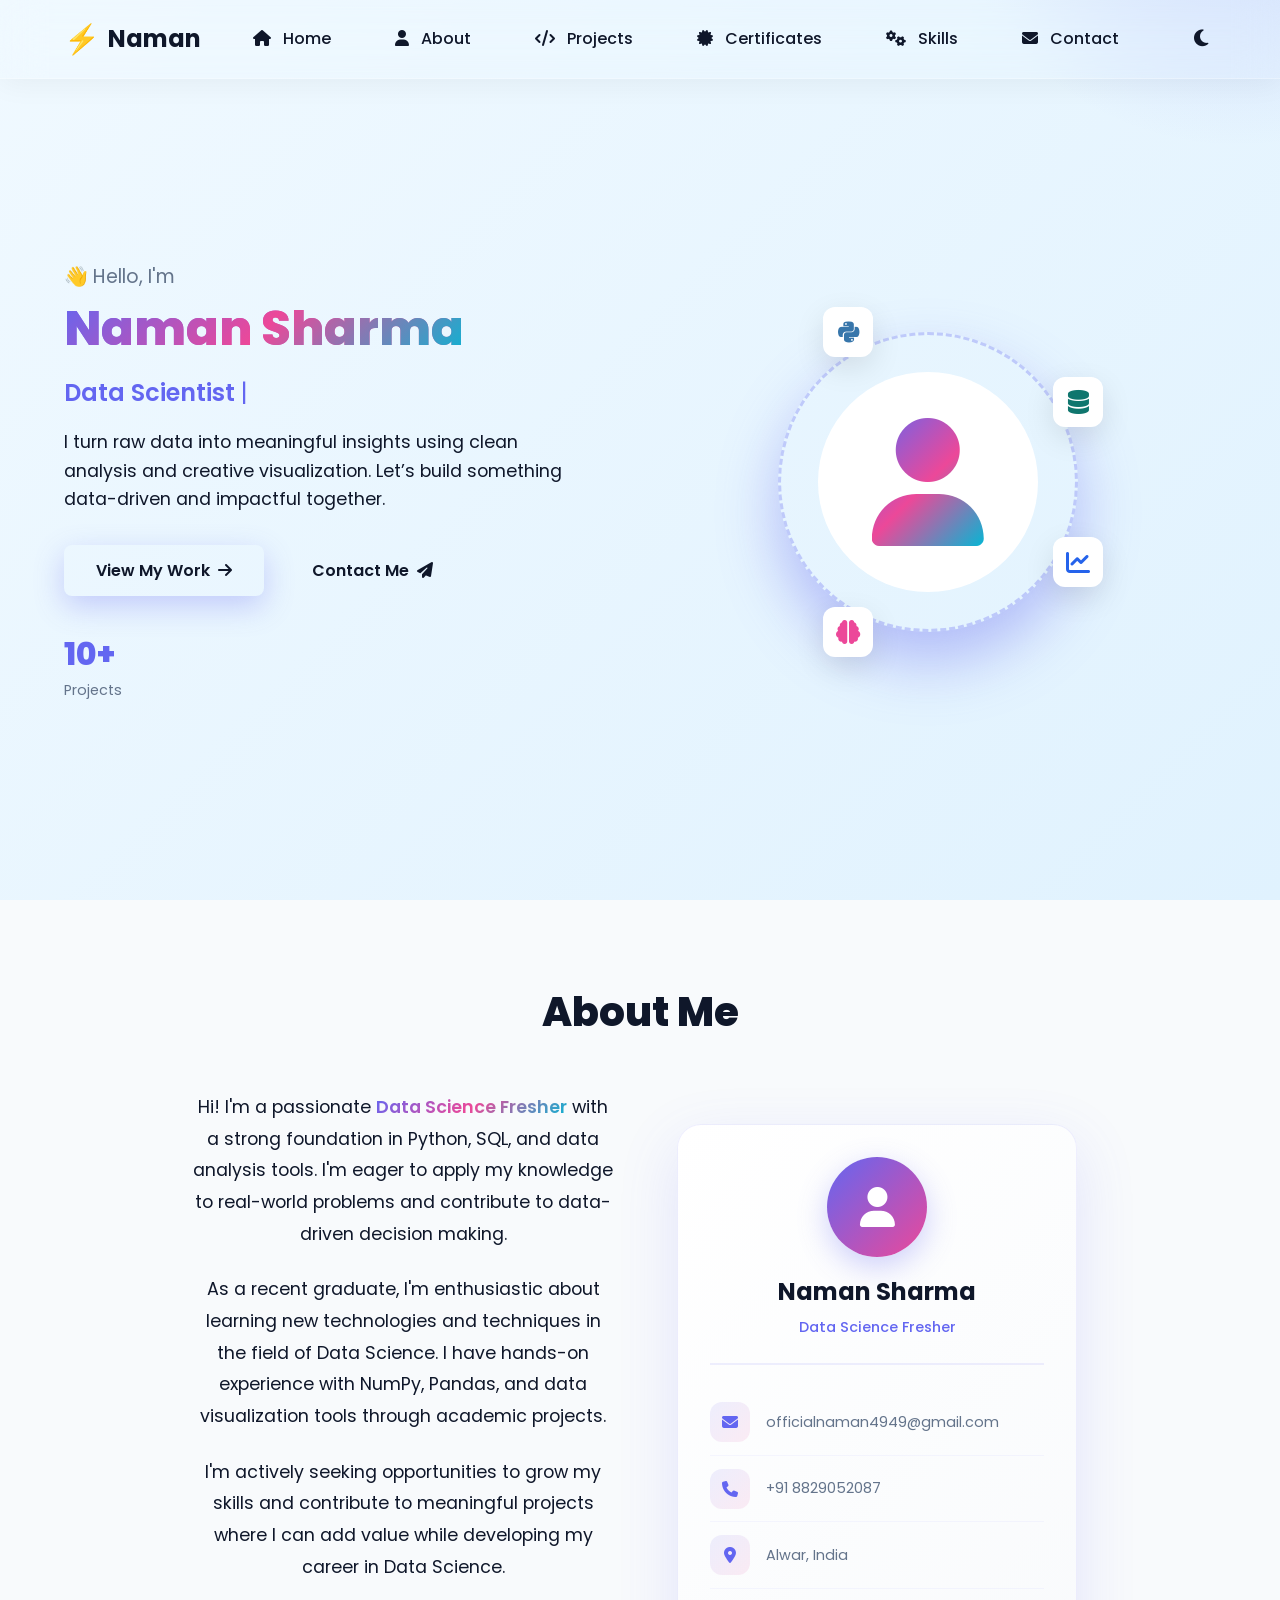
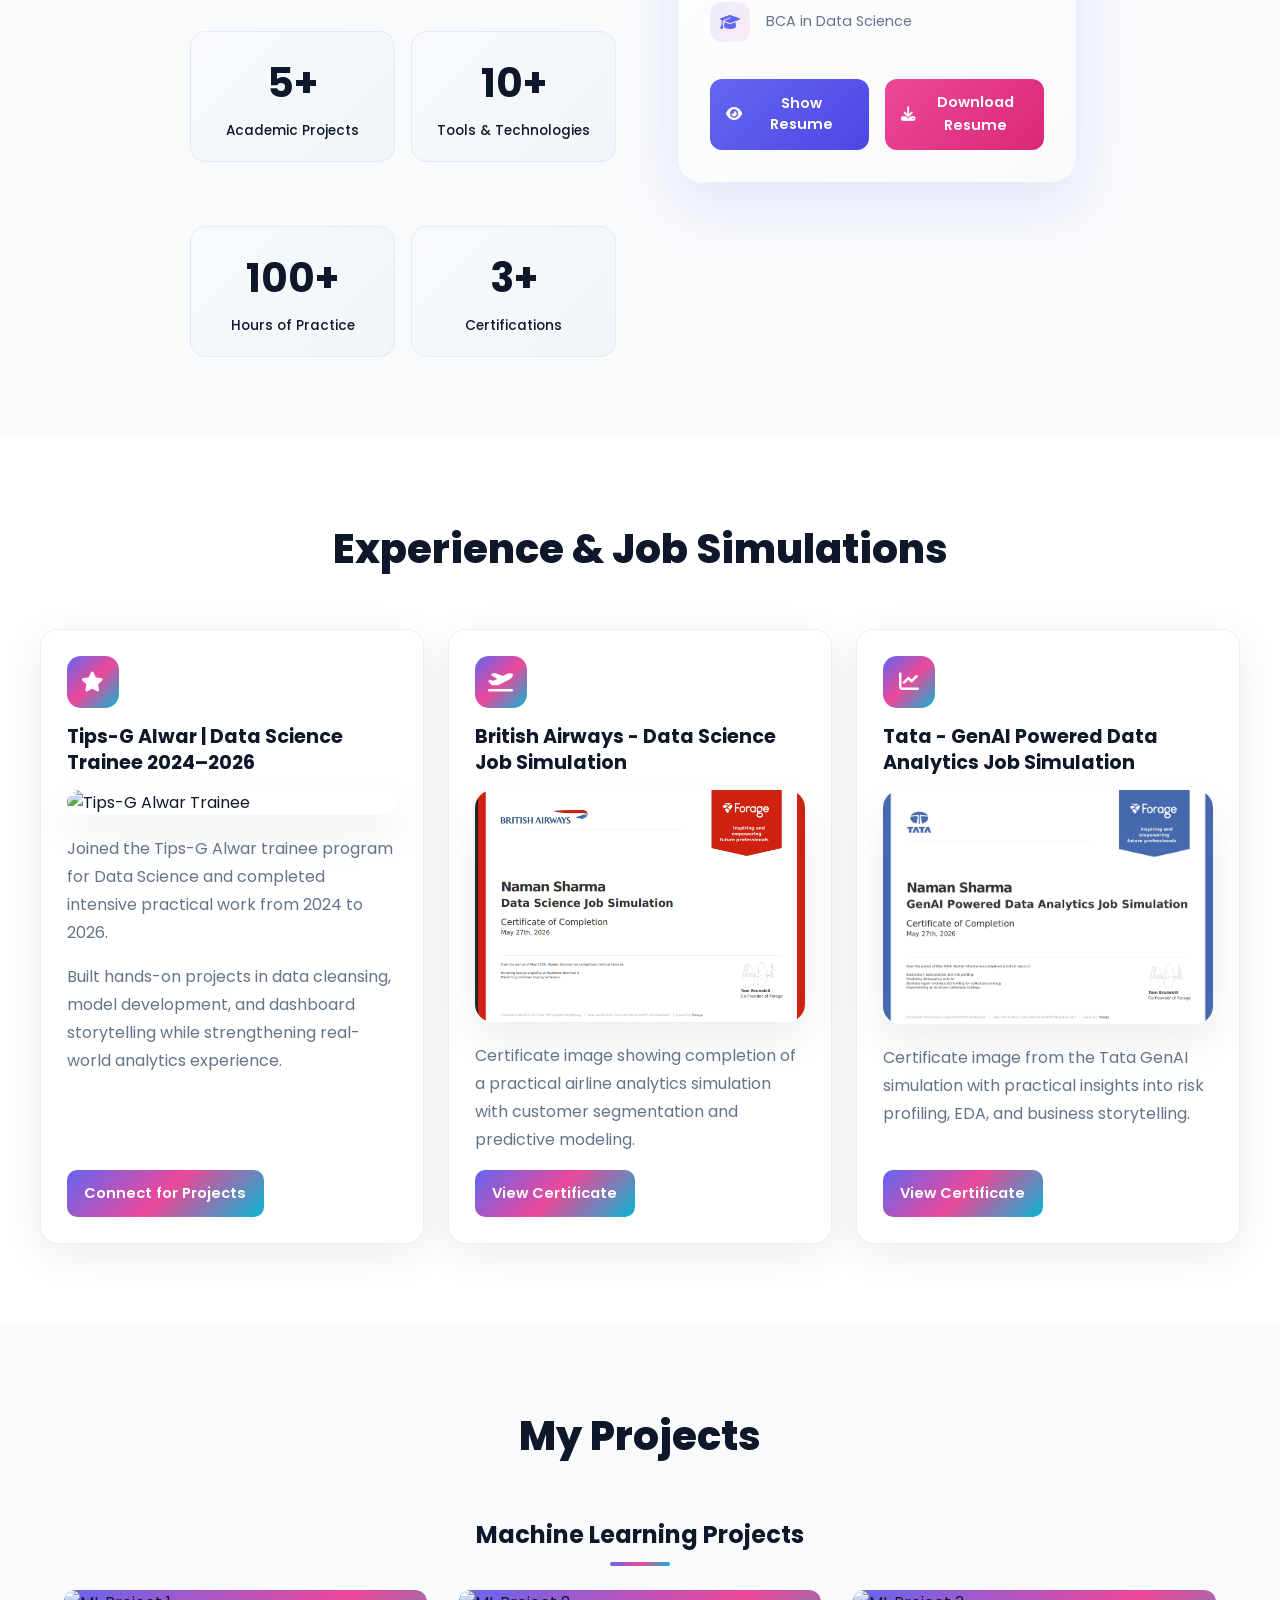
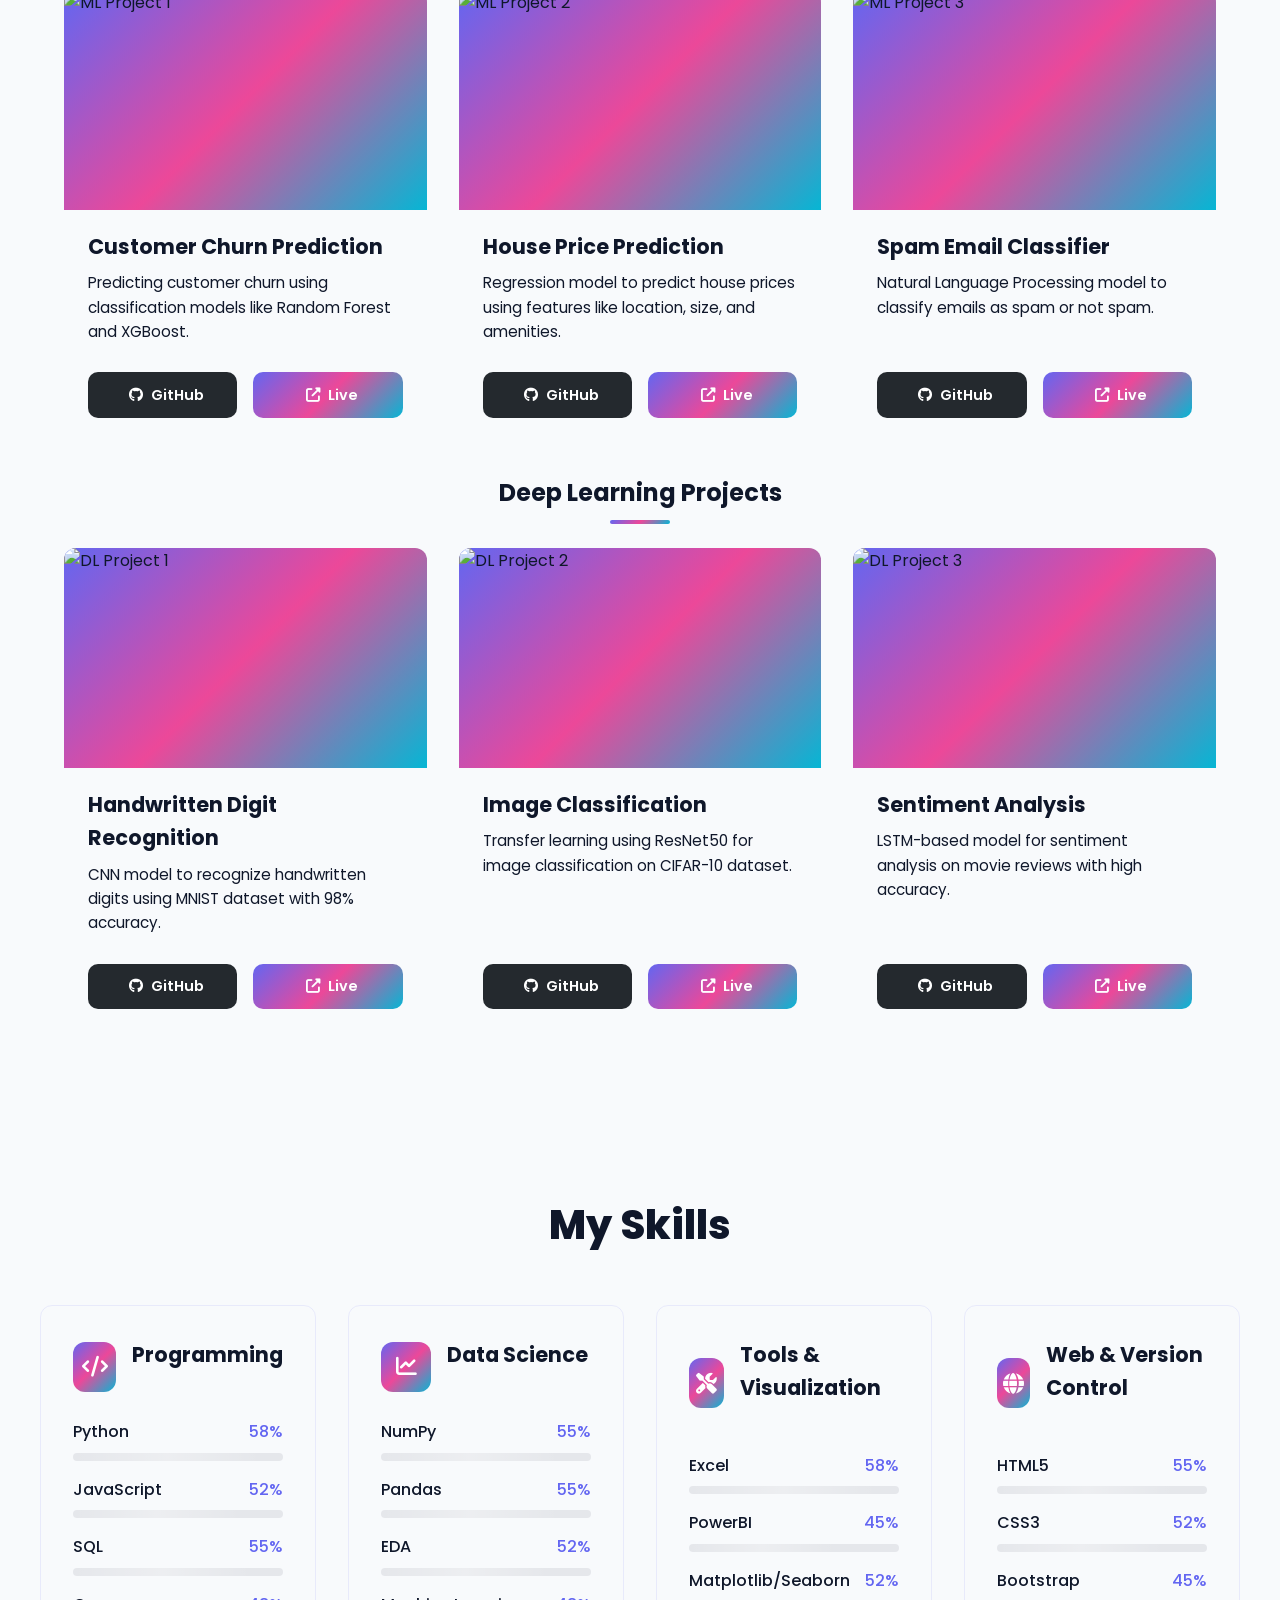
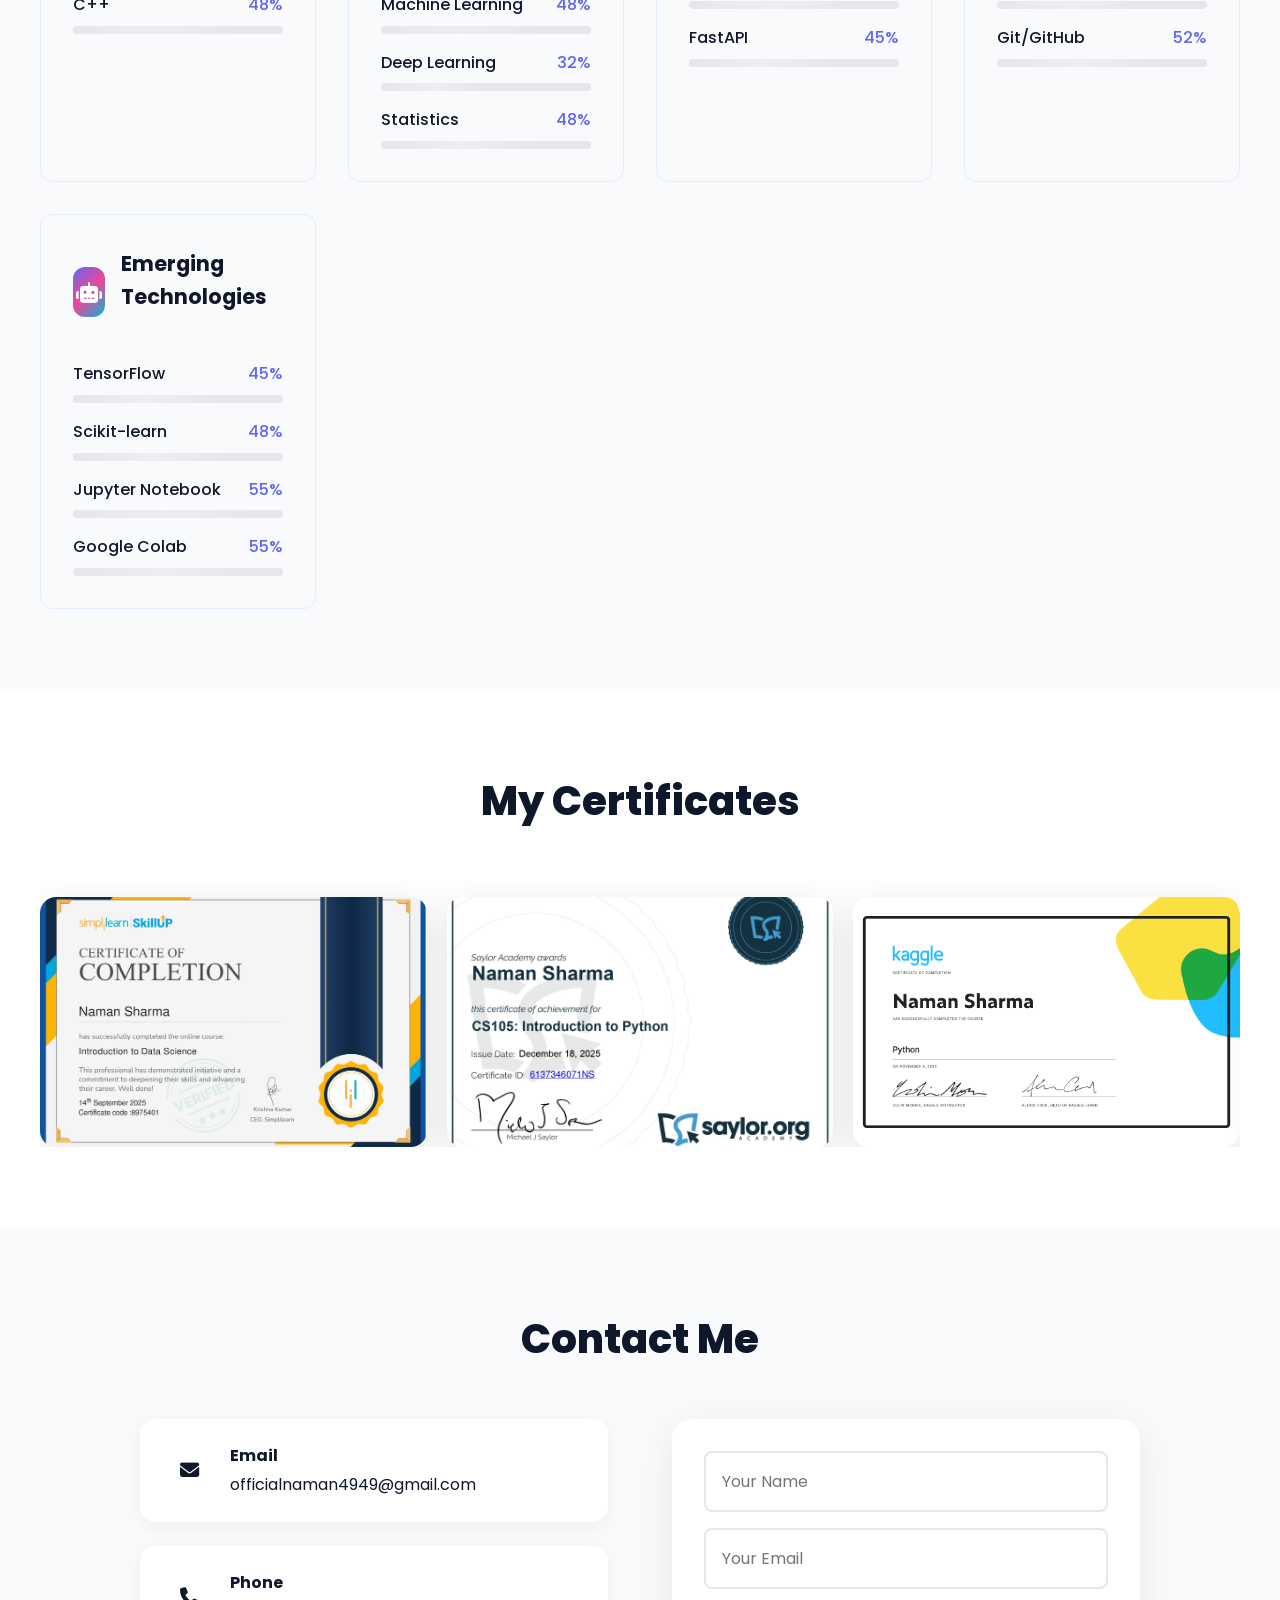
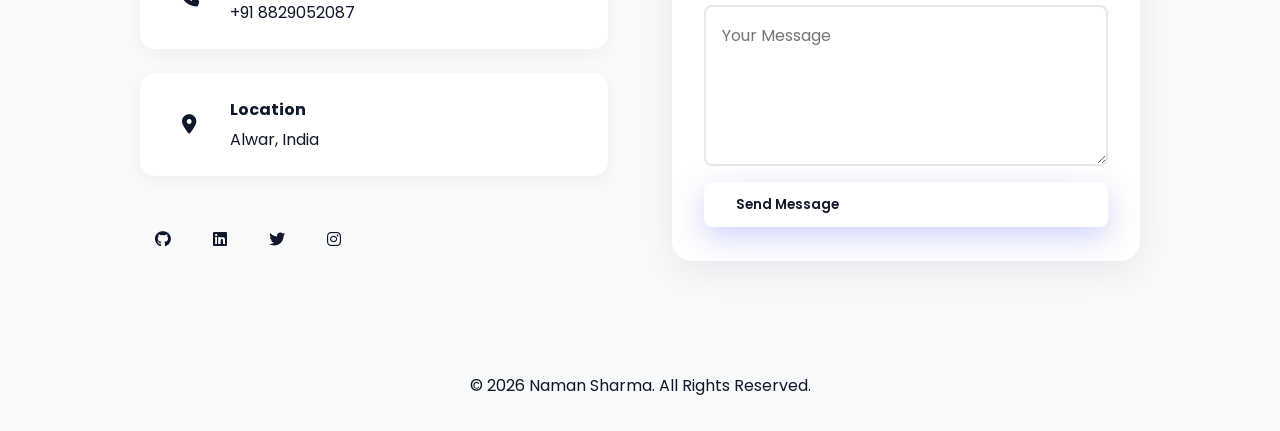
==== commit decf50b2: "hello" ====
--- a/index.html
+++ b/index.html
@@ -23,7 +23,7 @@
     <nav class="navbar">
         <div class="logo">
             <span class="logo-icon">⚡</span>
-            <span class="logo-text">Portfolio</span>
+            <span class="logo-text">Naman </span>
         </div>
         <ul class="nav-links">
             <li><a href="#home"><i class="fas fa-home"></i> Home</a></li>
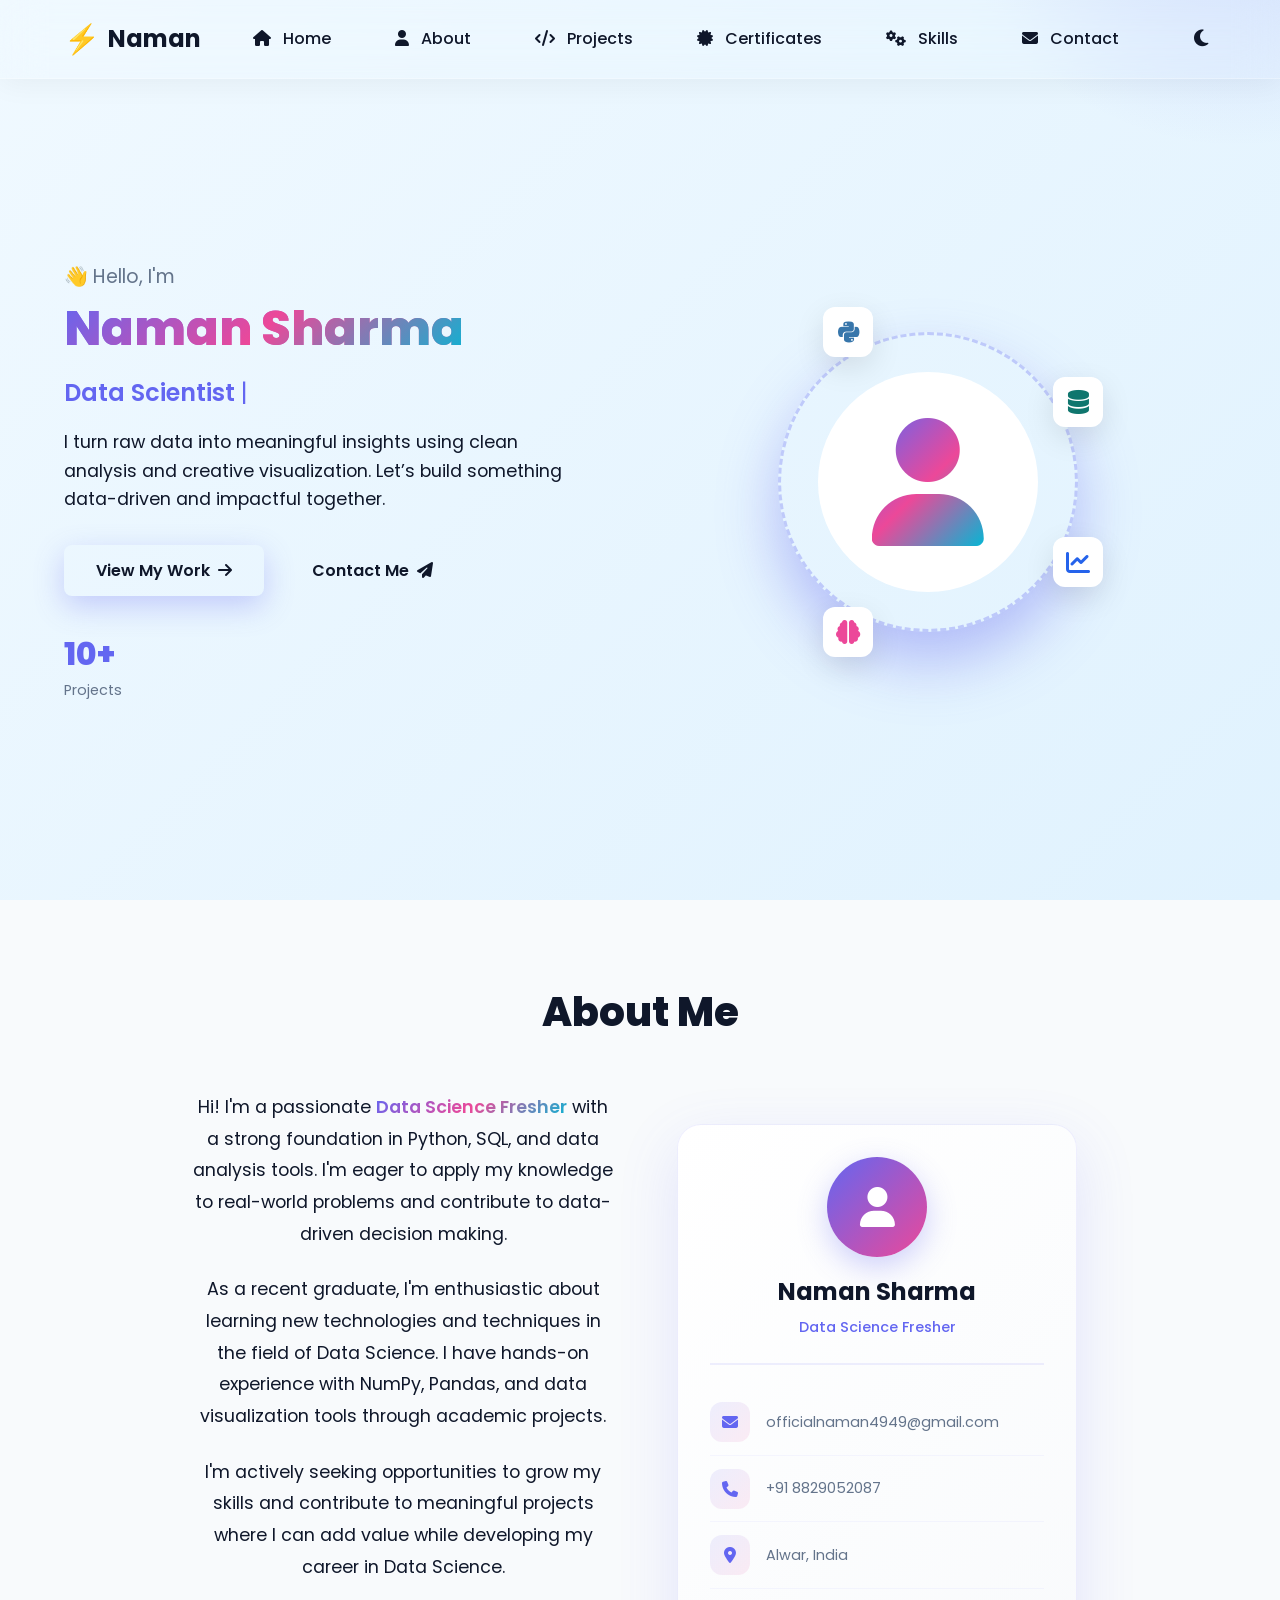
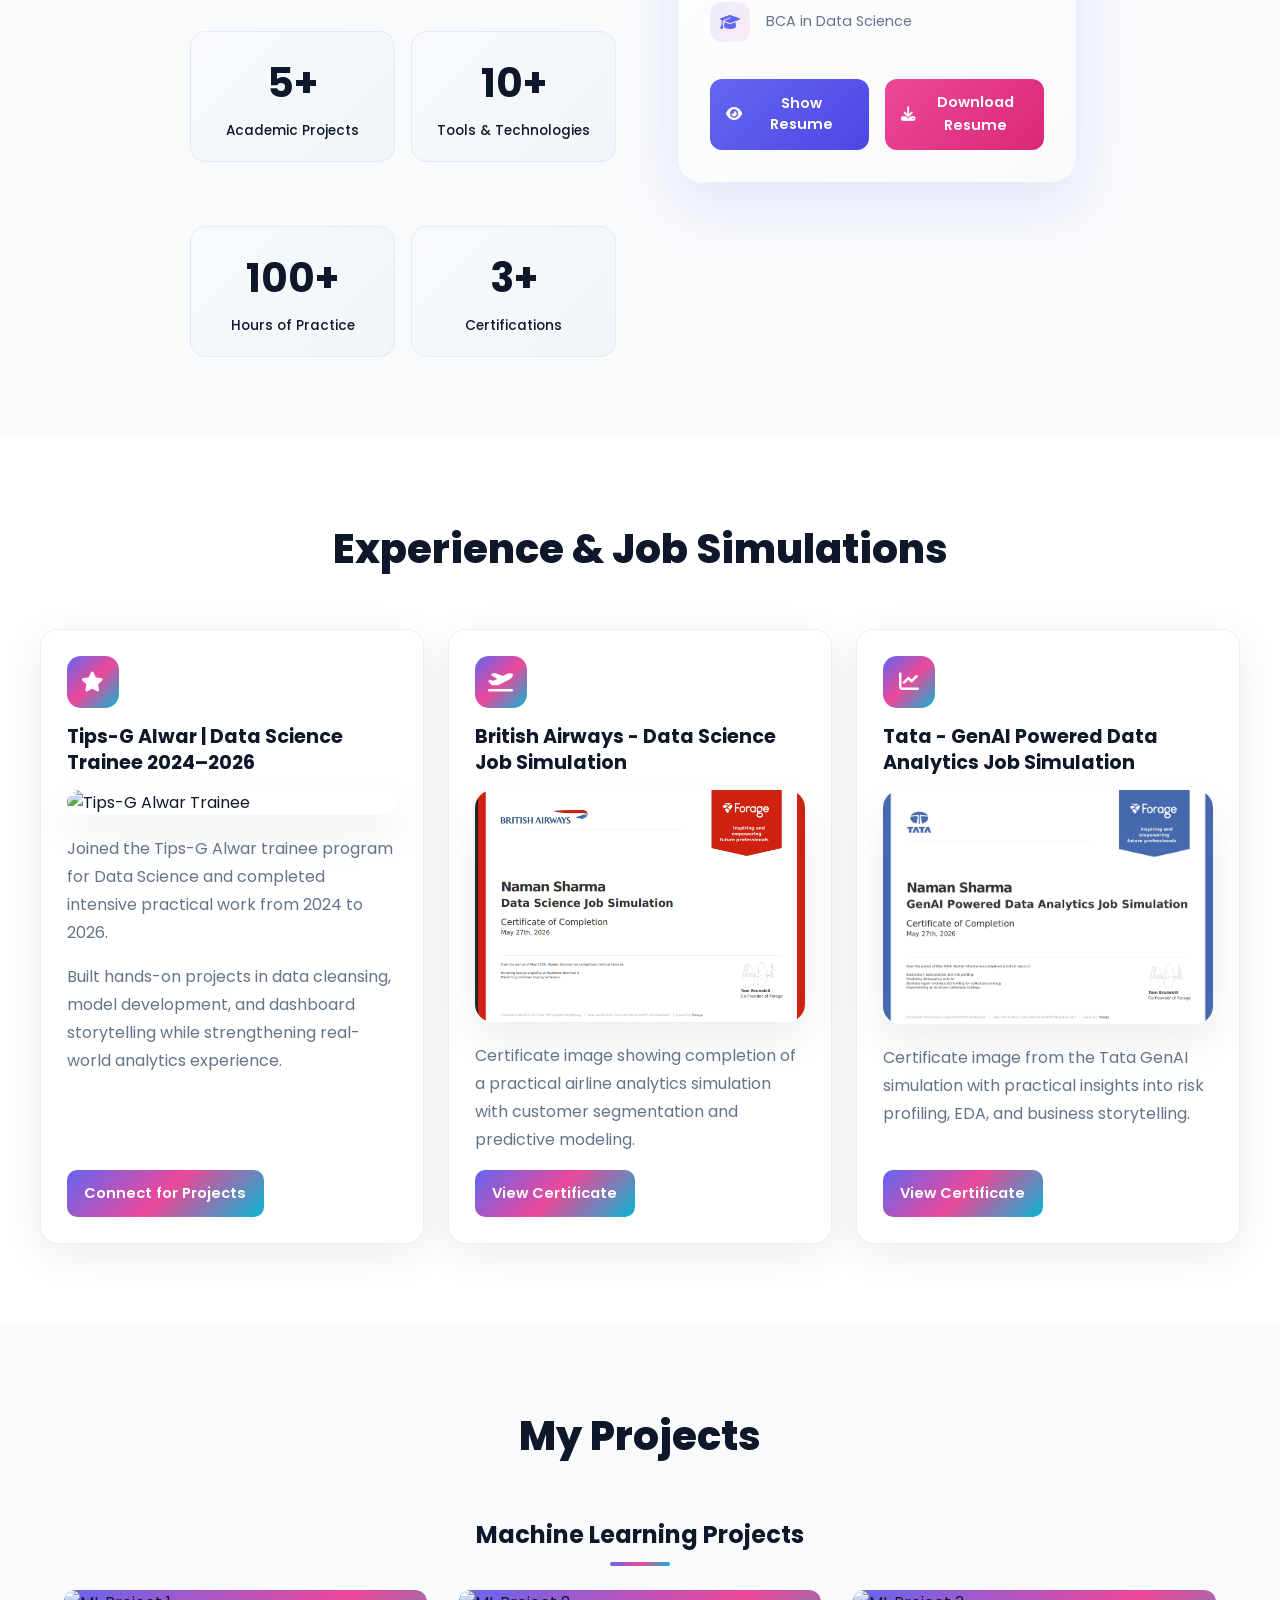
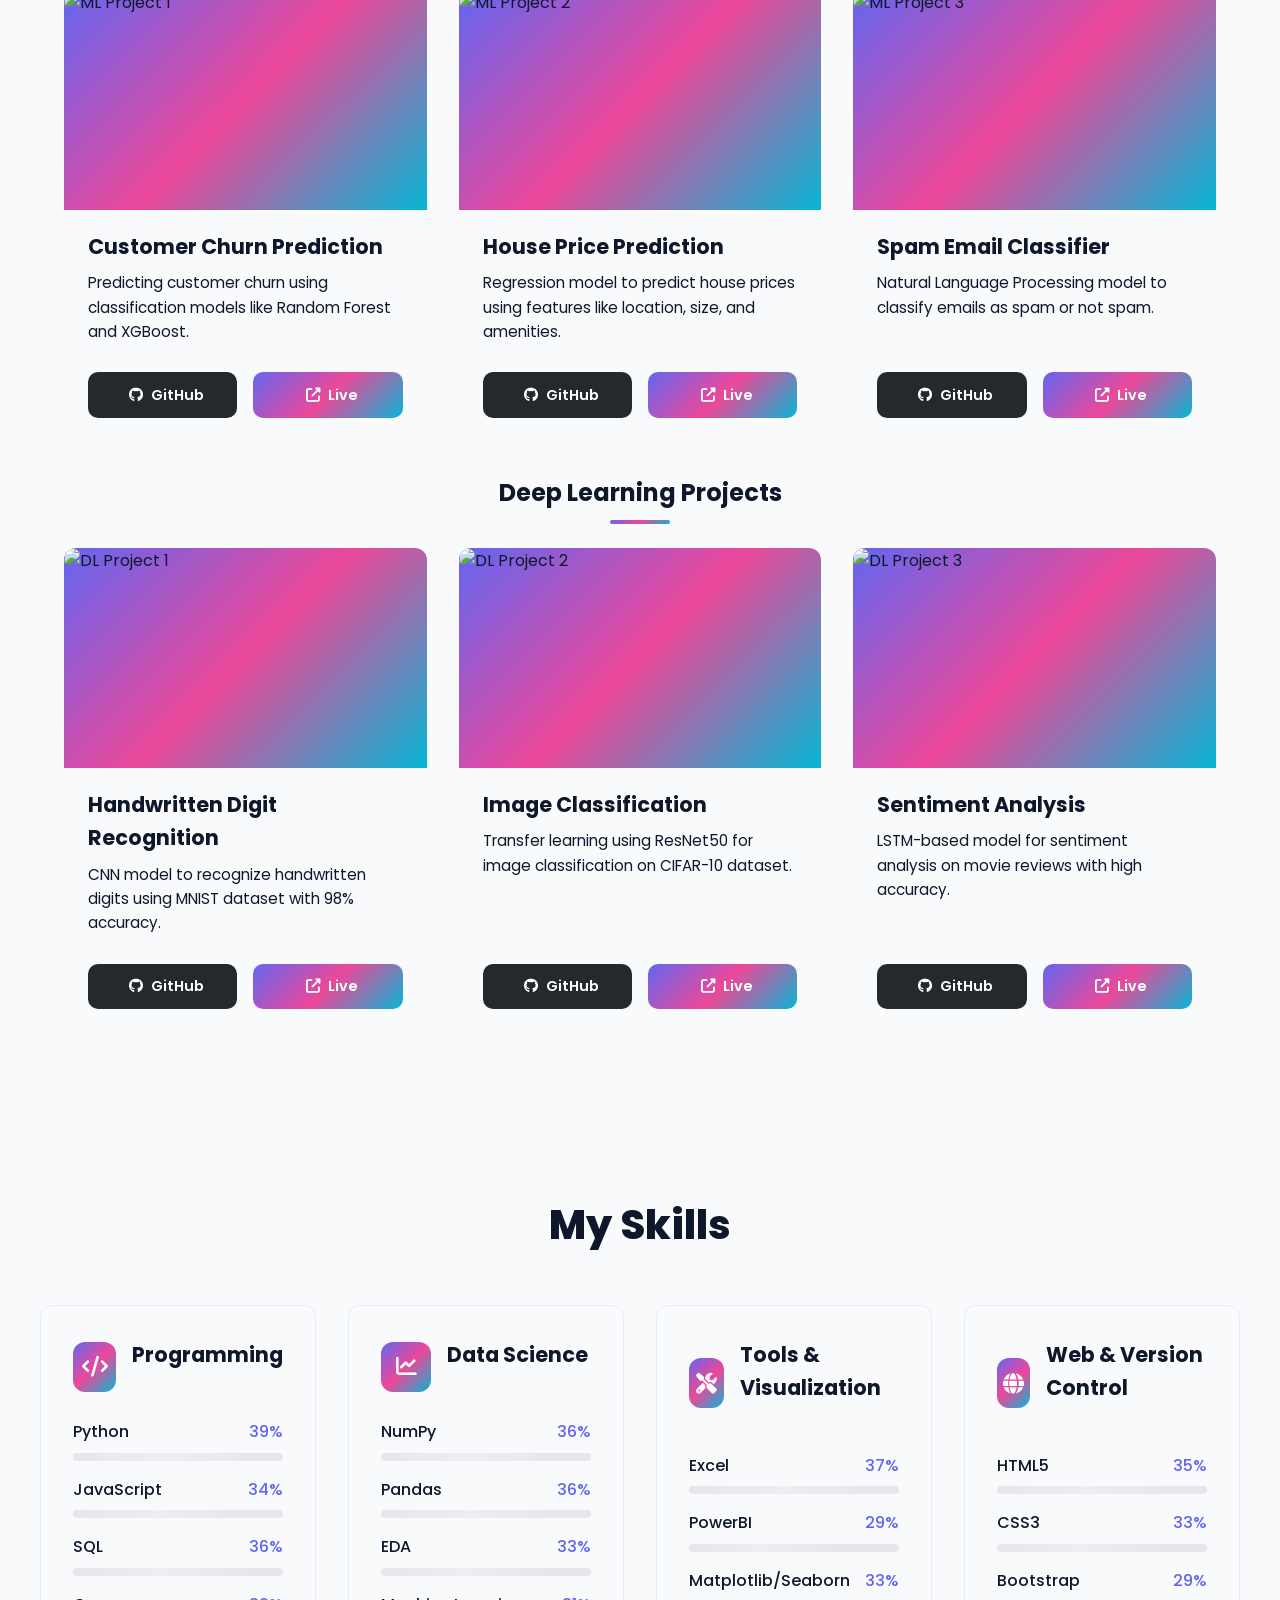
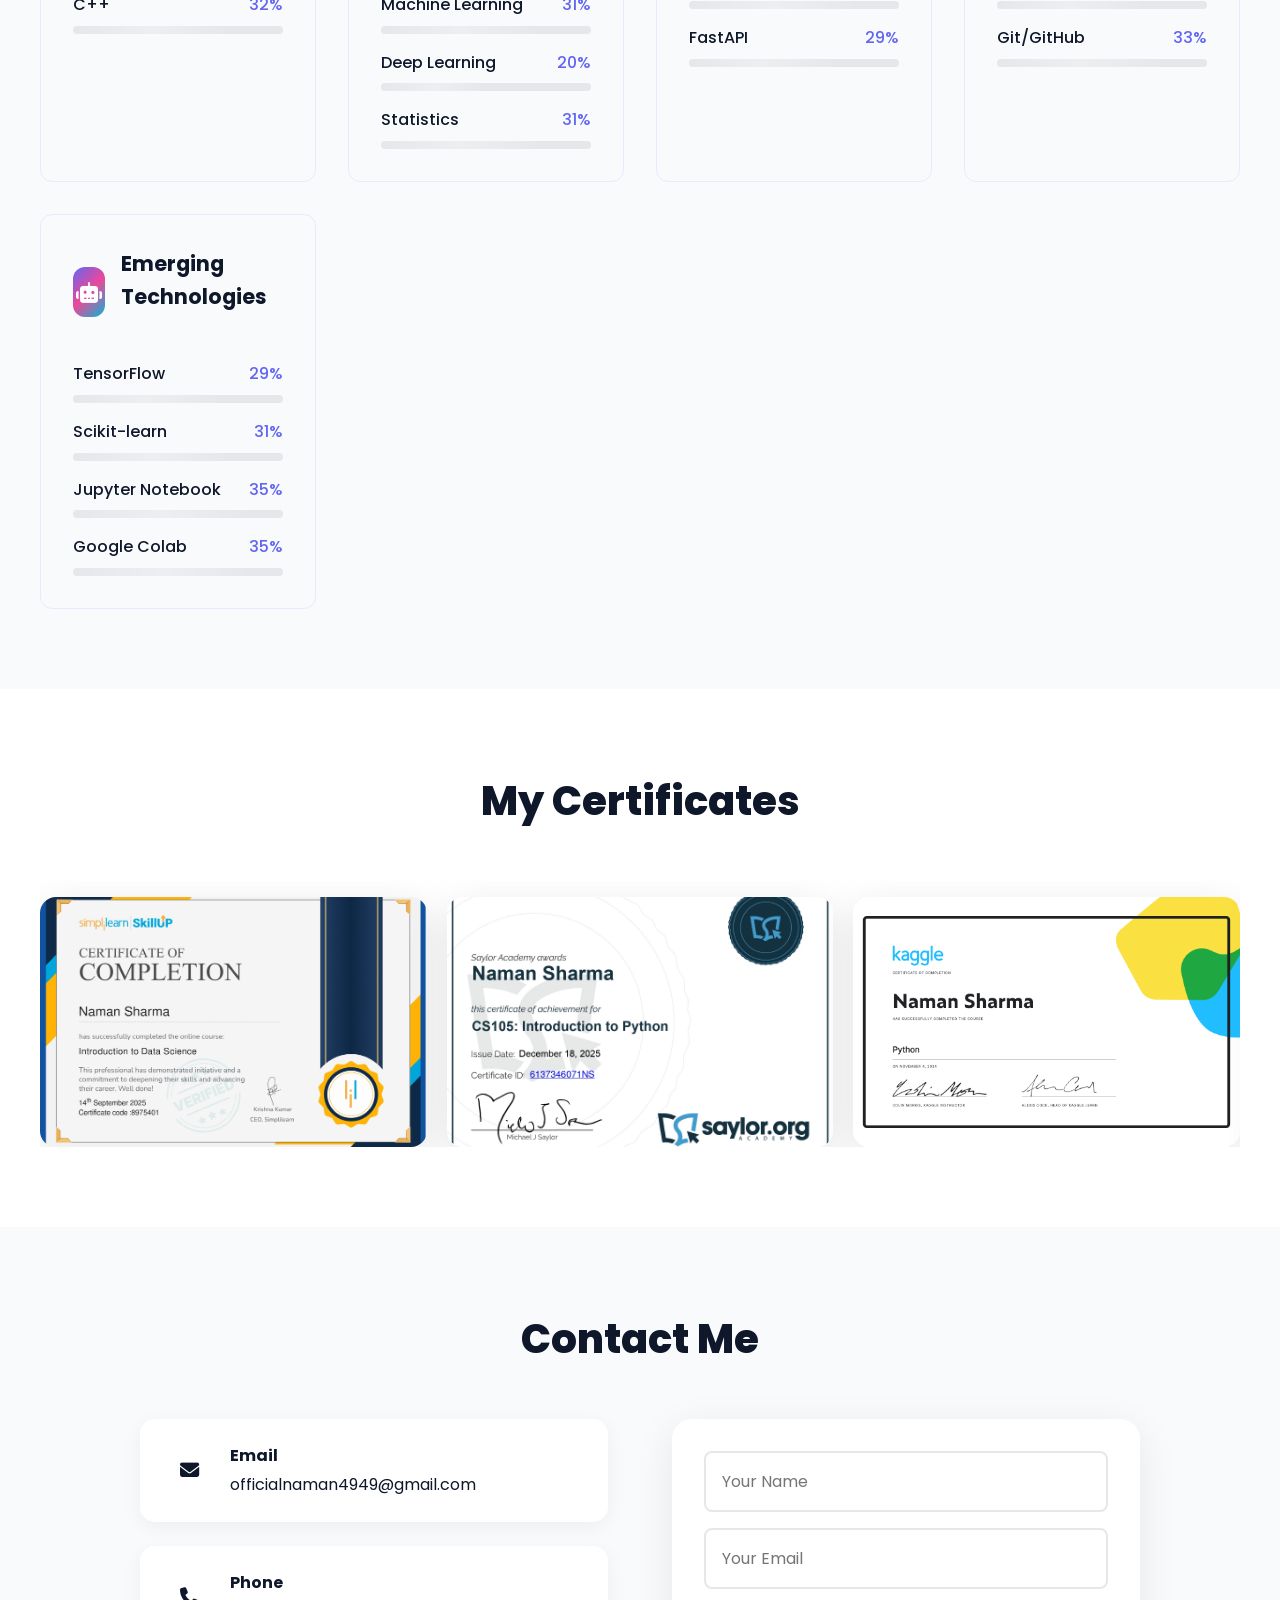
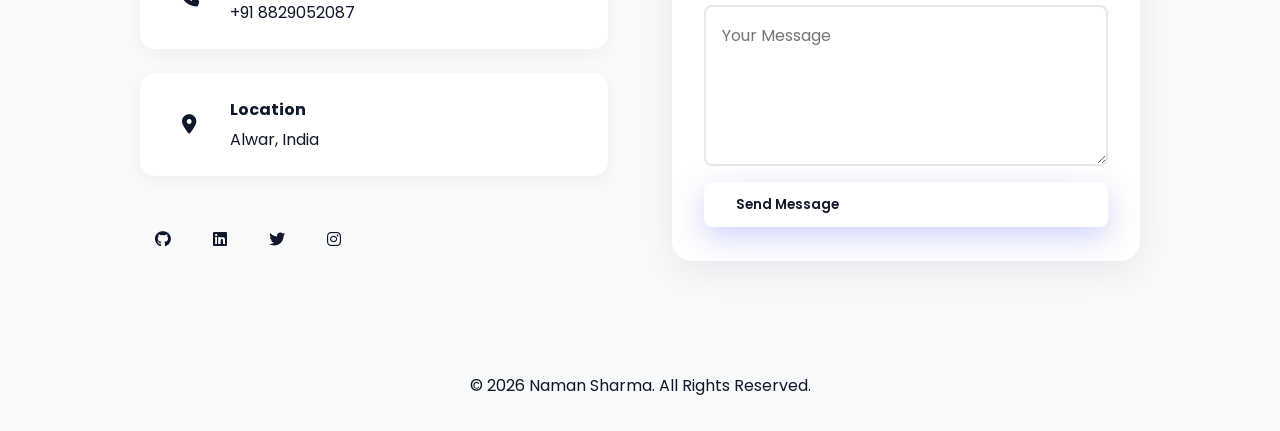
==== commit 27aecc7d: "hyy" ====
--- a/index.html
+++ b/index.html
@@ -233,7 +233,7 @@
                     <p>Built a machine learning workflow to identify customers who may leave a service. The project includes data cleaning, feature analysis, model training, accuracy comparison, and churn insights that can help businesses improve customer retention.</p>
                 </div>
                 <div class="project-links">
-                    <a href="#" class="project-link github"><i class="fab fa-github"></i> GitHub</a>
+                    <a href="https://github.com/Naman-tipsg/customer-churn-webapp" class="project-link github"><i class="fab fa-github"></i> GitHub</a>
                     <a href="#" class="project-link live"><i class="fas fa-external-link-alt"></i> Live</a>
                 </div>
             </div>
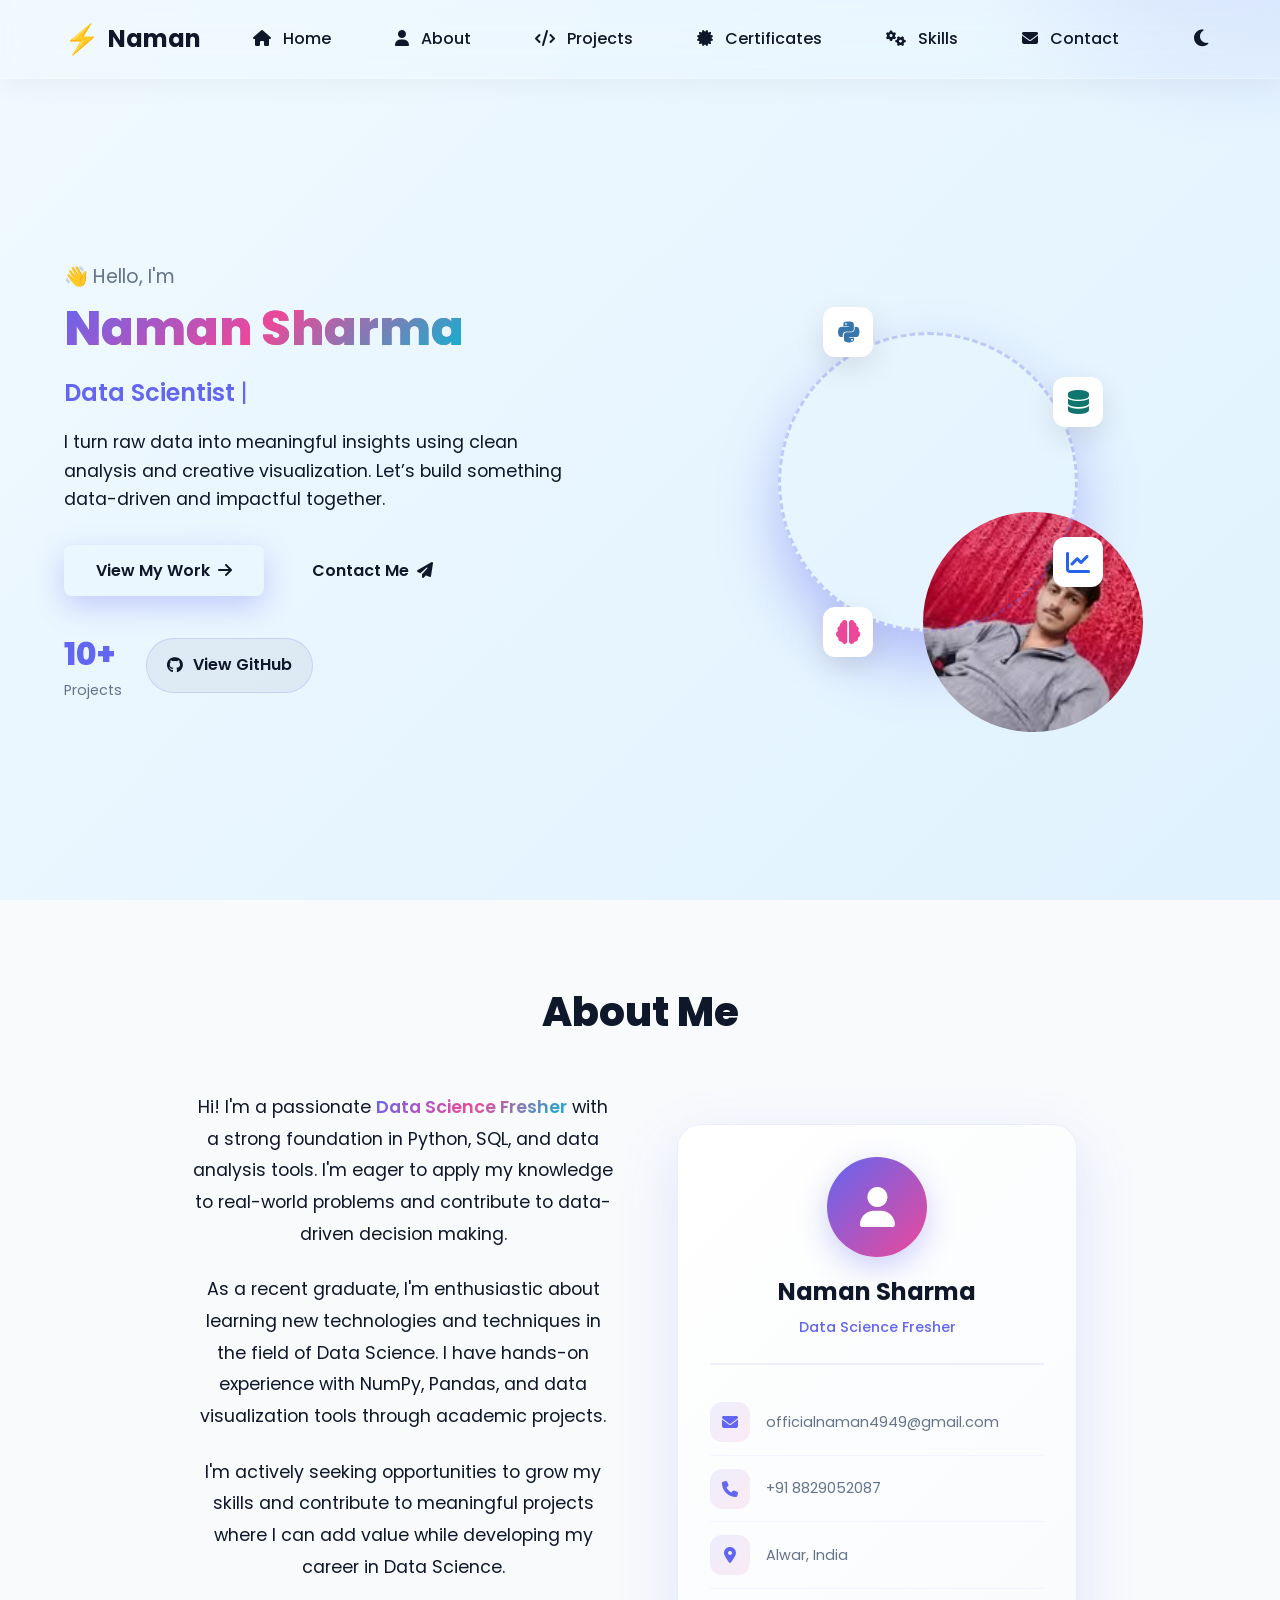
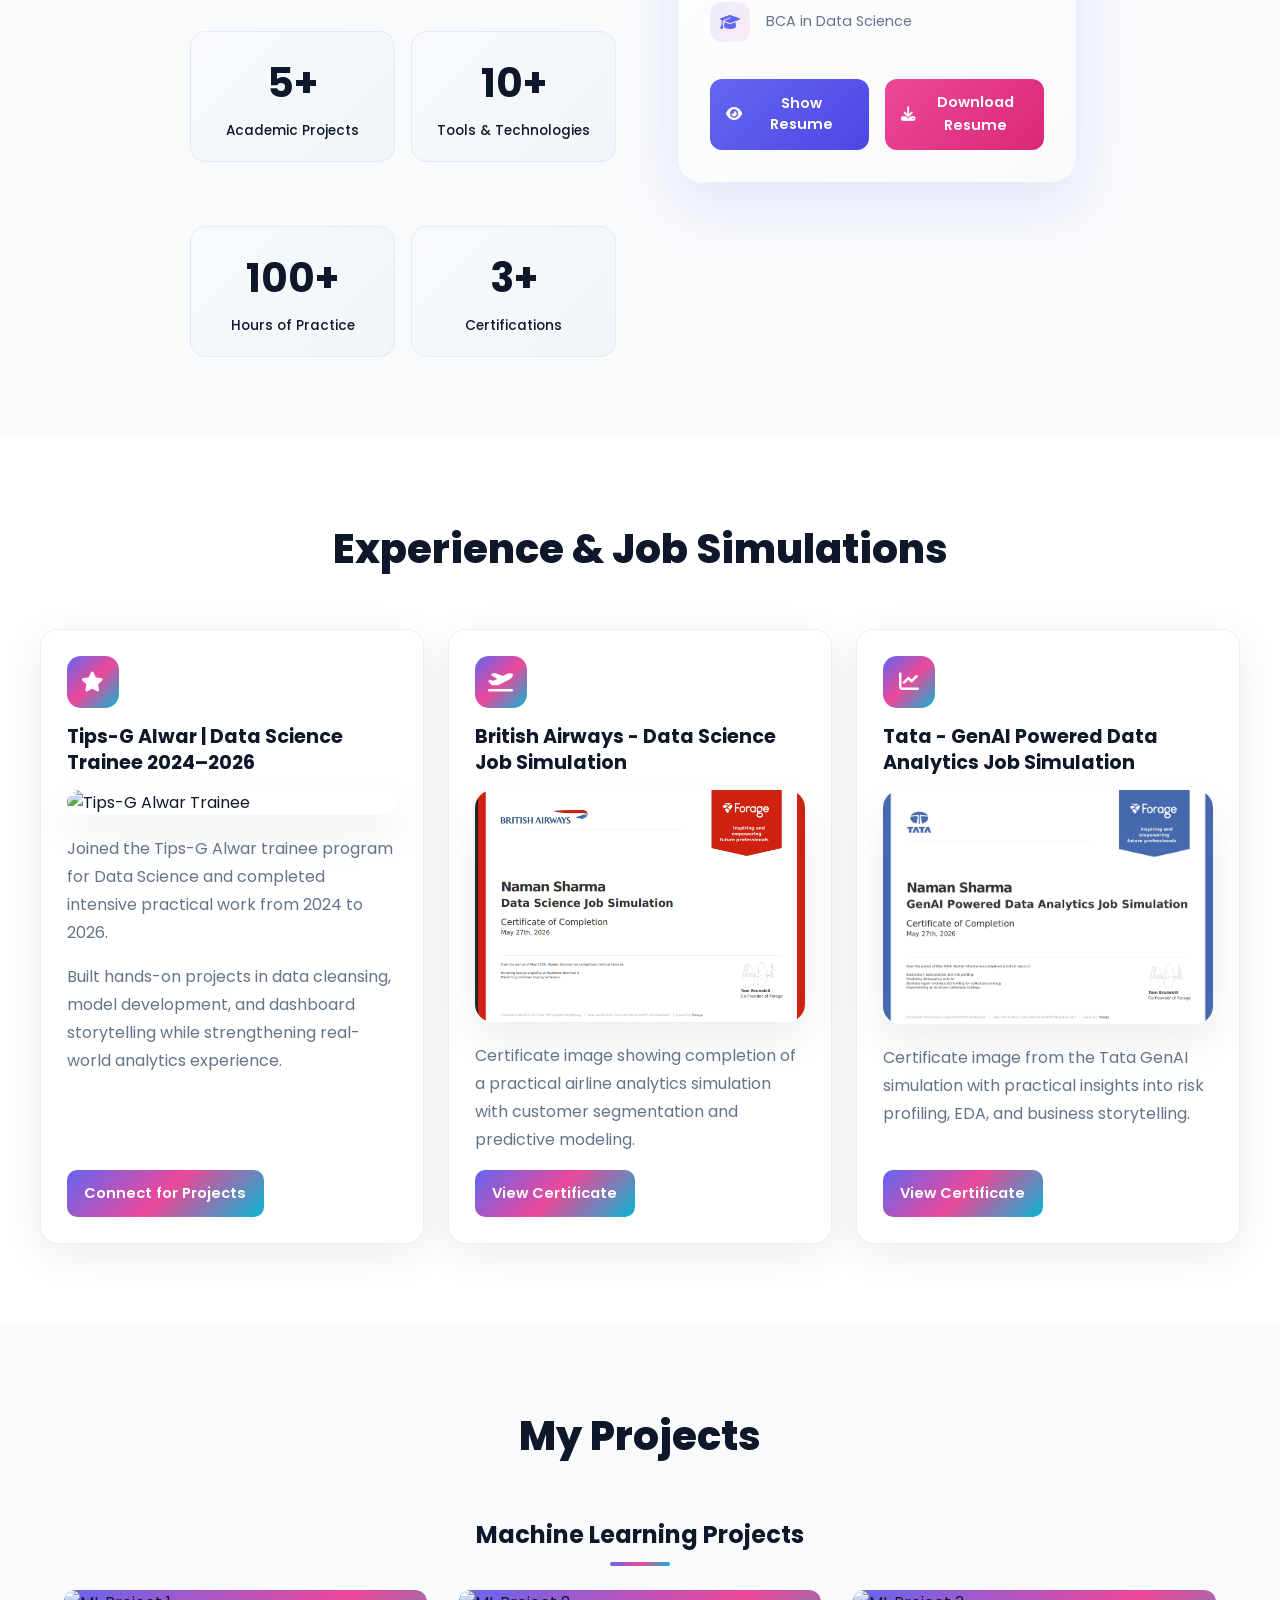
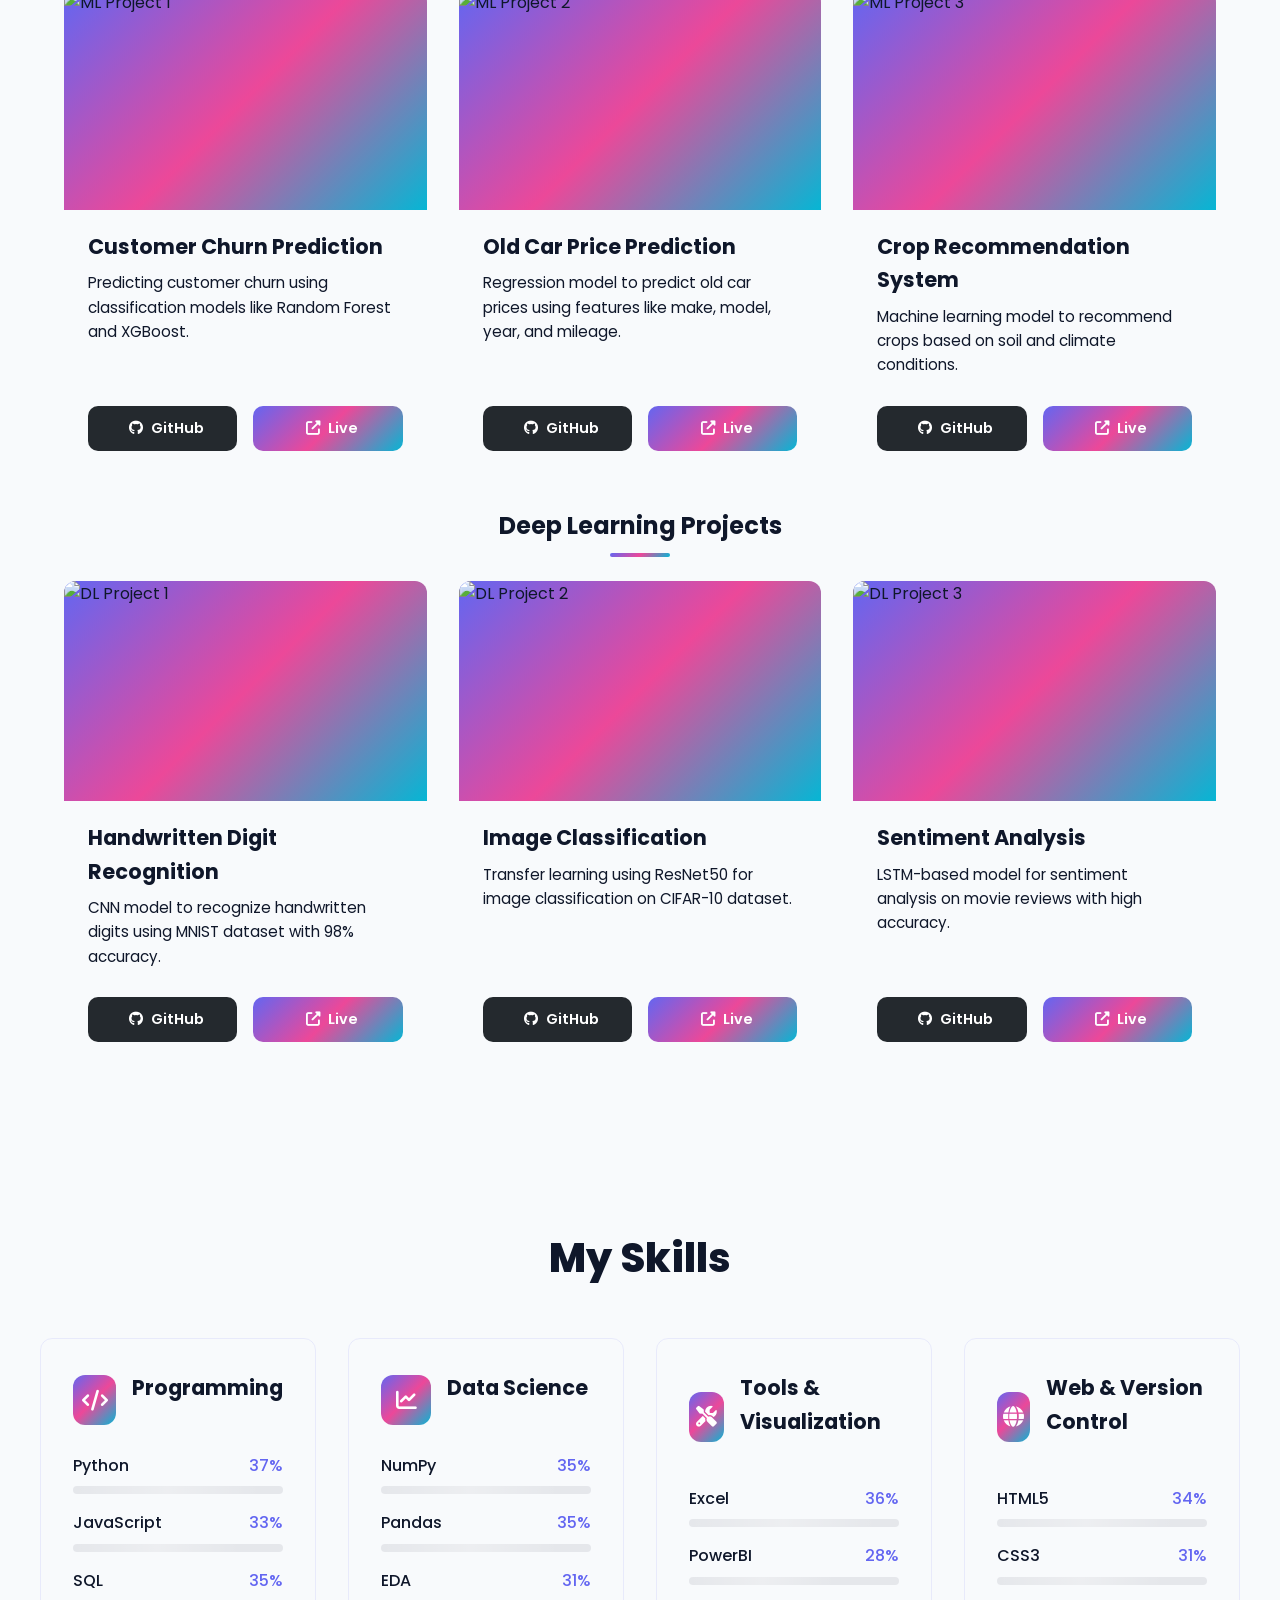
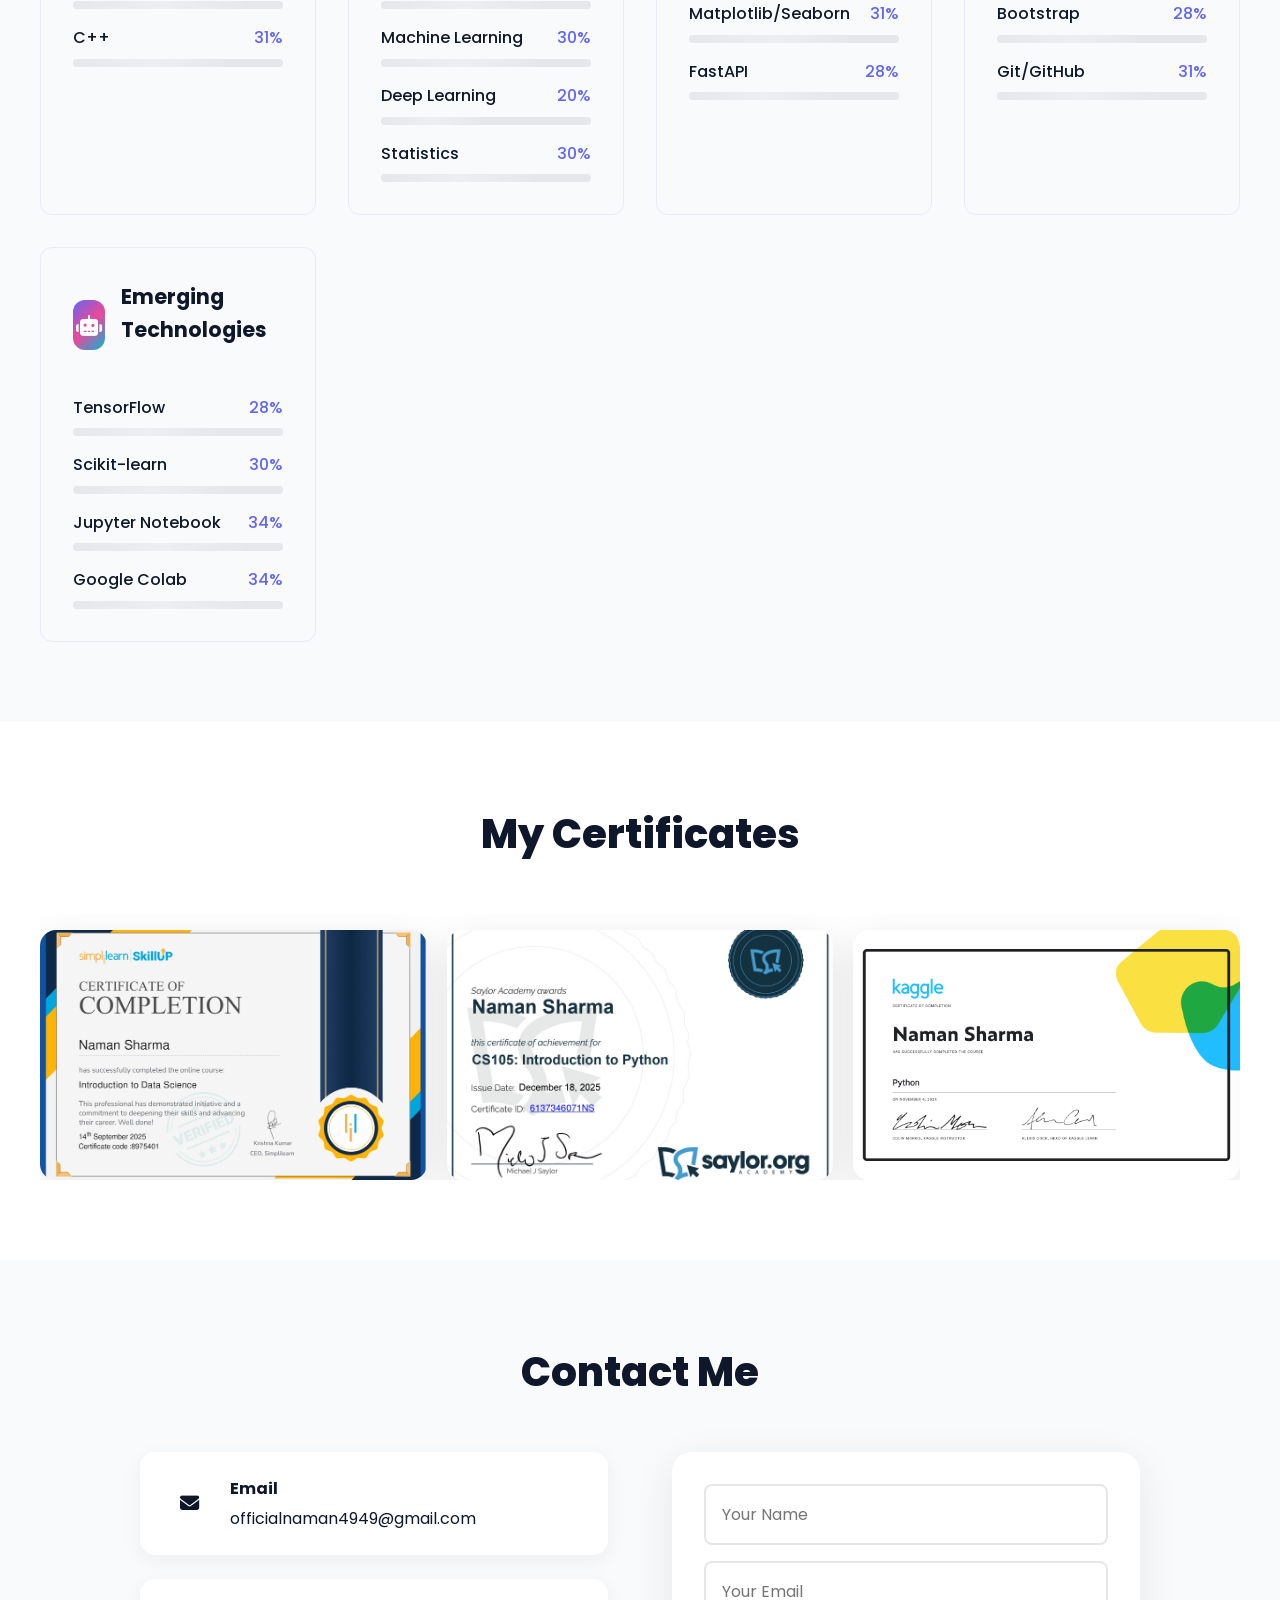
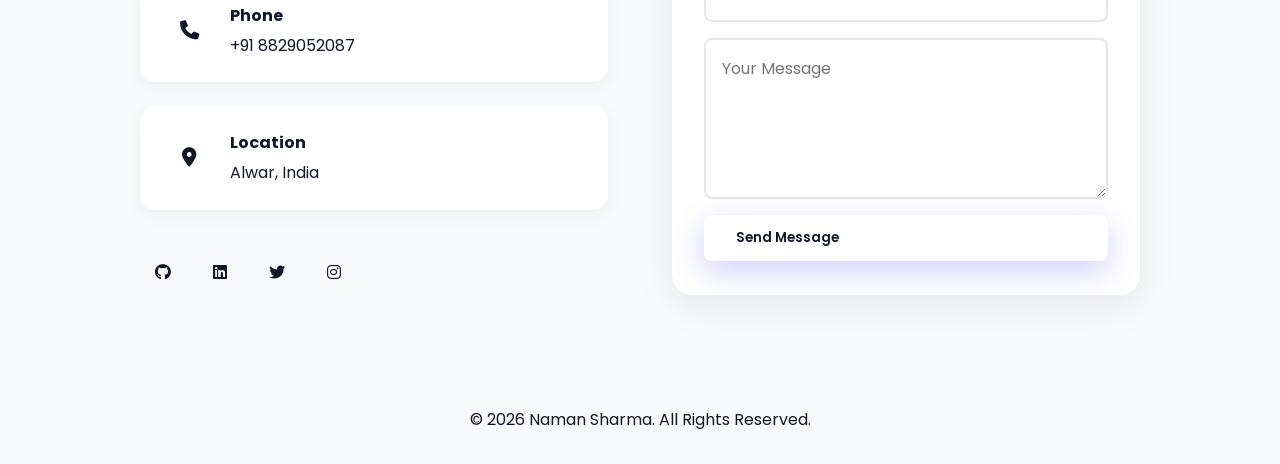
==== commit c733a313: "Update portfolio design" ====
--- a/index.html
+++ b/index.html
@@ -68,20 +68,21 @@
                 </a>
             </div>
             <div class="hero-stats">
-               
                 <div class="stat-item">
                     <span class="stat-number">10+</span>
                     <span class="stat-label">Projects</span>
                 </div>
-              
+                <a href="https://github.com/Naman-tipsg" target="_blank" rel="noopener noreferrer" class="github-btn">
+                    <i class="fab fa-github"></i>
+                    <span>View GitHub</span>
+                </a>
             </div>
         </div>
         <div class="hero-image">
             <div class="profile-wrapper">
-                <div class="profile-circle">
-                    <div class="profile-inner">
-                        <i class="fas fa-user"></i>
-                    </div>
+                <div class="profile-circle"></div>
+                <div class="profile-inner">
+                    <img src="profile.jpg" alt="Naman Sharma" class="profile-photo">
                 </div>
                 <div class="profile-ring"></div>
                 <div class="floating-icons">
@@ -239,31 +240,31 @@
             </div>
             <div class="project-card"> 
                 <div class="project-image">
-                    <img src="https://images.unsplash.com/photo-1551288049-bebda4e38f71?w=400&h=250&fit=crop" alt="ML Project 2">
-                </div>
-                <h3>House Price Prediction</h3>
-                <p>Regression model to predict house prices using features like location, size, and amenities.</p>
+                    <img src="https://towardsdatascience.com/wp-content/uploads/2020/08/1ZOcUPrSXLYucFxppoI-dYg.png" alt="ML Project 2">
+                </div>
+                <h3>Old Car Price Prediction</h3>
+                <p>Regression model to predict old car prices using features like make, model, year, and mileage.</p>
                 <div class="project-hover-description">
                     <h4>Project Description</h4>
-                    <p>Designed a regression-based prediction model that estimates house prices from property features. The project focuses on exploratory data analysis, handling missing values, feature selection, and evaluating model performance with error metrics.</p>
+                    <p>Developed a regression model to estimate the price of used cars based on their features. The project includes data preprocessing, feature engineering, model training, and performance evaluation.</p>
                 </div>
                 <div class="project-links">
-                    <a href="https://github.com/Naman-tipsg/house-price-prediction01" class="project-link github" target="_blank" rel="noopener noreferrer"><i class="fab fa-github"></i> GitHub</a>
+                    <a href="https://github.com/Naman-tipsg/old-car-price-prediction" class="project-link github" target="_blank" rel="noopener noreferrer"><i class="fab fa-github"></i> GitHub</a>
                     <a href="#" class="project-link live"><i class="fas fa-external-link-alt"></i> Live</a>
                 </div>
             </div>
             <div class="project-card">
                 <div class="project-image">
-                    <img src="https://images.unsplash.com/photo-1460925895917-afdab827c52f?w=400&h=250&fit=crop" alt="ML Project 3">
-                </div>
-                <h3>Spam Email Classifier</h3>
-                <p>Natural Language Processing model to classify emails as spam or not spam.</p>
+                    <img src="https://miro.medium.com/1*Uc1E8owcNl0nuO88XjWRAg.jpeg" alt="ML Project 3">
+                </div>
+                <h3>Crop Recommendation System</h3>
+                <p>Machine learning model to recommend crops based on soil and climate conditions.</p>
                 <div class="project-hover-description">
                     <h4>Project Description</h4>
-                    <p>Created an NLP classifier that processes email text and detects spam messages. It uses text preprocessing, vectorization, and classification algorithms to separate genuine emails from spam with practical evaluation metrics.</p>
+                    <p>Developed a crop recommendation system that suggests suitable crops for a given set of soil and climate conditions. The project involves data collection, preprocessing, model training, and evaluation to ensure accurate recommendations.</p>
                 </div>
                 <div class="project-links">
-                    <a href="https://github.com/Naman-tipsg/email-spam-detector" class="project-link github" target="_blank" rel="noopener noreferrer"><i class="fab fa-github"></i> GitHub</a>
+                    <a href="https://github.com/Naman-tipsg/Crop_recommendation" class="project-link github" target="_blank" rel="noopener noreferrer"><i class="fab fa-github"></i> GitHub</a>
                     <a href="#" class="project-link live"><i class="fas fa-external-link-alt"></i> Live</a>
                 </div>
             </div>
@@ -288,7 +289,7 @@
                 </div>
             </div>
             <div class="project-card">
-                <div class="project-image">
+                <div class="project-image">    
                     <img src="https://images.unsplash.com/photo-1555255707-c2daf9972a9d?w=400&h=250&fit=crop" alt="DL Project 2">
                 </div>
                 <h3>Image Classification</h3>
--- a/style.css
+++ b/style.css
@@ -534,12 +534,37 @@
 
 .hero-stats {
     display: flex;
-    gap: 2rem;
+    align-items: center;
+    gap: 1.5rem;
 }
 
 .stat-item {
     display: flex;
     flex-direction: column;
+}
+
+.github-btn {
+    display: inline-flex;
+    align-items: center;
+    gap: 0.6rem;
+    padding: 0.85rem 1.25rem;
+    border-radius: 999px;
+    background: rgba(15, 23, 42, 0.05);
+    color: var(--dark);
+    font-weight: 600;
+    border: 1px solid rgba(99, 102, 241, 0.18);
+    transition: transform 0.2s ease, background 0.2s ease, box-shadow 0.2s ease;
+}
+
+.github-btn i {
+    font-size: 1rem;
+}
+
+.github-btn:hover {
+    transform: translateY(-2px);
+    background: var(--primary);
+    color: #fff;
+    box-shadow: 0 10px 25px rgba(99, 102, 241, 0.2);
 }
 
 .stat-number {
@@ -573,9 +598,6 @@
     height: 250px;
     background: var(--gradient);
     border-radius: 50%;
-    display: flex;
-    align-items: center;
-    justify-content: center;
     position: absolute;
     top: 50%;
     left: 50%;
@@ -589,16 +611,17 @@
     height: 220px;
     background: white;
     border-radius: 50%;
-    display: flex;
-    align-items: center;
-    justify-content: center;
-}
-
-.profile-inner i {
-    font-size: 5rem;
-    background: var(--gradient);
-    -webkit-background-clip: text;
-    -webkit-text-fill-color: transparent;
+    overflow: hidden;
+    position: absolute;
+    top: 90%;
+    left: 80%;
+    transform: translate(-50%, -50%);
+}
+
+.profile-photo {
+    width: 100%;
+    height: 100%;
+    object-fit: cover;
 }
 
 .profile-ring {
